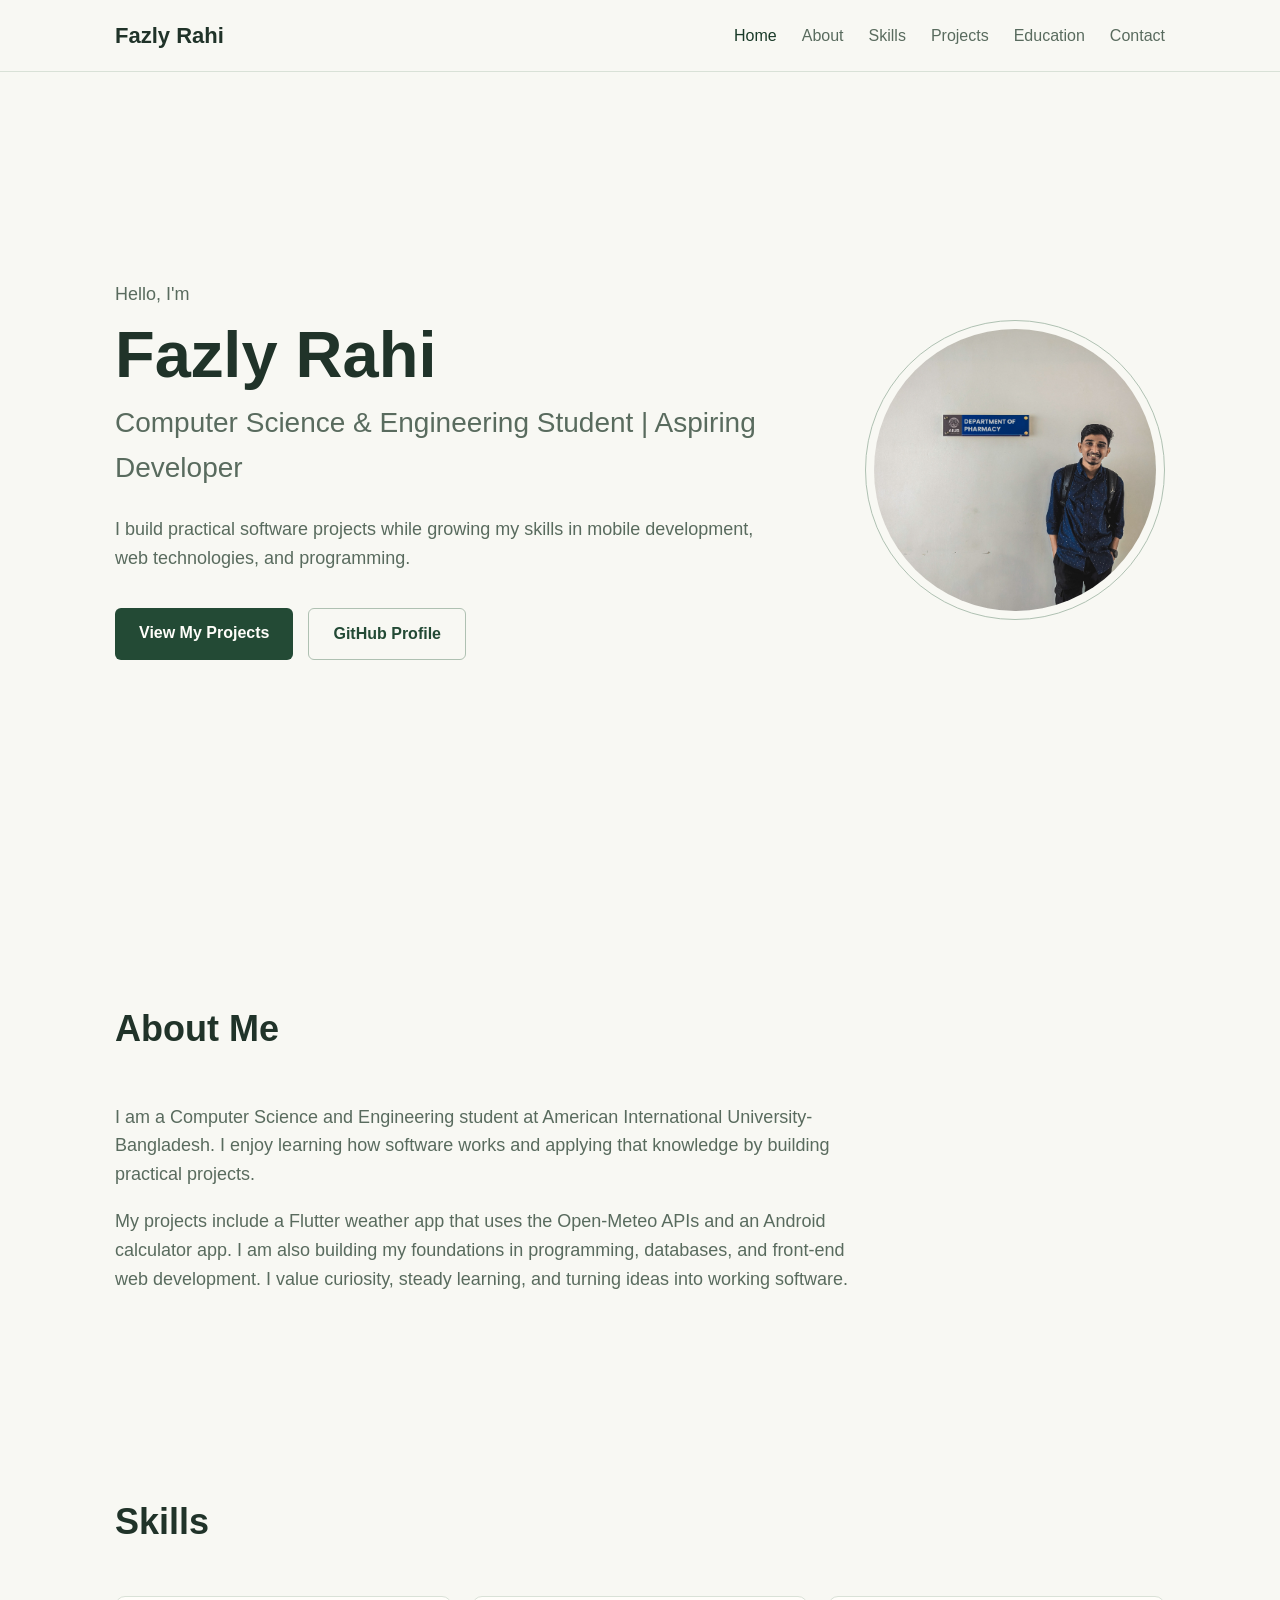
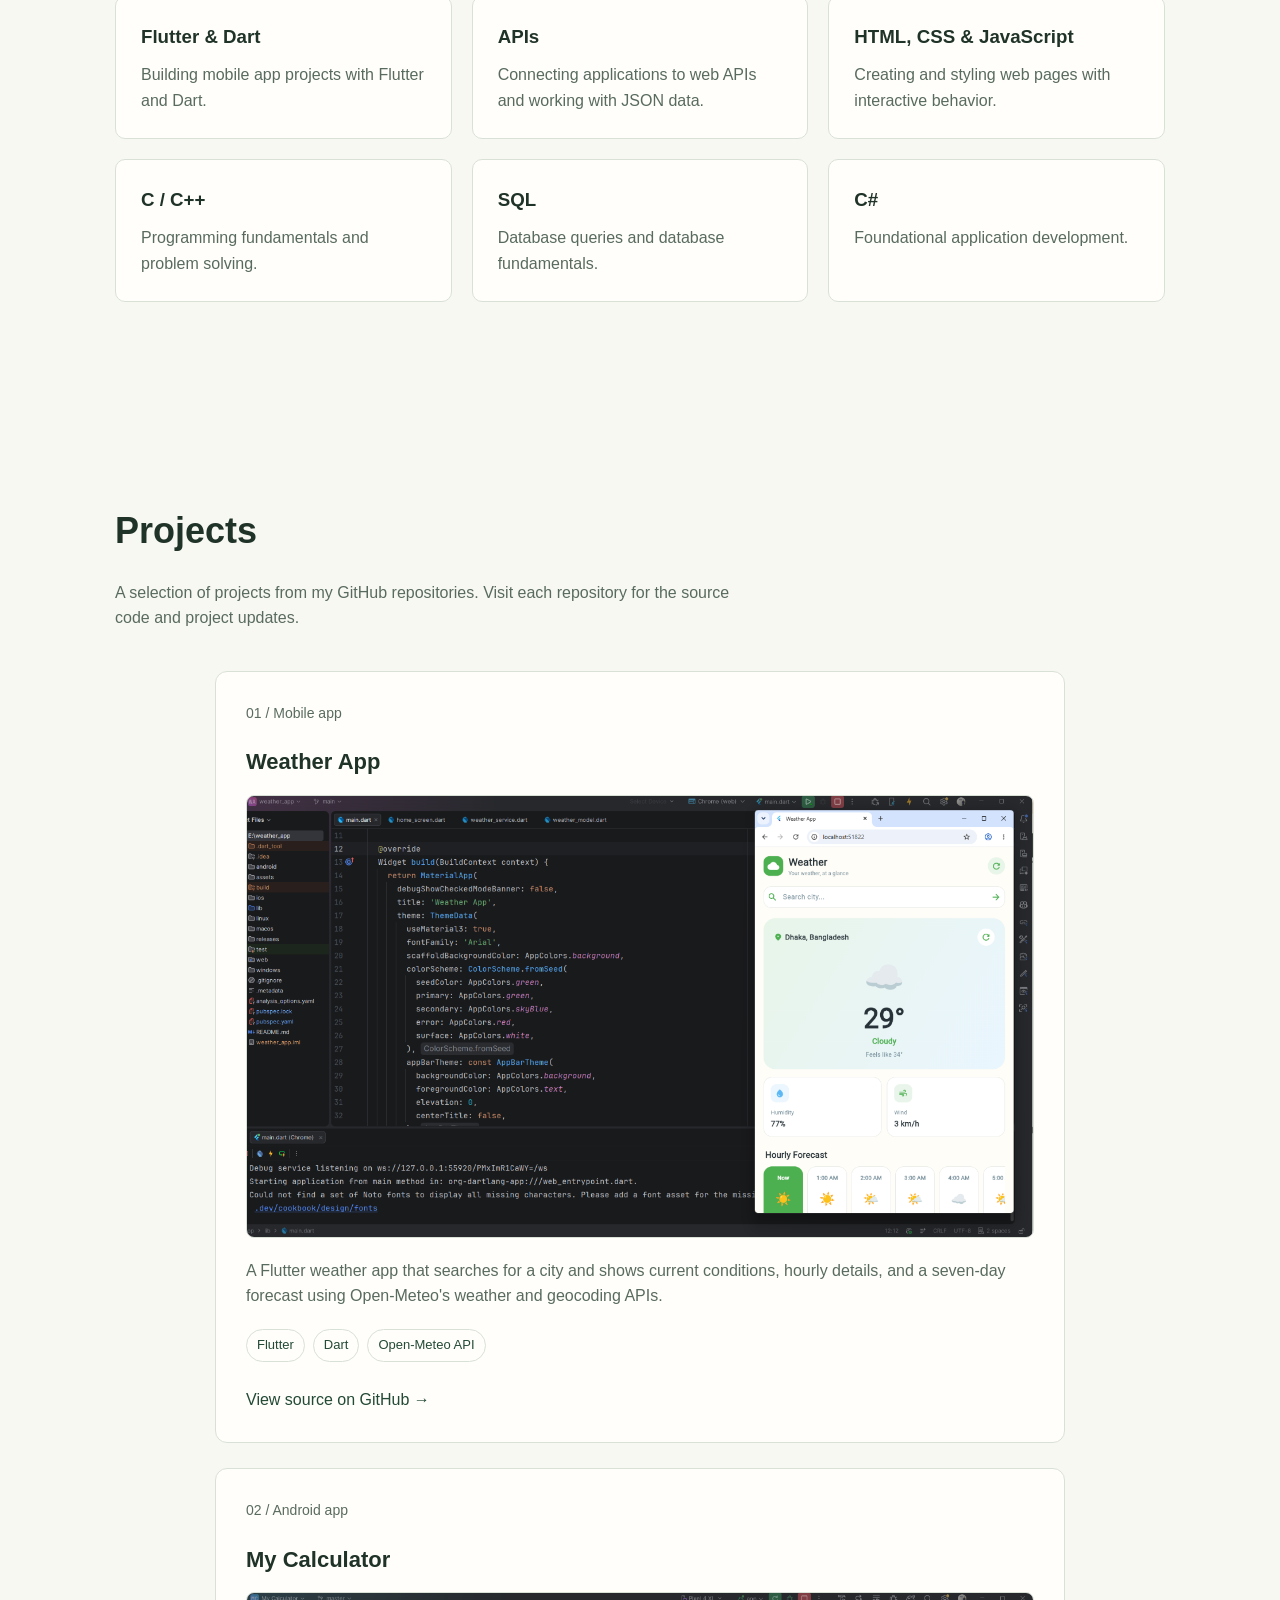
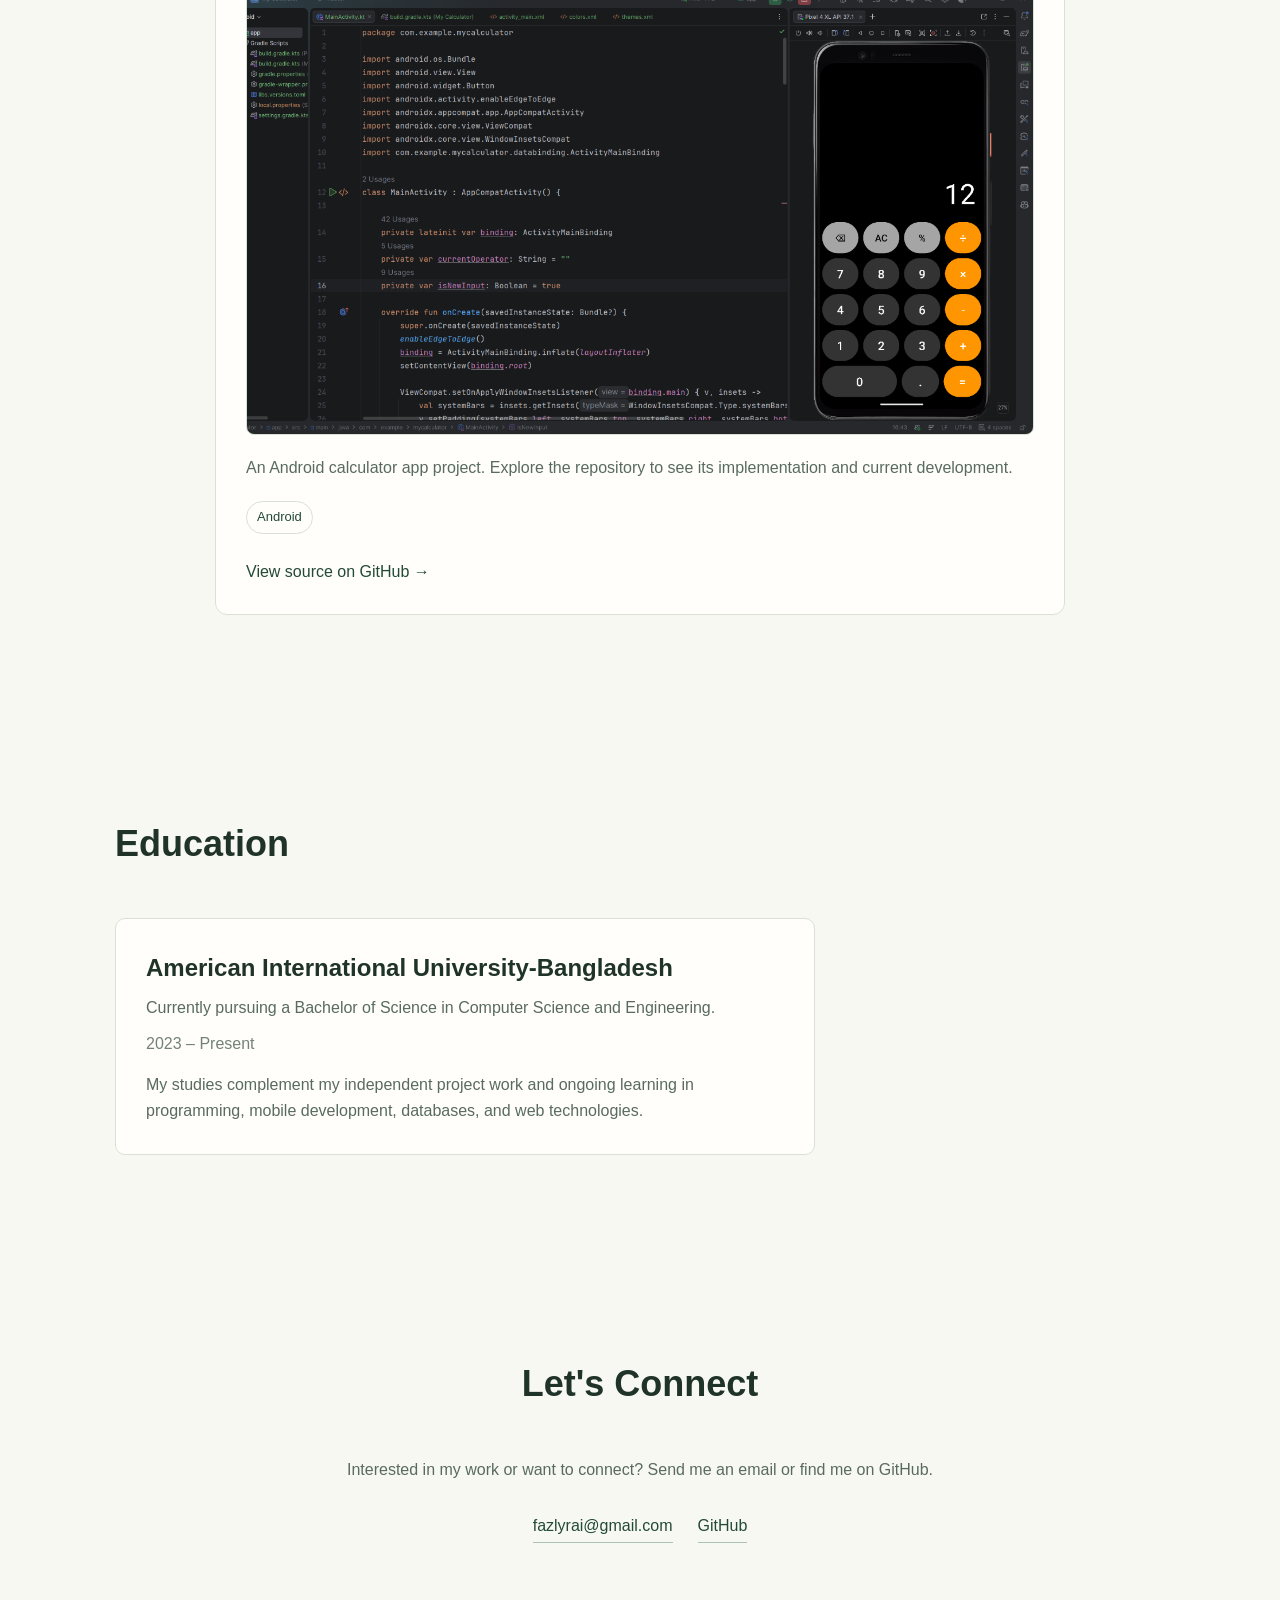
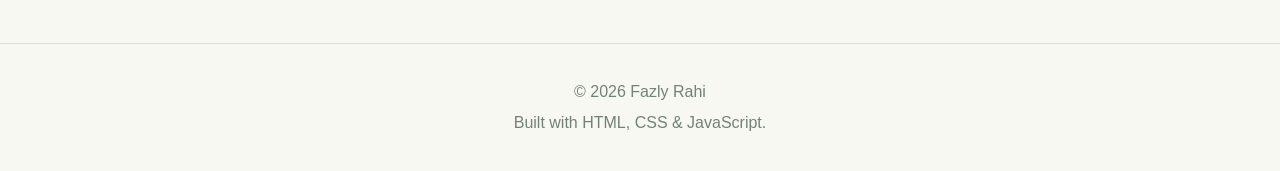
==== index.html @ a3f89444 "Add calculator screenshot and stack project cards" ====
<!DOCTYPE html>
<html lang="en">
<head>
    <meta charset="UTF-8">
    <meta name="viewport" content="width=device-width, initial-scale=1.0">
    <meta name="description" content="Portfolio of Fazly Rahi, a Computer Science and Engineering student interested in software and mobile app development.">
    <title>Fazly Rahi | Portfolio</title>

    <link rel="stylesheet" href="style.css?v=projects-stacked-calculator">
</head>

<body>

    <!-- Navigation -->
    <header>
       <nav class="navbar">

    <div class="logo">
        Fazly Rahi
    </div>

    <ul class="nav-links">

        <li><a href="#home">Home</a></li>
        <li><a href="#about">About</a></li>
        <li><a href="#skills">Skills</a></li>
        <li><a href="#projects">Projects</a></li>
        <li><a href="#education">Education</a></li>
        <li><a href="#contact">Contact</a></li>

    </ul>

    <div class="menu-button">
        ☰
    </div>

</nav>
    </header>


<!-- Home -->
<section id="home" class="hero">

    <div class="hero-content">

        <p class="small-text">
            Hello, I'm
        </p>

        <h1>
            Fazly Rahi
        </h1>

        <h2>
            Computer Science & Engineering Student | Aspiring Developer
        </h2>

        <p>
            I build practical software projects while growing my skills in
            mobile development, web technologies, and programming.
        </p>

        <div class="hero-buttons">

            <a href="#projects" class="btn">
                View My Projects
            </a>

            <a href="https://github.com/rahi-12" class="btn secondary-btn" target="_blank" rel="noopener noreferrer">
                GitHub Profile
            </a>

        </div>

    </div>


    <div class="hero-image">

        <div class="image-border">

            <img
                src="images/profile.jpg"
                alt="Fazly Rahi"
            >

        </div>

    </div>

</section>



    <!-- About -->
    <section id="about" class="section">

        <h2 class="section-title">
            About Me
        </h2>

        <div class="about-content">

            <p>
                I am a Computer Science and Engineering student at
                American International University-Bangladesh. I enjoy
                learning how software works and applying that knowledge
                by building practical projects.
            </p>

            <p>
                My projects include a Flutter weather app that uses the
                Open-Meteo APIs and an Android calculator app. I am also
                building my foundations in programming, databases, and
                front-end web development. I value curiosity, steady
                learning, and turning ideas into working software.
            </p>

        </div>

    </section>


    <!-- Skills -->
    <section id="skills" class="section">

        <h2 class="section-title">
            Skills
        </h2>

        <div class="skills-container">

            <div class="skill">
                <h3>Flutter & Dart</h3>
                <p>Building mobile app projects with Flutter and Dart.</p>
            </div>

            <div class="skill">
                <h3>APIs</h3>
                <p>Connecting applications to web APIs and working with JSON data.</p>
            </div>

            <div class="skill">
                <h3>HTML, CSS & JavaScript</h3>
                <p>Creating and styling web pages with interactive behavior.</p>
            </div>

            <div class="skill">
                <h3>C / C++</h3>
                <p>Programming fundamentals and problem solving.</p>
            </div>

            <div class="skill">
                <h3>SQL</h3>
                <p>Database queries and database fundamentals.</p>
            </div>

            <div class="skill">
                <h3>C#</h3>
                <p>Foundational application development.</p>
            </div>

        </div>

    </section>


    <!-- Projects -->
    <section id="projects" class="section">

        <h2 class="section-title">
            Projects
        </h2>

        <p class="section-description">
            A selection of projects from my GitHub repositories. Visit each
            repository for the source code and project updates.
        </p>

        <div class="projects-container">

            <div class="project-card">

                <p class="project-number">01 / Mobile app</p>

                <h3>Weather App</h3>
                <img
                    class="project-image"
                    src="images/weather-app.png"
                    alt="Weather app showing current weather in Dhaka and the hourly forecast"
                    loading="lazy"
                >
                <p>
                    A Flutter weather app that searches for a city and shows
                    current conditions, hourly details, and a seven-day forecast
                    using Open-Meteo's weather and geocoding APIs.
                </p>

                <div class="project-tech" aria-label="Technologies used">
                    <span>Flutter</span>
                    <span>Dart</span>
                    <span>Open-Meteo API</span>
                </div>

                <a href="https://github.com/rahi-12/weather-app" class="project-link" target="_blank" rel="noopener noreferrer">
                    View source on GitHub →
                </a>

            </div>

            <div class="project-card">

                <p class="project-number">02 / Android app</p>

                <h3>My Calculator</h3>
                <img
                    class="project-image"
                    src="images/calculator-app.png"
                    alt="My Calculator Android app running in a Pixel emulator"
                    loading="lazy"
                >
                <p>
                    An Android calculator app project. Explore the repository
                    to see its implementation and current development.
                </p>

                <div class="project-tech" aria-label="Project type">
                    <span>Android</span>
                </div>

                <a href="https://github.com/rahi-12/My-Calculator-" class="project-link" target="_blank" rel="noopener noreferrer">
                    View source on GitHub →
                </a>

            </div>

        </div>

    </section>


    <!-- Education -->
    <section id="education" class="section">

        <h2 class="section-title">
            Education
        </h2>

        <div class="education-card">

            <h3>American International University-Bangladesh</h3>

            <p>
                Currently pursuing a Bachelor of Science in Computer Science
                and Engineering.
            </p>

            <span>
                2023 – Present
            </span>

            <p class="education-note">
                My studies complement my independent project work and ongoing
                learning in programming, mobile development, databases, and web
                technologies.
            </p>

        </div>

    </section>


    <!-- Contact -->
    <section id="contact" class="section contact-section">

        <h2 class="section-title">
            Let's Connect
        </h2>

        <p>
            Interested in my work or want to connect? Send me an email or find
            me on GitHub.
        </p>

        <div class="contact-links">

            <a href="mailto:fazlyrai@gmail.com">
                fazlyrai@gmail.com
            </a>

            <a href="https://github.com/rahi-12" target="_blank" rel="noopener noreferrer">
                GitHub
            </a>

        </div>

    </section>


    <!-- Footer -->
    <footer>

        <p>
            © 2026 Fazly Rahi
        </p>

        <p>
            Built with HTML, CSS & JavaScript.
        </p>

    </footer>


    <script src="script.js"></script>

</body>
</html>
---- style.css ----
/* =========================
   BASIC SETTINGS
========================= */

:root {
    --paper: #f8f8f3;
    --surface: #fffefa;
    --text: #203329;
    --muted: #596b5e;
    --muted-soft: #748276;
    --pine: #234a35;
    --pine-deep: #193a28;
    --line: #d9e1d7;
    --line-strong: #afc1b2;
}

* {
    margin: 0;
    padding: 0;
    box-sizing: border-box;
    scroll-behavior: smooth;
}

body {
    font-family: Arial, sans-serif;
    background: var(--paper);
    color: var(--text);
    line-height: 1.6;
}


/* =========================
   NAVIGATION
========================= */

header {
    position: fixed;
    top: 0;
    width: 100%;
    z-index: 1000;
    background: rgba(248, 248, 243, 0.94);
    border-bottom: 1px solid var(--line);
}

.navbar {
    max-width: 1100px;
    margin: auto;
    padding: 18px 25px;

    display: flex;
    justify-content: space-between;
    align-items: center;
}

.logo {
    font-size: 22px;
    font-weight: bold;
}

.nav-links {
    list-style: none;

    display: flex;
    gap: 25px;
}

.nav-links a {
    text-decoration: none;
    color: var(--muted);
    transition: 0.3s;
}

.nav-links a:hover {
    color: var(--pine);
}


/* =========================
   HERO SECTION
========================= */

.hero {
    min-height: 100vh;

    display: flex;
    align-items: center;

    max-width: 1100px;
    margin: auto;
    padding: 120px 25px 80px;
}

.hero-content {
    max-width: 750px;
}

.small-text {
    color: var(--pine);
    font-size: 18px;
    margin-bottom: 10px;
}

.hero h1 {
    font-size: 65px;
    line-height: 1.1;
    margin-bottom: 10px;
}

.hero h2 {
    font-size: 28px;
    color: var(--muted);
    font-weight: normal;
    margin-bottom: 25px;
}

.hero p {
    color: var(--muted);
    font-size: 18px;
    max-width: 650px;
}

.hero-buttons {
    margin-top: 35px;

    display: flex;
    gap: 15px;
}

.btn {
    display: inline-block;

    padding: 12px 24px;

    background: var(--pine);
    color: var(--surface);

    text-decoration: none;
    border-radius: 6px;

    font-weight: bold;

    transition: 0.3s;
}

.btn:hover {
    transform: translateY(-3px);
}

.secondary-btn {
    background: transparent;
    color: var(--pine);
    border: 1px solid var(--line-strong);
}


/* =========================
   GENERAL SECTIONS
========================= */

.section {
    max-width: 1100px;
    margin: auto;
    padding: 100px 25px;
}

.section-title {
    font-size: 36px;
    margin-bottom: 45px;
}

.about-content {
    max-width: 750px;
}

.about-content p {
    color: var(--muted);
    font-size: 18px;
}

.about-content p + p {
    margin-top: 18px;
}


/* =========================
   SKILLS
========================= */

.skills-container {
    display: grid;

    grid-template-columns: repeat(3, 1fr);

    gap: 20px;
}

.skill {
    padding: 25px;

    border: 1px solid var(--line);
    border-radius: 10px;

    background: var(--surface);

    transition: 0.3s;
}

.skill:hover {
    transform: translateY(-5px);
    border-color: var(--line-strong);
}

.skill h3 {
    margin-bottom: 10px;
}

.skill p {
    color: var(--muted);
}


/* =========================
   PROJECTS
========================= */

.projects-container {
    display: grid;
    grid-template-columns: minmax(0, 1fr);
    gap: 25px;
}

.project-card {
    position: relative;
    width: 100%;
    max-width: 850px;
    margin: 0 auto;
    min-width: 0;

    padding: 30px;

    background: var(--surface);

    border: 1px solid var(--line);
    border-radius: 12px;

    transition: 0.3s ease;
}

.project-card:hover {
    transform: translateY(-8px);
    border-color: var(--line-strong);
}

.project-number {
    color: var(--muted-soft);
    font-size: 14px;
    margin-bottom: 20px;
}

.project-card h3 {
    font-size: 22px;
    margin-bottom: 15px;
}

.project-image {
    display: block;
    width: 100%;
    max-width: 100%;
    height: auto;
    aspect-ratio: 16 / 9;
    margin-bottom: 20px;
    border: 1px solid var(--line);
    border-radius: 8px;
    object-fit: cover;
    object-position: right center;
}

.project-card p {
    color: var(--muted);
}

.technologies {
    margin-top: 20px;
    font-size: 14px;
}

.project-link {
    display: inline-block;

    margin-top: 25px;

    color: var(--pine);
    text-decoration: none;

    transition: 0.3s;
}

.project-link:hover {
    transform: translateX(5px);
}

.technologies {
    margin-top: 20px;
    font-size: 14px;
}


/* =========================
   EDUCATION
========================= */

.education-card {
    padding: 30px;

    max-width: 700px;

    background: var(--surface);

    border: 1px solid var(--line);
    border-radius: 10px;
}

.education-card h3 {
    font-size: 24px;
    margin-bottom: 8px;
}

.education-card p {
    color: var(--muted);
}

.education-card span {
    display: block;

    margin-top: 10px;

    color: var(--muted-soft);
}

.education-note {
    margin-top: 16px;
    color: var(--muted);
}


/* =========================
   CONTACT
========================= */

.contact-section {
    text-align: center;
}

.contact-section p {
    color: var(--muted);
}

.contact-links {
    margin-top: 30px;

    display: flex;
    justify-content: center;
    gap: 25px;
}

.contact-links a {
    color: var(--pine);
    text-decoration: none;

    border-bottom: 1px solid var(--line-strong);

    padding-bottom: 4px;
}


/* =========================
   FOOTER
========================= */

footer {
    text-align: center;

    padding: 30px;

    border-top: 1px solid var(--line);

    color: var(--muted-soft);
}

footer p {
    margin: 5px 0;
}


/* =========================
   MOBILE
========================= */

@media (max-width: 800px) {

    .hero h1 {
        font-size: 45px;
    }

    .hero h2 {
        font-size: 23px;
    }

    .skills-container {
        grid-template-columns: repeat(2, 1fr);
    }

    .projects-container {
        grid-template-columns: 1fr;
    }
}


@media (max-width: 500px) {

    .skills-container {
        grid-template-columns: 1fr;
    }

    .hero-buttons {
        flex-direction: column;
        align-items: flex-start;
    }

    .contact-links {
        flex-direction: column;
        align-items: center;
    }
}


/* =========================
   PROJECT IMPROVEMENTS
========================= */

.section-description {
    color: var(--muted);
    max-width: 650px;
    margin-top: -25px;
    margin-bottom: 40px;
}

.project-number {
    color: var(--muted-soft);
    font-size: 14px;
    margin-bottom: 20px;
}

.project-tech {
    display: flex;
    flex-wrap: wrap;
    gap: 8px;
    margin-top: 20px;
}

.project-tech span {
    padding: 5px 10px;

    border: 1px solid var(--line);
    border-radius: 20px;

    color: var(--pine);
    font-size: 13px;
}


/* =========================
   HERO IMAGE
========================= */

.hero {
    justify-content: space-between;
    gap: 60px;
}

.hero-image {
    flex-shrink: 0;
}

.image-border {
    width: 300px;
    height: 300px;

    border-radius: 50%;

    padding: 8px;

    border: 1px solid var(--line-strong);
}

.image-border img {
    width: 100%;
    height: 100%;

    object-fit: cover;

    border-radius: 50%;

    display: block;
}


/* =========================
   MOBILE HERO
========================= */

@media (max-width: 800px) {

    .hero {
        flex-direction: column-reverse;
        justify-content: center;
        text-align: center;
    }

    .hero-content {
        display: flex;
        flex-direction: column;
        align-items: center;
    }

    .hero-image {
        margin-bottom: 30px;
    }

    .image-border {
        width: 220px;
        height: 220px;
    }
}

/* =========================
   SCROLL ANIMATION
========================= */

.section {
    opacity: 0;
    transform: translateY(30px);

    transition:
        opacity 0.7s ease,
        transform 0.7s ease;
}

.section.show {
    opacity: 1;
    transform: translateY(0);
}

/* =========================
   MOBILE MENU BUTTON
========================= */

.menu-button {
    display: none;

    font-size: 28px;
    cursor: pointer;

    color: var(--pine);
}

/* =========================
   MOBILE NAVIGATION
========================= */

@media (max-width: 800px) {

    .menu-button {
        display: block;
    }

    .nav-links {
        position: absolute;

        top: 70px;
        left: 0;

        width: 100%;

        display: none;
        flex-direction: column;

        gap: 0;

        background: var(--paper);

        border-bottom: 1px solid var(--line);
    }

    .nav-links.show-menu {
        display: flex;
    }

    .nav-links li {
        width: 100%;
        text-align: center;
    }

    .nav-links a {
        display: block;
        padding: 15px;
    }

}


/* =========================
   ACTIVE NAVIGATION
========================= */

.nav-links a.active {
    color: var(--pine-deep);
}


/* =========================
   HERO ANIMATION
========================= */

.hero-content {
    animation: heroText 1s ease;
}

.hero-image {
    animation: heroImage 1s ease;
}


@keyframes heroText {

    from {
        opacity: 0;
        transform: translateX(-30px);
    }

    to {
        opacity: 1;
        transform: translateX(0);
    }

}


@keyframes heroImage {

    from {
        opacity: 0;
        transform: translateX(30px);
    }

    to {
        opacity: 1;
        transform: translateX(0);
    }

}

/* =========================
   MOBILE MENU BUTTON
========================= */

.menu-button {
    display: none;

    font-size: 28px;
    cursor: pointer;

    color: var(--pine);
}


/* =========================
   MOBILE NAVIGATION
========================= */

@media (max-width: 800px) {

    .menu-button {
        display: block;
    }

    .nav-links {
        position: absolute;

        top: 70px;
        left: 0;

        width: 100%;

        display: none;
        flex-direction: column;

        gap: 0;

        background: var(--paper);

        border-bottom: 1px solid var(--line);
    }

    .nav-links.show-menu {
        display: flex;
    }

    .nav-links li {
        width: 100%;
        text-align: center;
    }

    .nav-links a {
        display: block;
        padding: 15px;
    }

}
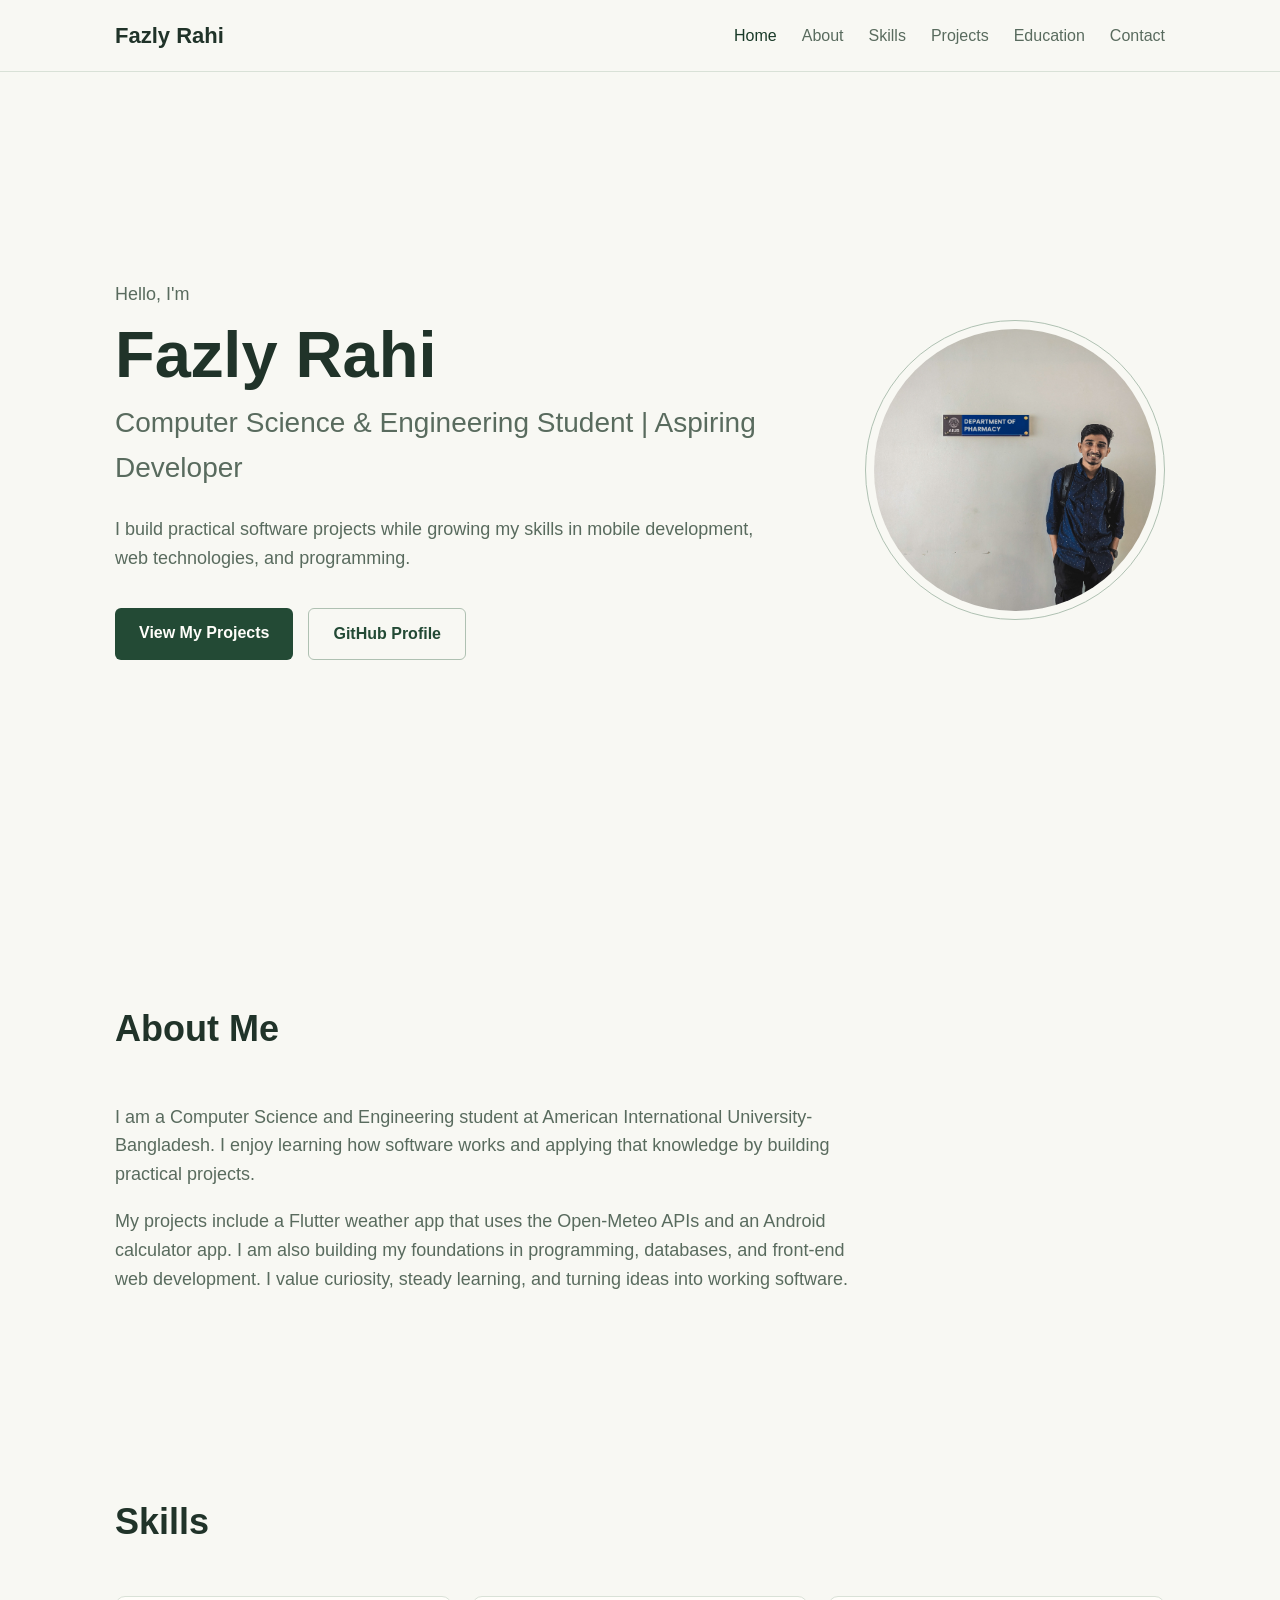
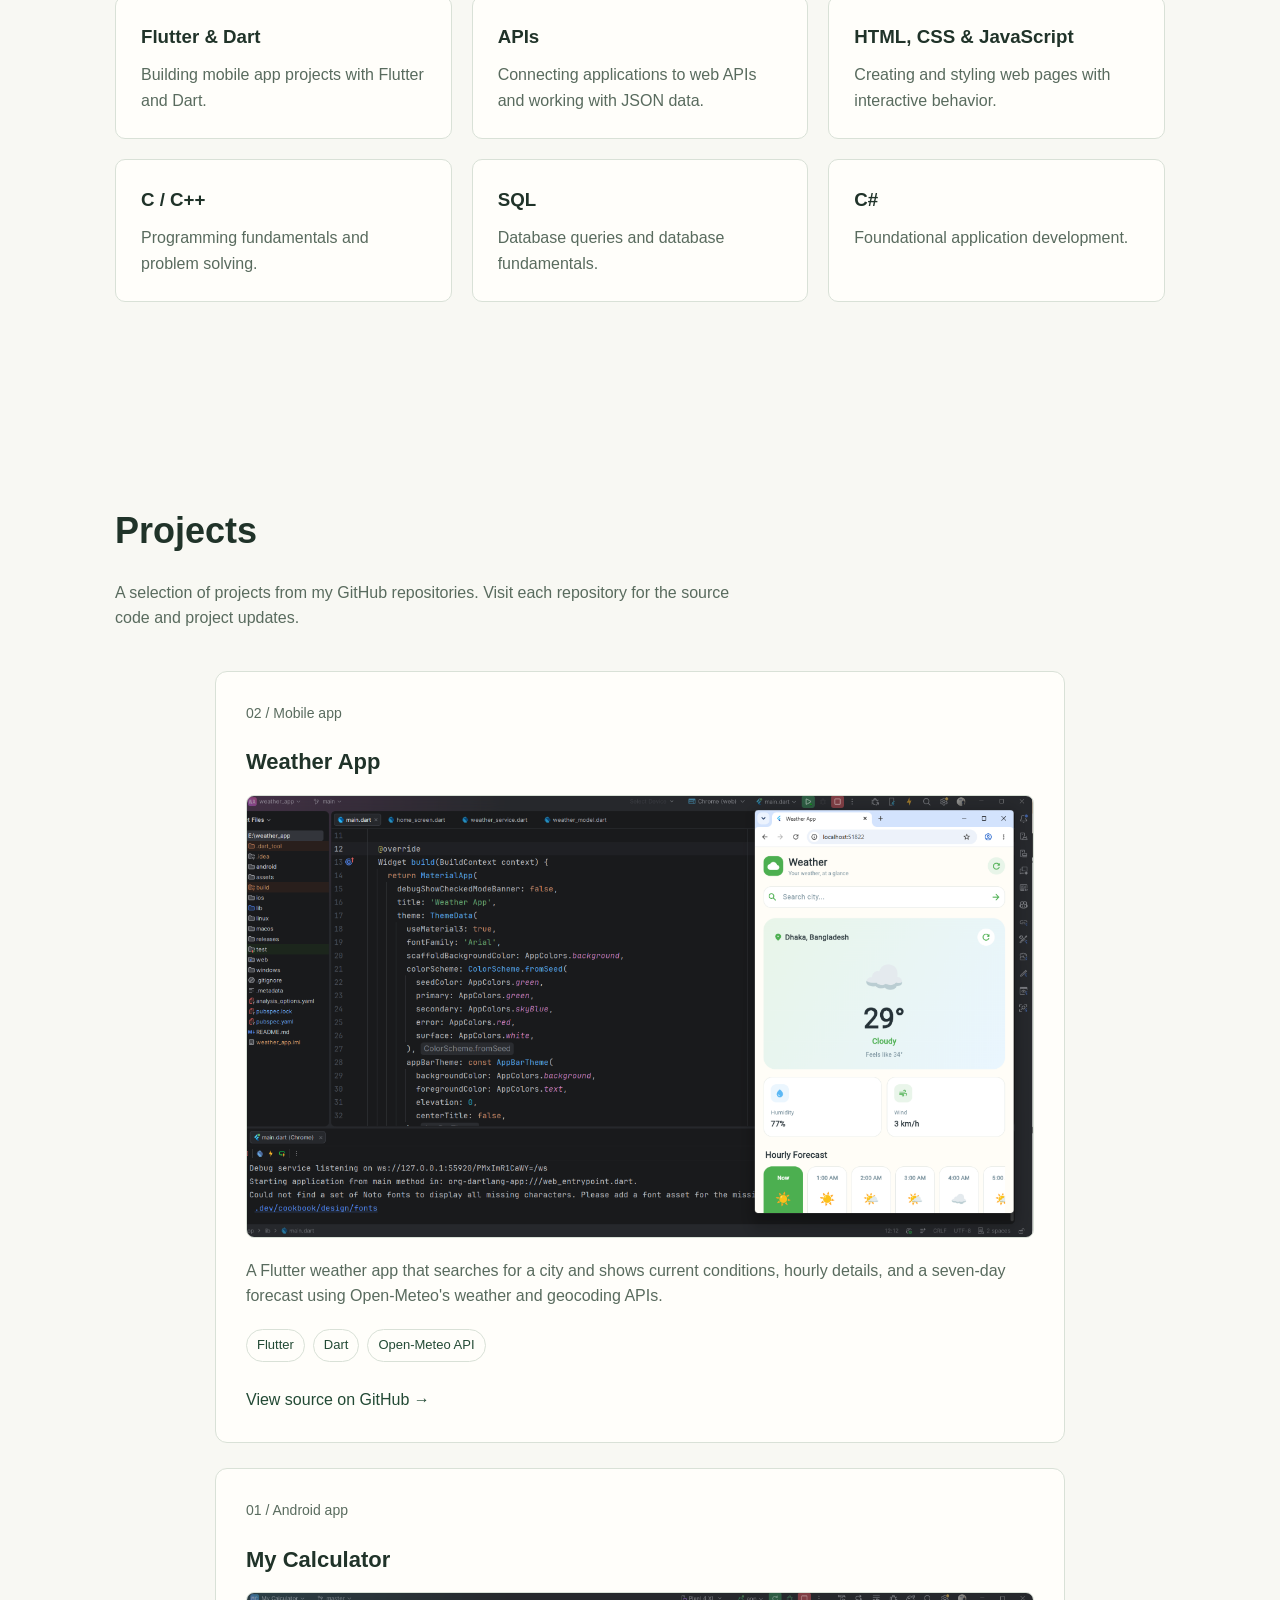
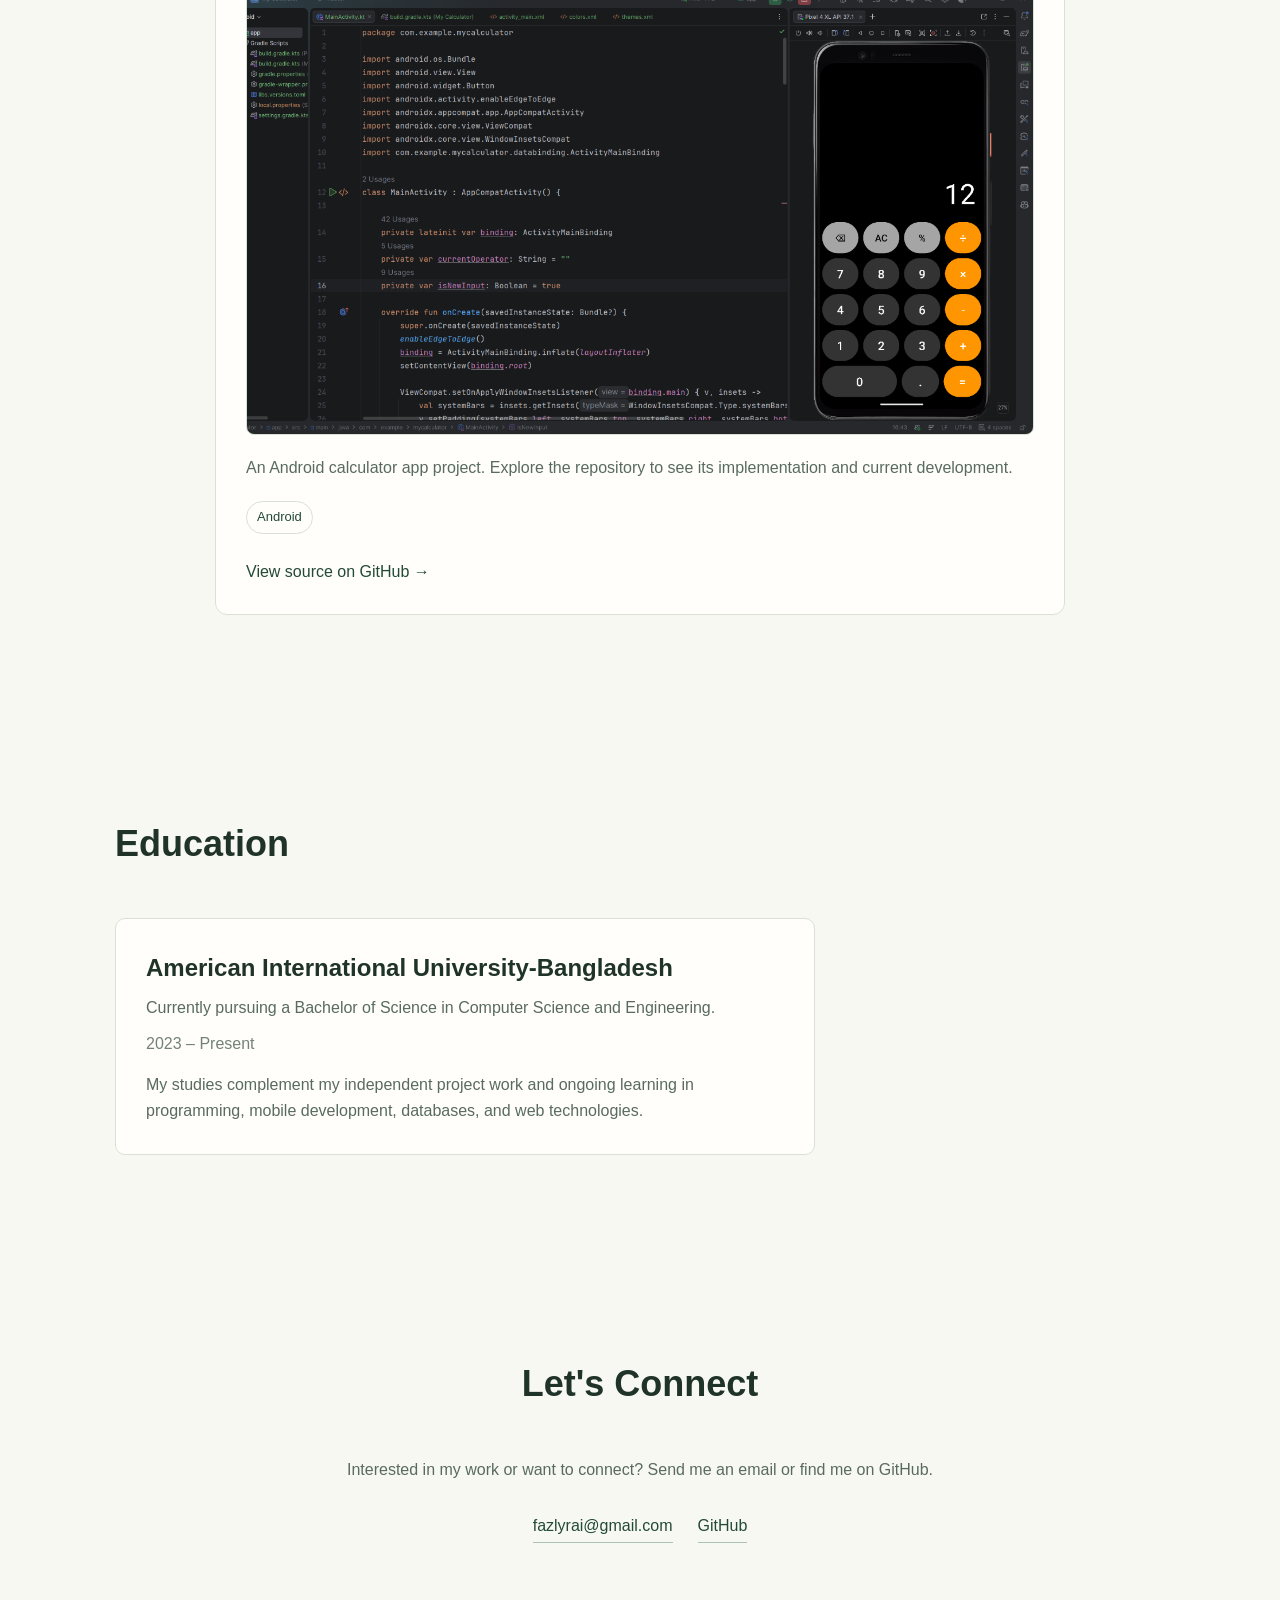
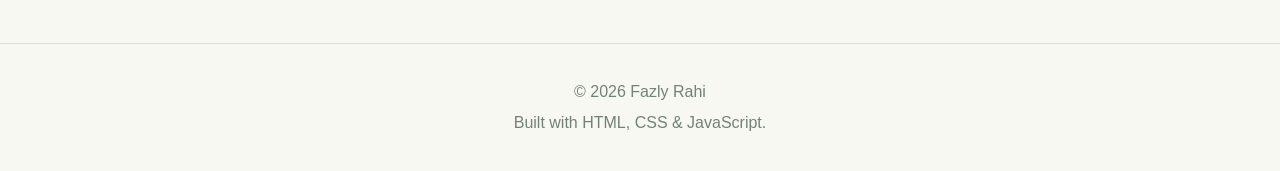
==== commit e399eade: "Swap project numbers for mobile and Android apps" ====
--- a/index.html
+++ b/index.html
@@ -182,7 +182,7 @@
 
             <div class="project-card">
 
-                <p class="project-number">01 / Mobile app</p>
+                <p class="project-number">02 / Mobile app</p>
 
                 <h3>Weather App</h3>
                 <img
@@ -211,7 +211,7 @@
 
             <div class="project-card">
 
-                <p class="project-number">02 / Android app</p>
+                <p class="project-number">01 / Android app</p>
 
                 <h3>My Calculator</h3>
                 <img
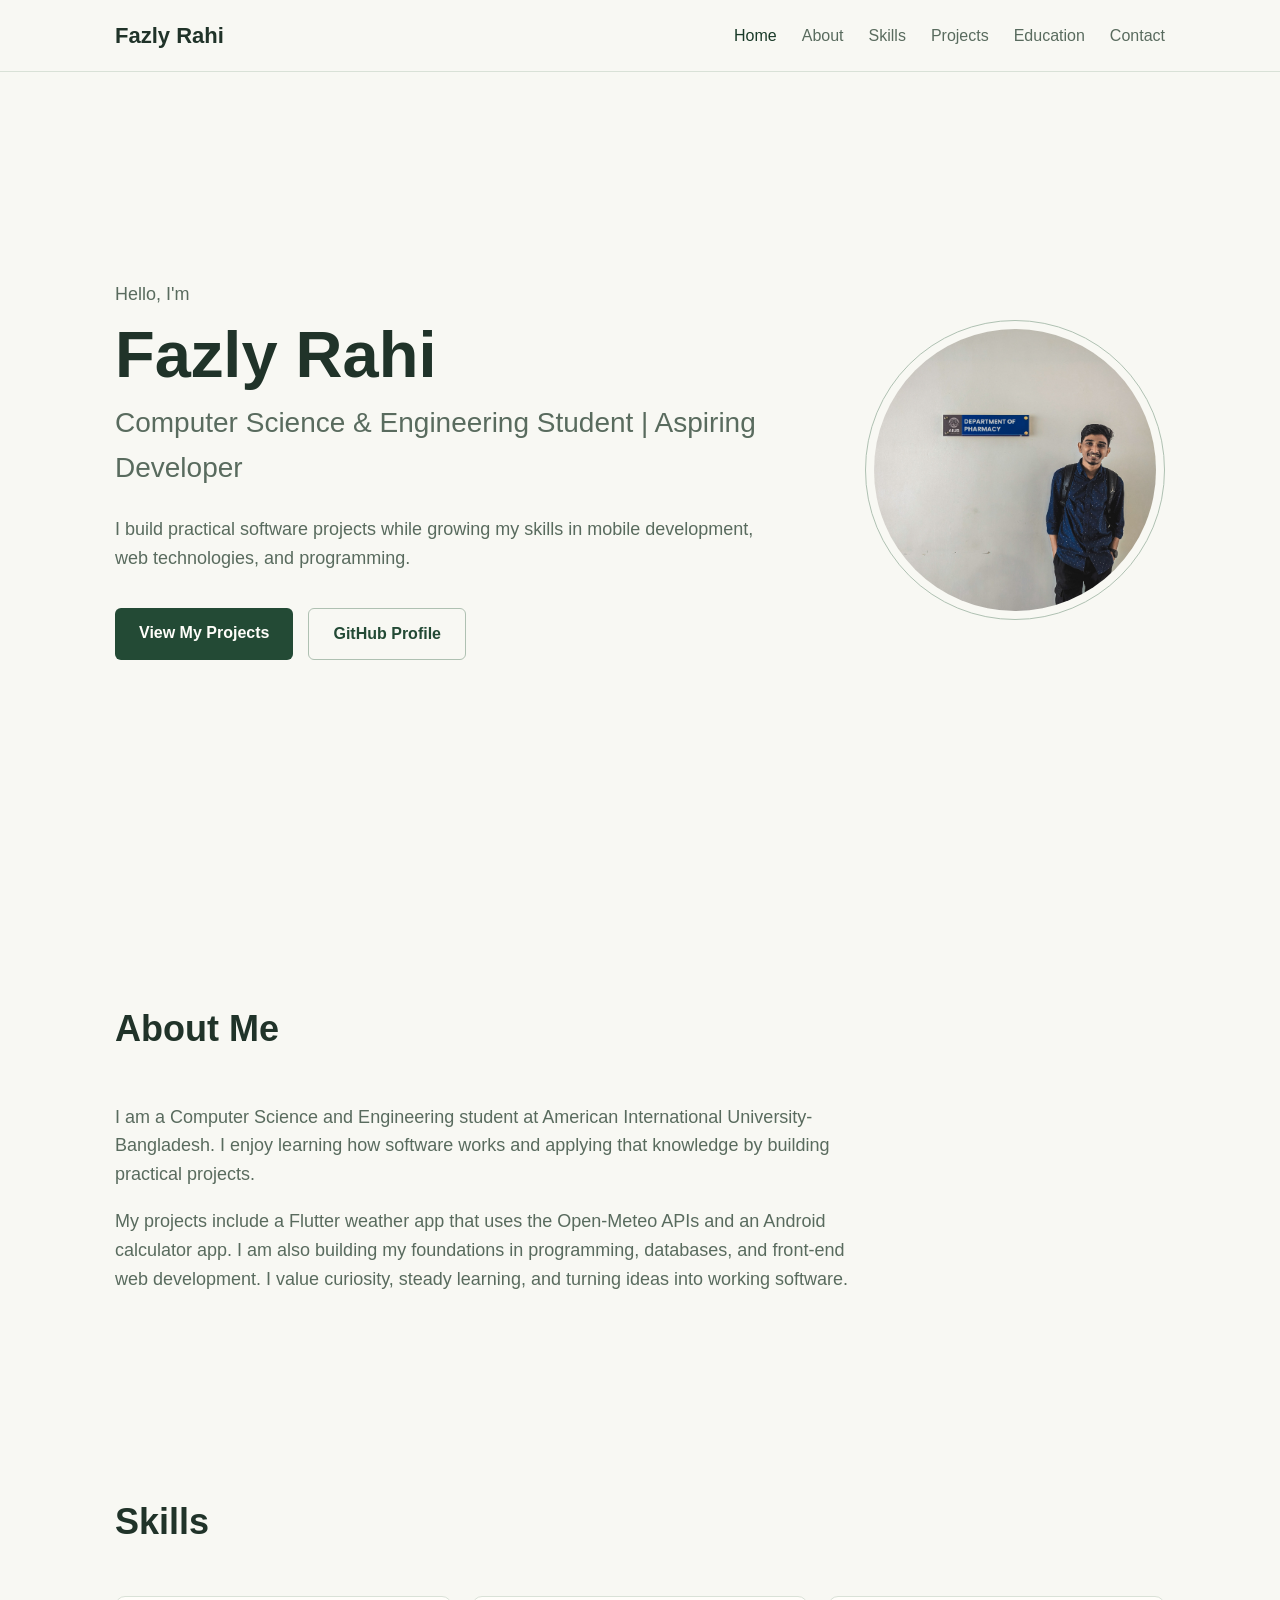
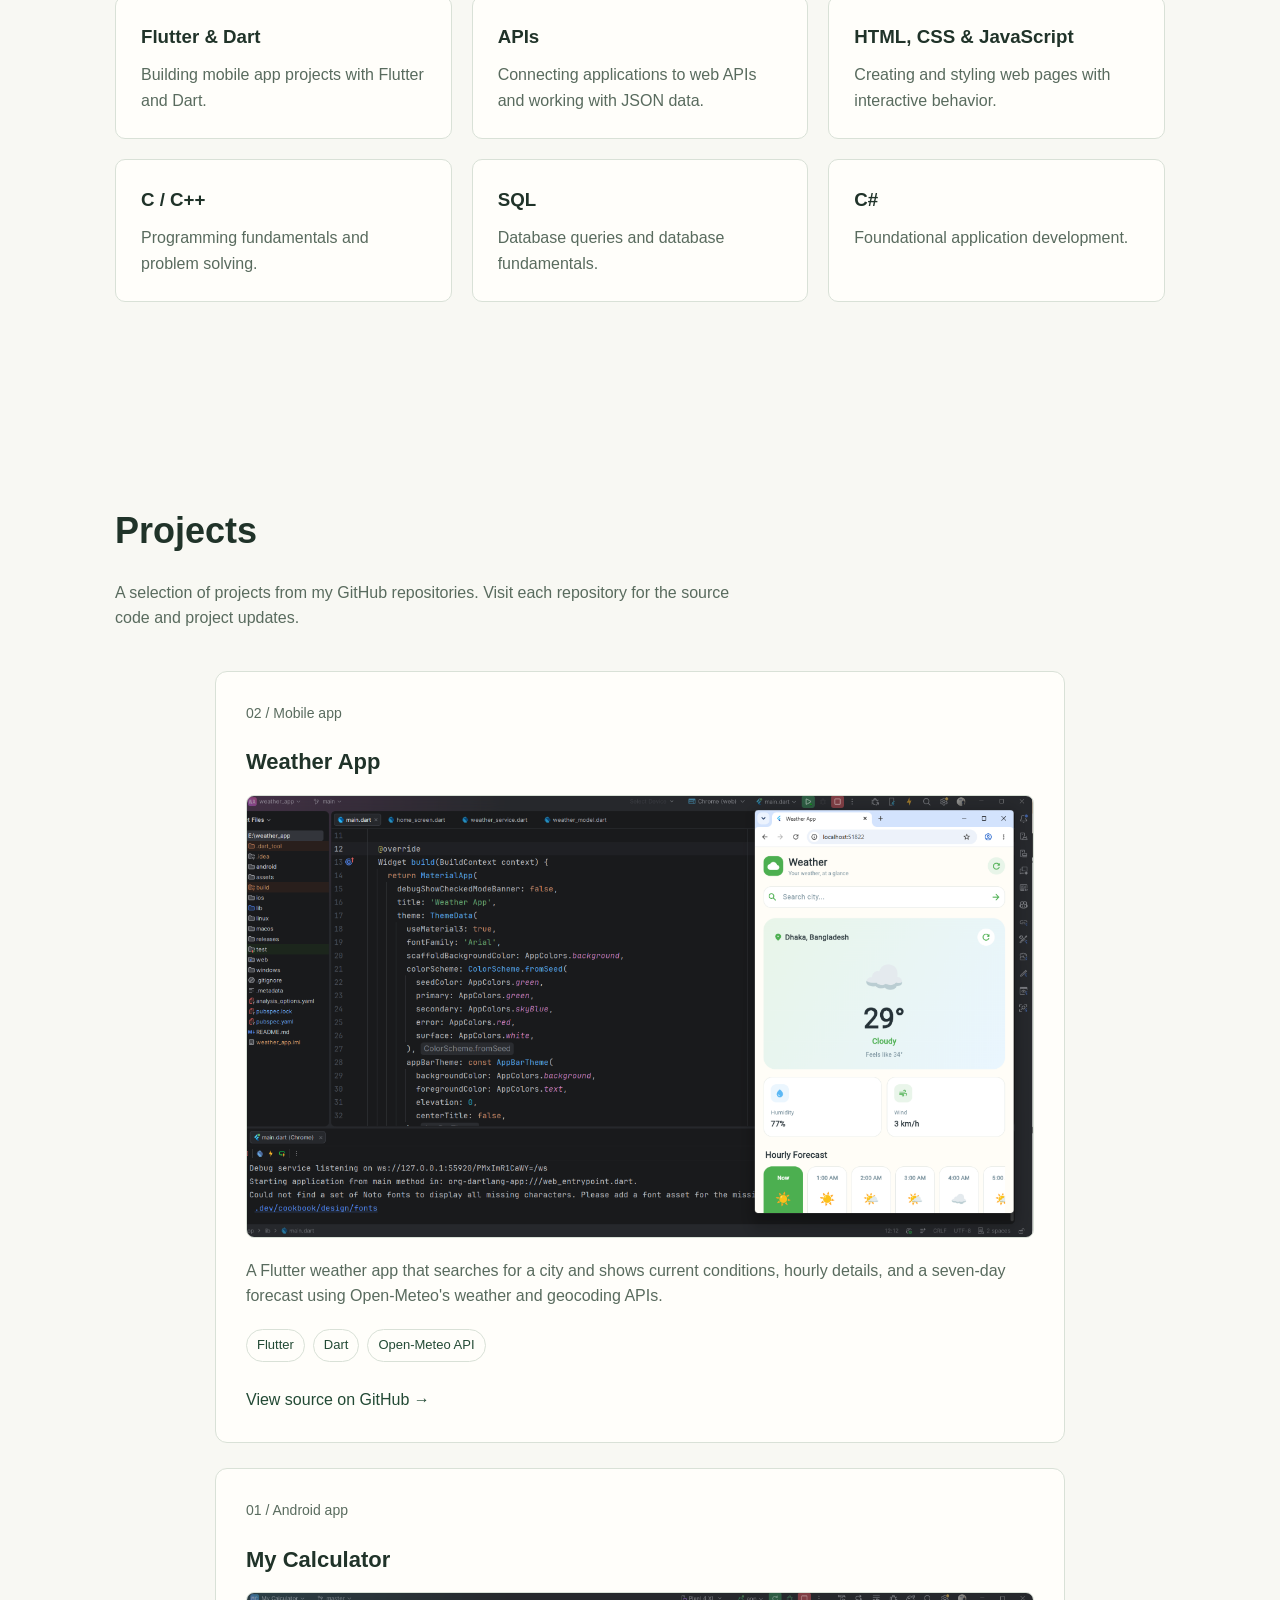
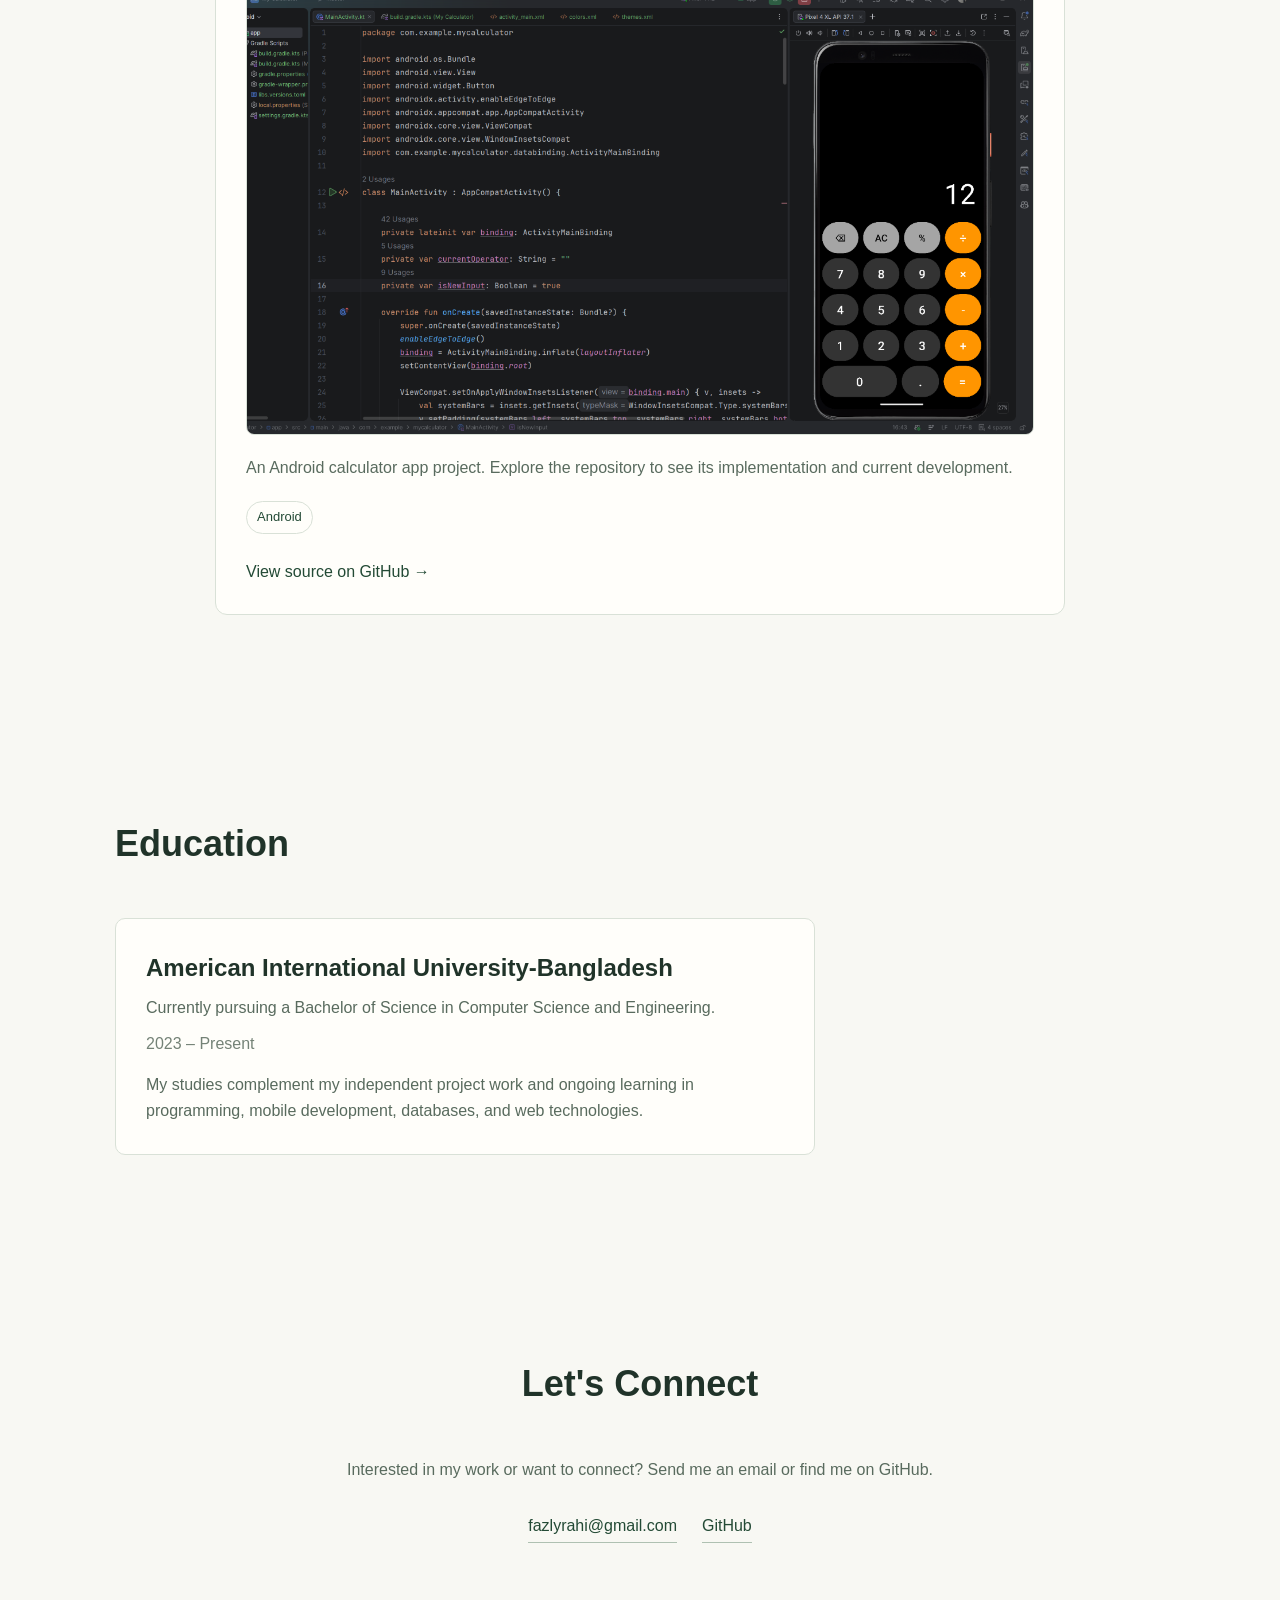
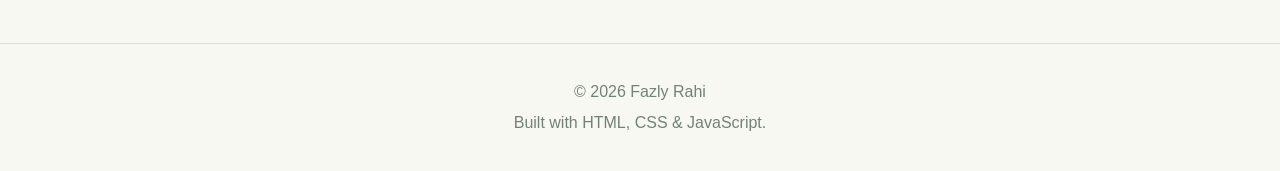
==== commit ebb97c60: "Update email address in contact links" ====
--- a/index.html
+++ b/index.html
@@ -286,7 +286,7 @@
         <div class="contact-links">
 
             <a href="mailto:fazlyrai@gmail.com">
-                fazlyrai@gmail.com
+                fazlyrahi@gmail.com
             </a>
 
             <a href="https://github.com/rahi-12" target="_blank" rel="noopener noreferrer">
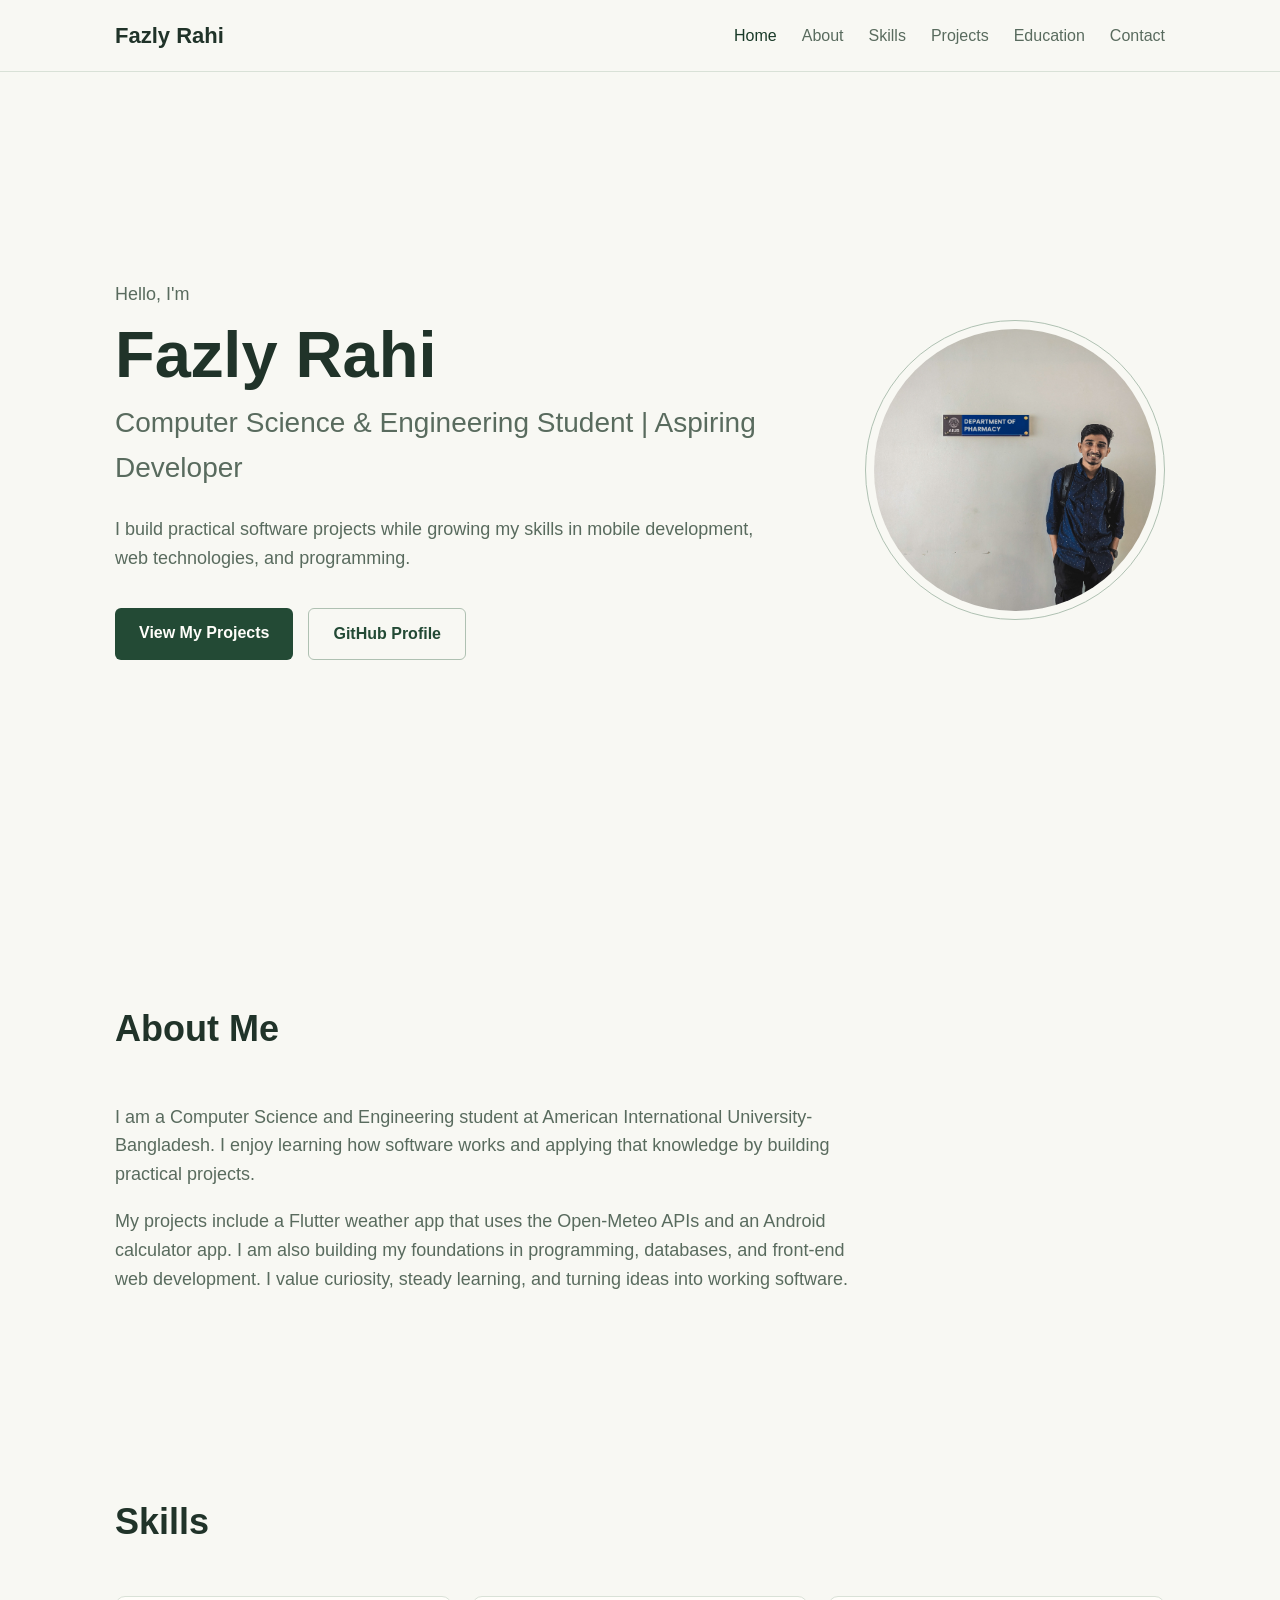
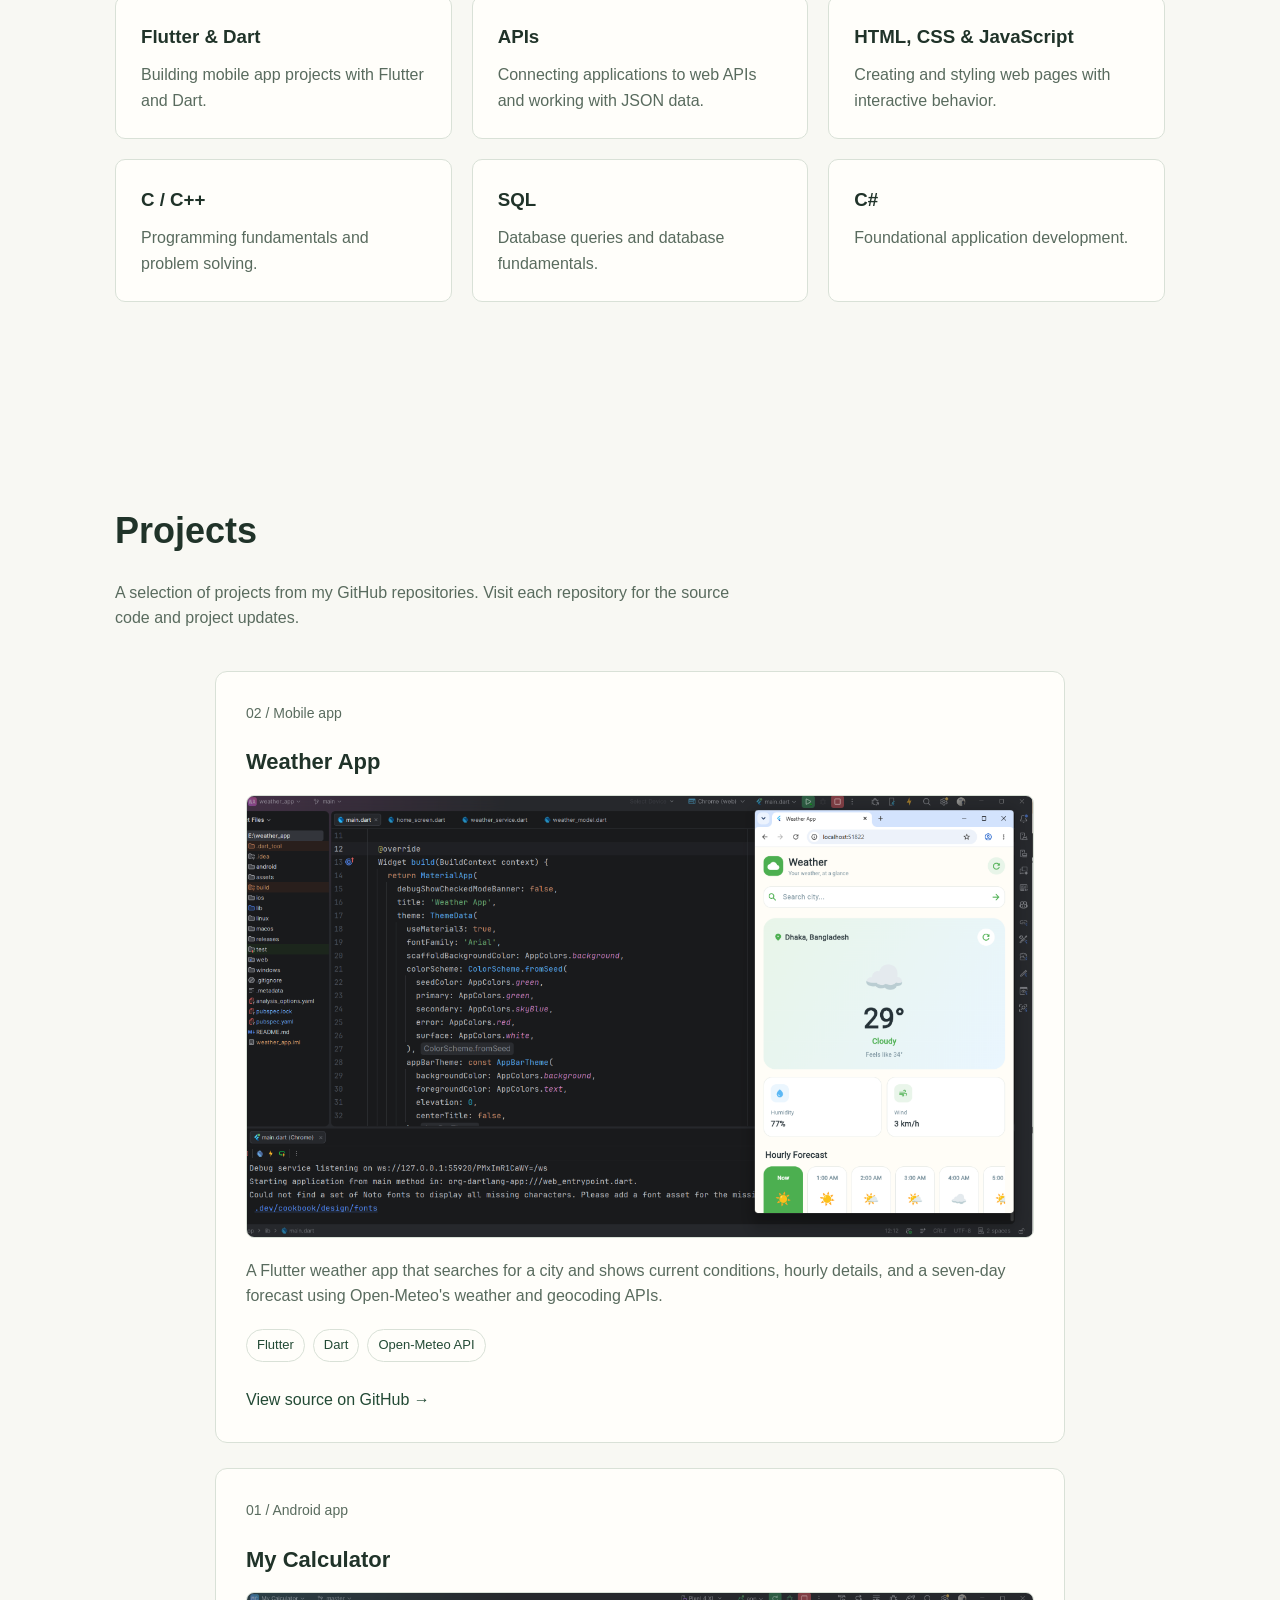
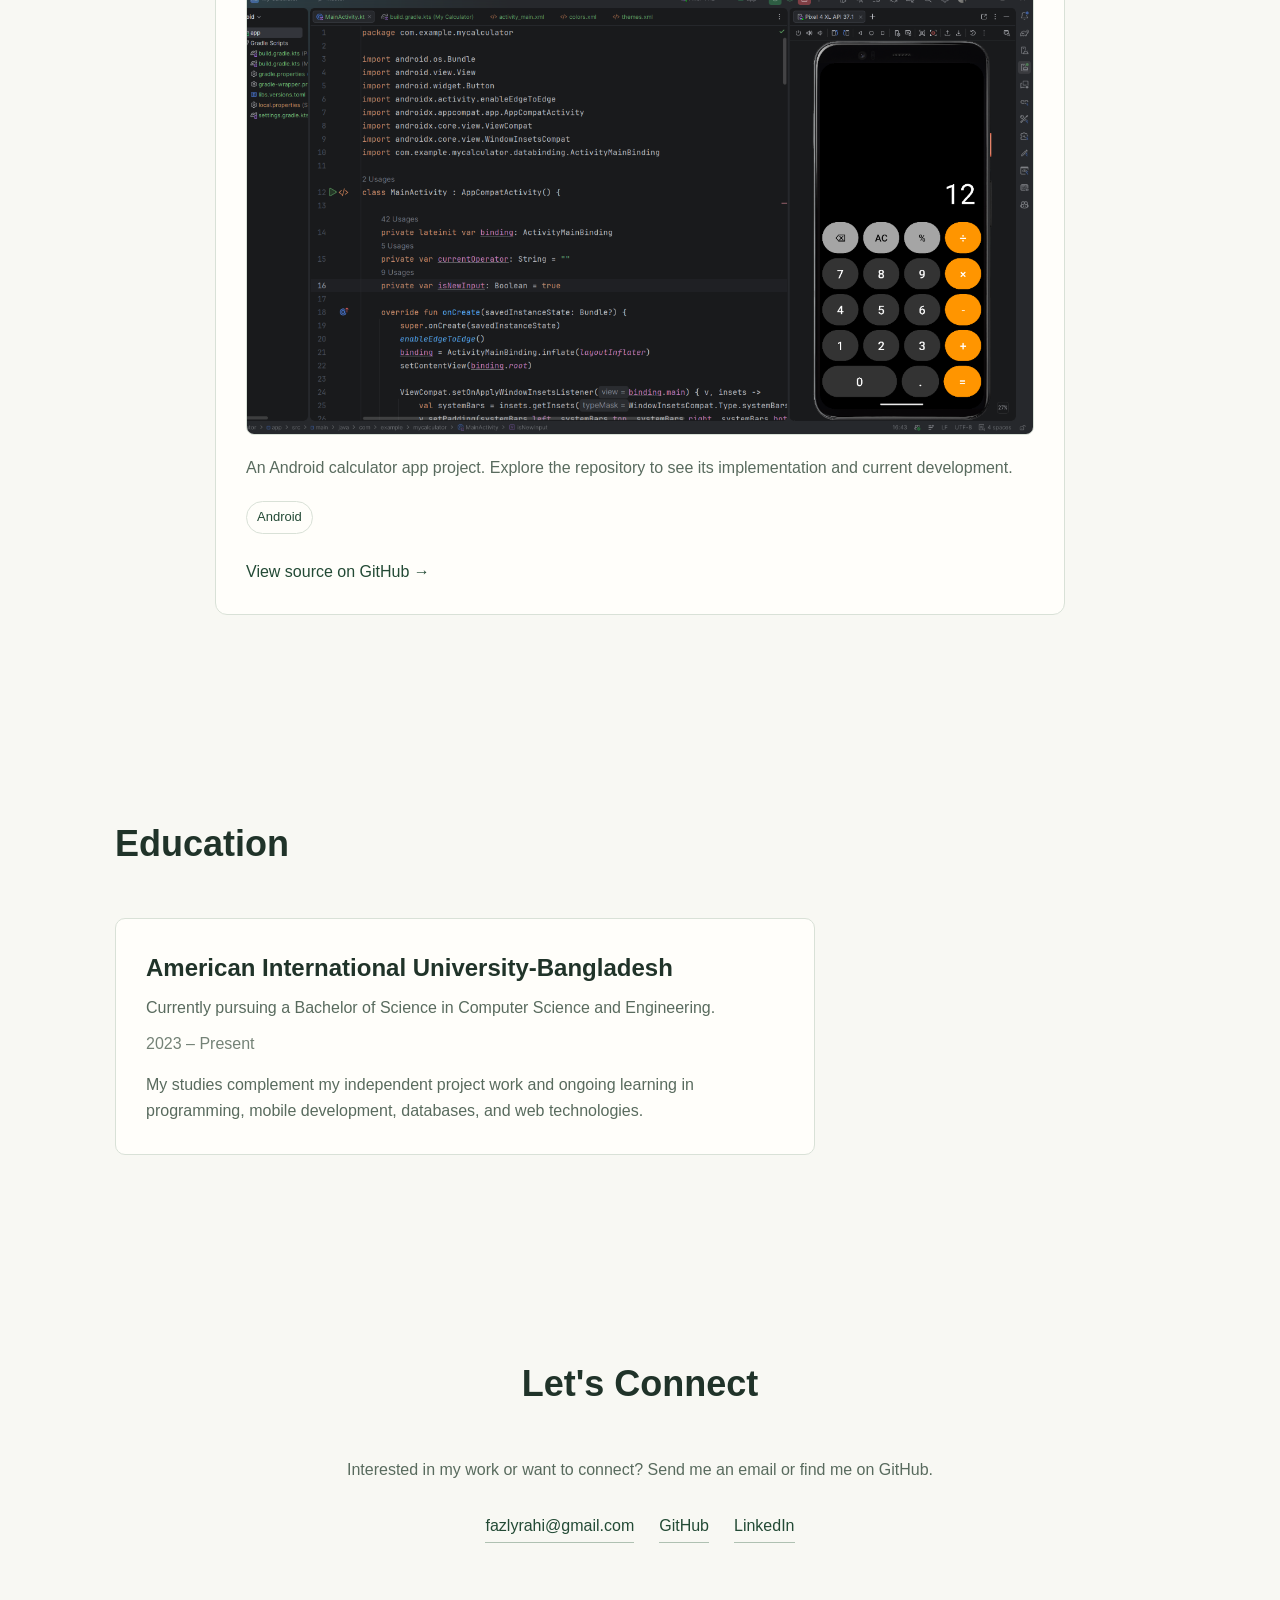
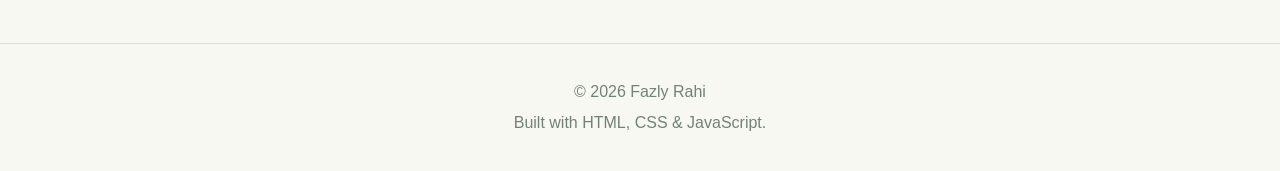
==== commit b5a14697: "Add LinkedIn profile to contact links" ====
--- a/index.html
+++ b/index.html
@@ -285,7 +285,7 @@
 
         <div class="contact-links">
 
-            <a href="mailto:fazlyrai@gmail.com">
+            <a href="mailto:fazlyrahi@gmail.com">
                 fazlyrahi@gmail.com
             </a>
 
@@ -293,6 +293,10 @@
                 GitHub
             </a>
 
+            <a href="https://www.linkedin.com/in/fazly-rahi-95a38939a/" target="_blank" rel="noopener noreferrer">
+                LinkedIn
+            </a>
+
         </div>
 
     </section>
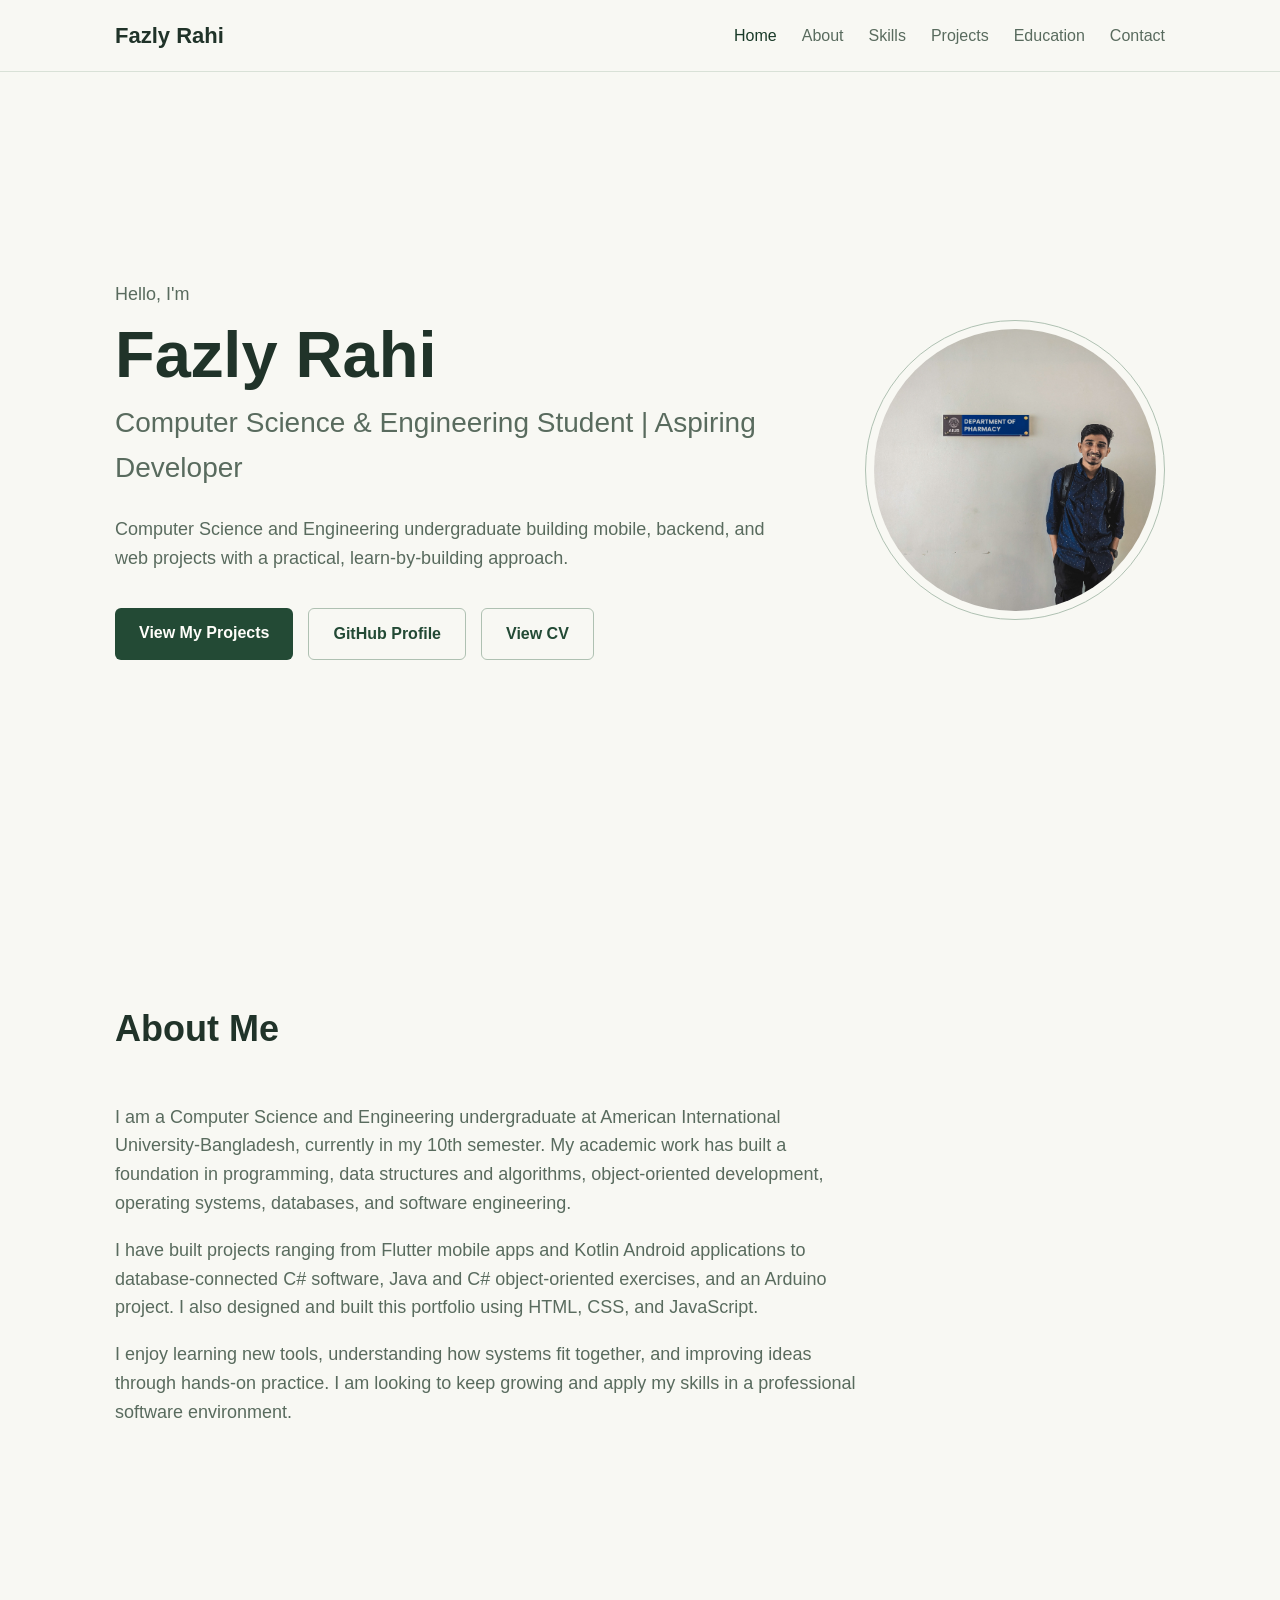
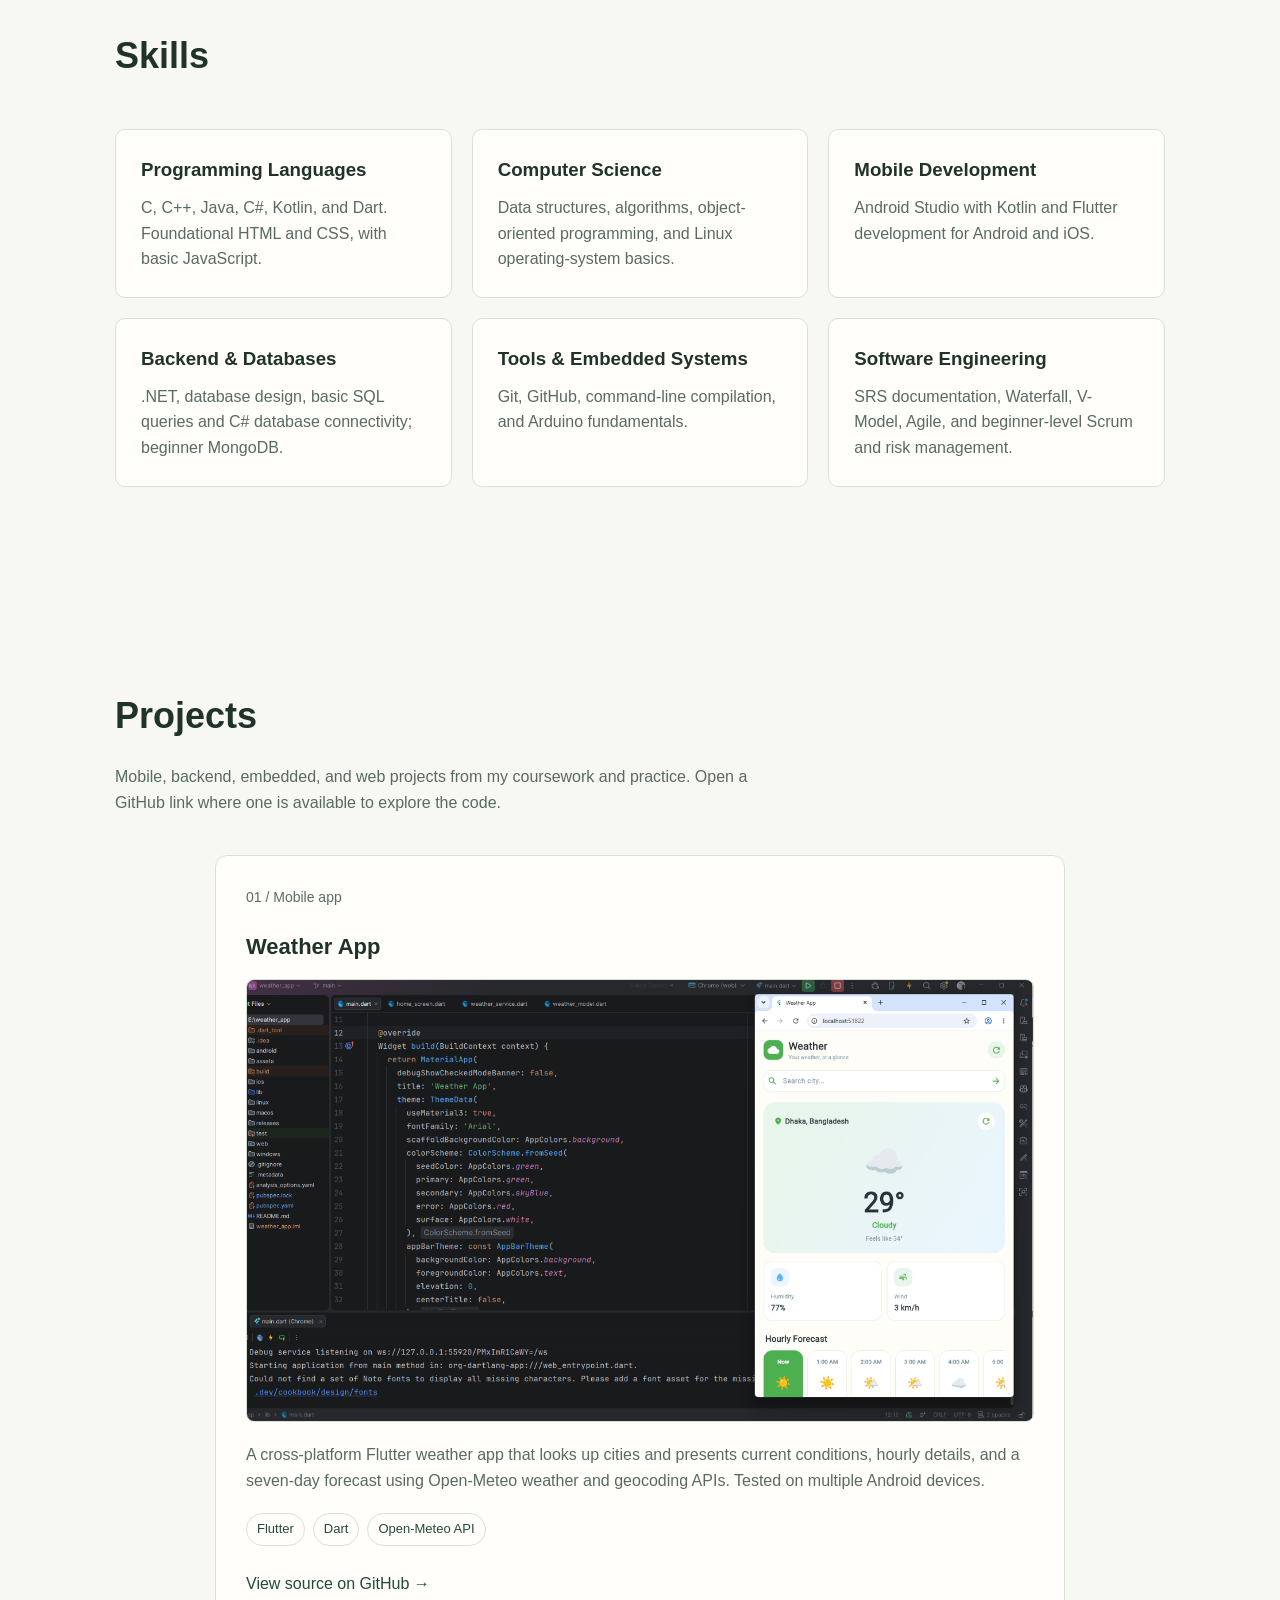
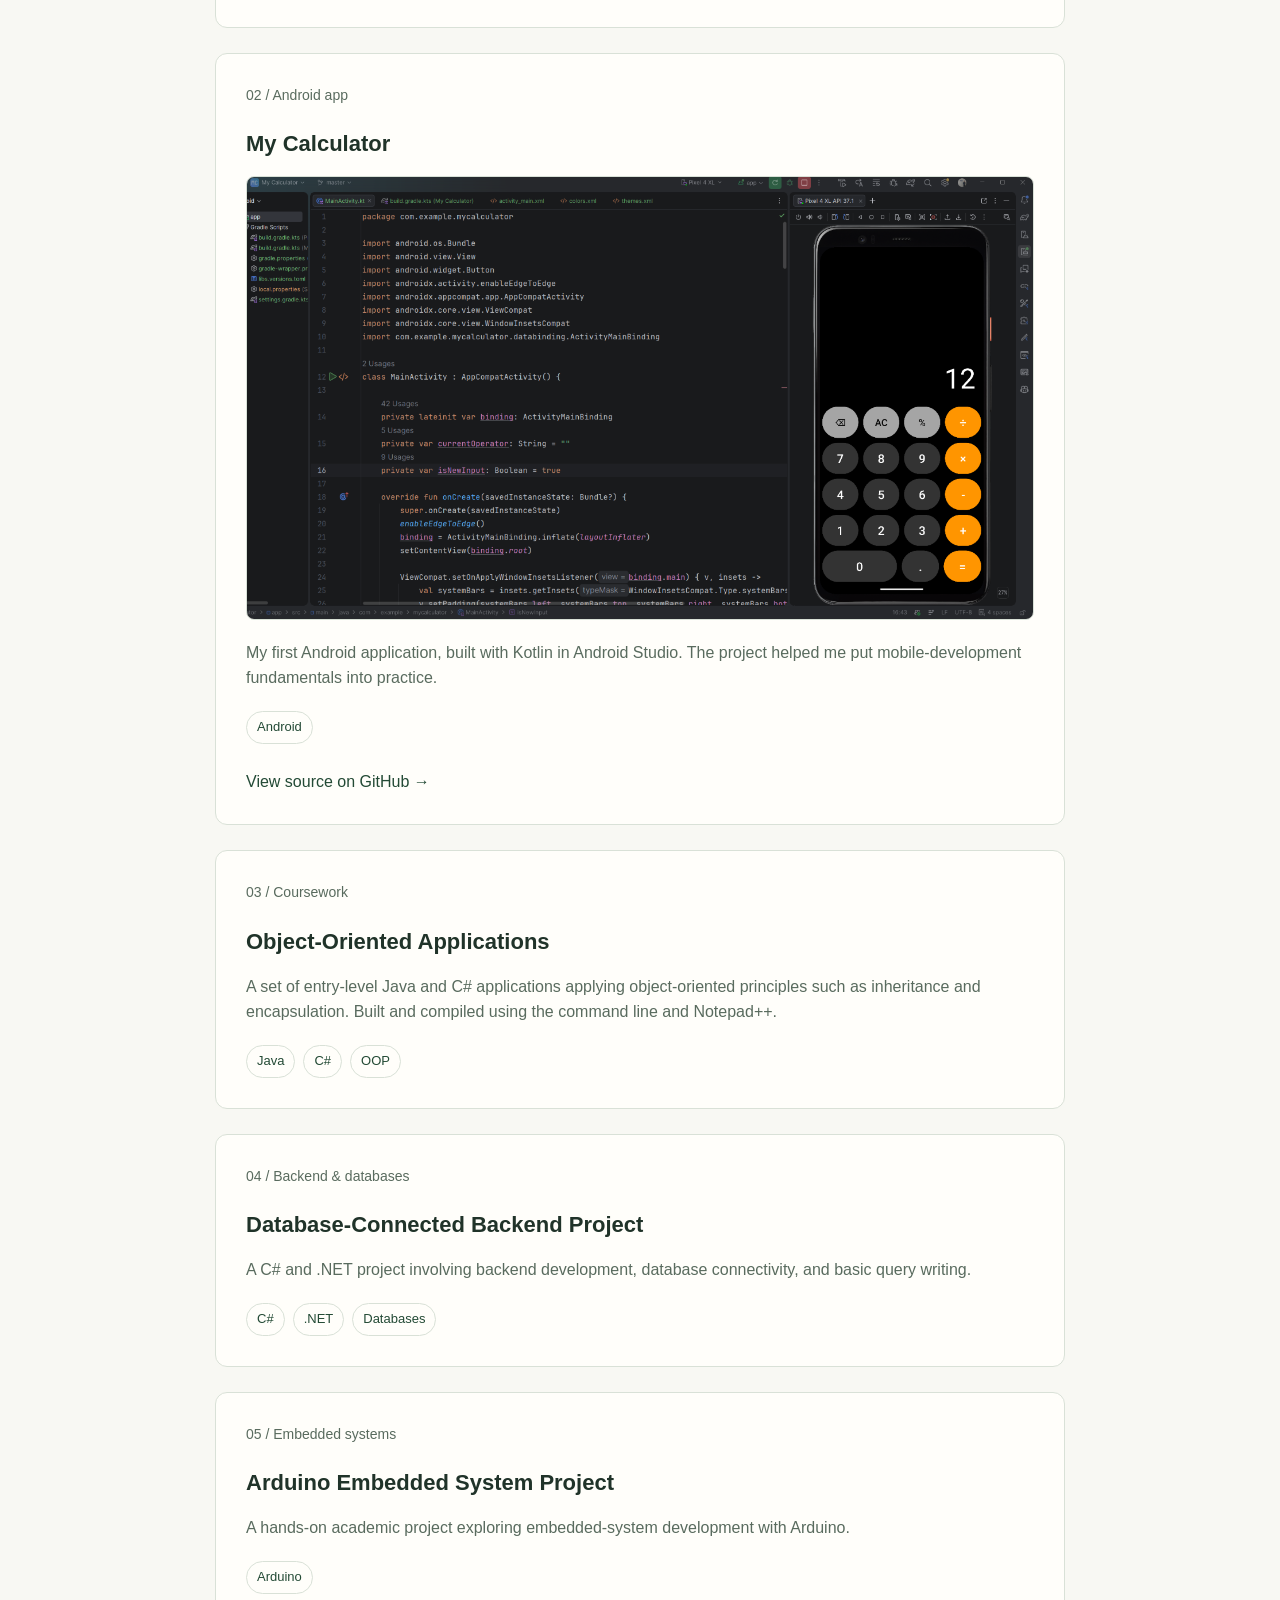
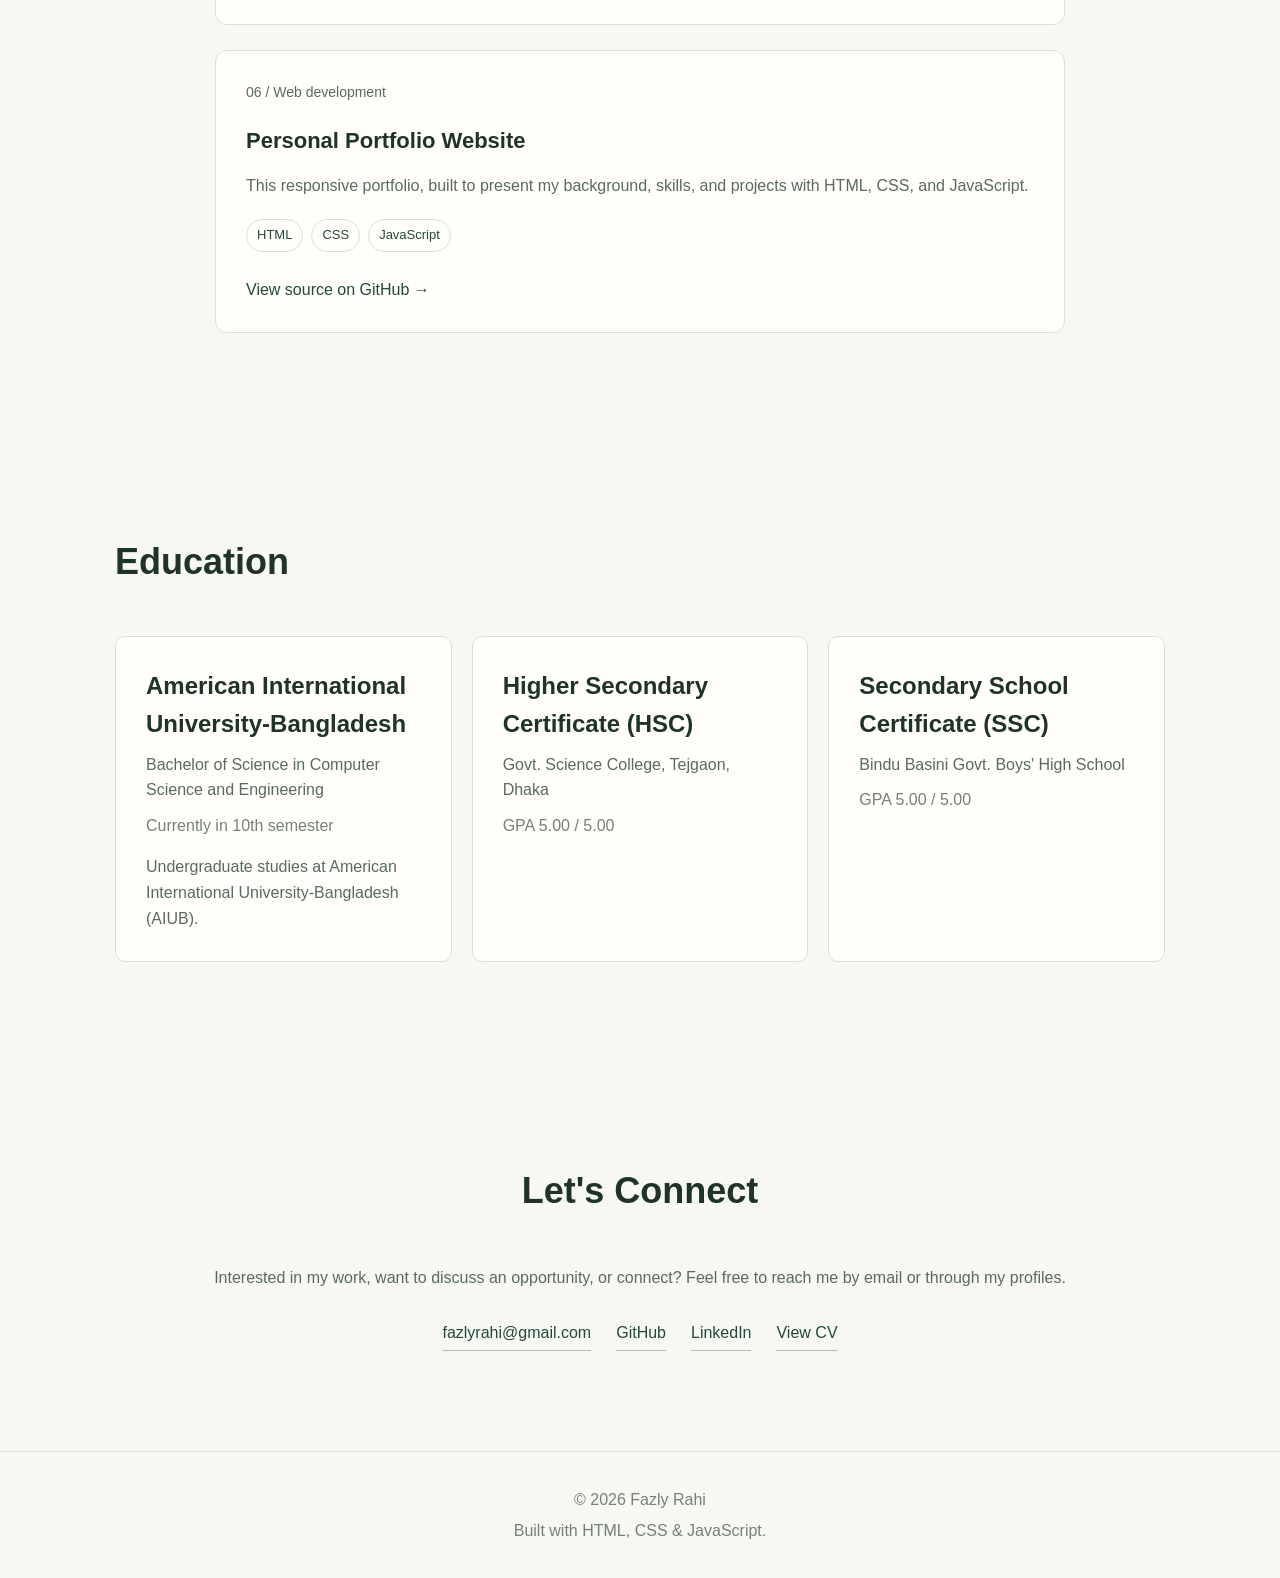
==== commit 2f6dc2c6: "Update index.html and style.css; add resume PDF" ====
--- a/index.html
+++ b/index.html
@@ -4,10 +4,10 @@
 <head>
     <meta charset="UTF-8">
     <meta name="viewport" content="width=device-width, initial-scale=1.0">
-    <meta name="description" content="Portfolio of Fazly Rahi, a Computer Science and Engineering student interested in software and mobile app development.">
+    <meta name="description" content="Fazly Rahi is a Computer Science and Engineering undergraduate building mobile apps, database-connected software, and web projects.">
     <title>Fazly Rahi | Portfolio</title>
 
-    <link rel="stylesheet" href="style.css?v=projects-stacked-calculator">
+    <link rel="stylesheet" href="style.css?v=cv-projects-20261003">
 </head>
 
 <body>
@@ -57,8 +57,8 @@
         </h2>
 
         <p>
-            I build practical software projects while growing my skills in
-            mobile development, web technologies, and programming.
+            Computer Science and Engineering undergraduate building mobile,
+            backend, and web projects with a practical, learn-by-building approach.
         </p>
 
         <div class="hero-buttons">
@@ -69,6 +69,10 @@
 
             <a href="https://github.com/rahi-12" class="btn secondary-btn" target="_blank" rel="noopener noreferrer">
                 GitHub Profile
+            </a>
+
+            <a href="resume/Fazly_Rahi_CV.pdf" class="btn secondary-btn" target="_blank" rel="noopener noreferrer">
+                View CV
             </a>
 
         </div>
@@ -103,18 +107,27 @@
         <div class="about-content">
 
             <p>
-                I am a Computer Science and Engineering student at
-                American International University-Bangladesh. I enjoy
-                learning how software works and applying that knowledge
-                by building practical projects.
+                I am a Computer Science and Engineering undergraduate at
+                American International University-Bangladesh, currently in my
+                10th semester. My academic work has built a foundation in
+                programming, data structures and algorithms, object-oriented
+                development, operating systems, databases, and software
+                engineering.
             </p>
 
             <p>
-                My projects include a Flutter weather app that uses the
-                Open-Meteo APIs and an Android calculator app. I am also
-                building my foundations in programming, databases, and
-                front-end web development. I value curiosity, steady
-                learning, and turning ideas into working software.
+                I have built projects ranging from Flutter mobile apps and
+                Kotlin Android applications to database-connected C# software,
+                Java and C# object-oriented exercises, and an Arduino project.
+                I also designed and built this portfolio using HTML, CSS, and
+                JavaScript.
+            </p>
+
+            <p>
+                I enjoy learning new tools, understanding how systems fit
+                together, and improving ideas through hands-on practice. I am
+                looking to keep growing and apply my skills in a professional
+                software environment.
             </p>
 
         </div>
@@ -132,33 +145,33 @@
         <div class="skills-container">
 
             <div class="skill">
-                <h3>Flutter & Dart</h3>
-                <p>Building mobile app projects with Flutter and Dart.</p>
-            </div>
-
-            <div class="skill">
-                <h3>APIs</h3>
-                <p>Connecting applications to web APIs and working with JSON data.</p>
-            </div>
-
-            <div class="skill">
-                <h3>HTML, CSS & JavaScript</h3>
-                <p>Creating and styling web pages with interactive behavior.</p>
-            </div>
-
-            <div class="skill">
-                <h3>C / C++</h3>
-                <p>Programming fundamentals and problem solving.</p>
-            </div>
-
-            <div class="skill">
-                <h3>SQL</h3>
-                <p>Database queries and database fundamentals.</p>
-            </div>
-
-            <div class="skill">
-                <h3>C#</h3>
-                <p>Foundational application development.</p>
+                <h3>Programming Languages</h3>
+                <p>C, C++, Java, C#, Kotlin, and Dart. Foundational HTML and CSS, with basic JavaScript.</p>
+            </div>
+
+            <div class="skill">
+                <h3>Computer Science</h3>
+                <p>Data structures, algorithms, object-oriented programming, and Linux operating-system basics.</p>
+            </div>
+
+            <div class="skill">
+                <h3>Mobile Development</h3>
+                <p>Android Studio with Kotlin and Flutter development for Android and iOS.</p>
+            </div>
+
+            <div class="skill">
+                <h3>Backend & Databases</h3>
+                <p>.NET, database design, basic SQL queries and C# database connectivity; beginner MongoDB.</p>
+            </div>
+
+            <div class="skill">
+                <h3>Tools & Embedded Systems</h3>
+                <p>Git, GitHub, command-line compilation, and Arduino fundamentals.</p>
+            </div>
+
+            <div class="skill">
+                <h3>Software Engineering</h3>
+                <p>SRS documentation, Waterfall, V-Model, Agile, and beginner-level Scrum and risk management.</p>
             </div>
 
         </div>
@@ -174,15 +187,15 @@
         </h2>
 
         <p class="section-description">
-            A selection of projects from my GitHub repositories. Visit each
-            repository for the source code and project updates.
+            Mobile, backend, embedded, and web projects from my coursework and
+            practice. Open a GitHub link where one is available to explore the code.
         </p>
 
         <div class="projects-container">
 
             <div class="project-card">
 
-                <p class="project-number">02 / Mobile app</p>
+                <p class="project-number">01 / Mobile app</p>
 
                 <h3>Weather App</h3>
                 <img
@@ -192,9 +205,10 @@
                     loading="lazy"
                 >
                 <p>
-                    A Flutter weather app that searches for a city and shows
-                    current conditions, hourly details, and a seven-day forecast
-                    using Open-Meteo's weather and geocoding APIs.
+                    A cross-platform Flutter weather app that looks up cities
+                    and presents current conditions, hourly details, and a
+                    seven-day forecast using Open-Meteo weather and geocoding
+                    APIs. Tested on multiple Android devices.
                 </p>
 
                 <div class="project-tech" aria-label="Technologies used">
@@ -211,7 +225,7 @@
 
             <div class="project-card">
 
-                <p class="project-number">01 / Android app</p>
+                <p class="project-number">02 / Android app</p>
 
                 <h3>My Calculator</h3>
                 <img
@@ -221,8 +235,9 @@
                     loading="lazy"
                 >
                 <p>
-                    An Android calculator app project. Explore the repository
-                    to see its implementation and current development.
+                    My first Android application, built with Kotlin in Android
+                    Studio. The project helped me put mobile-development
+                    fundamentals into practice.
                 </p>
 
                 <div class="project-tech" aria-label="Project type">
@@ -235,6 +250,82 @@
 
             </div>
 
+            <div class="project-card">
+
+                <p class="project-number">03 / Coursework</p>
+
+                <h3>Object-Oriented Applications</h3>
+                <p>
+                    A set of entry-level Java and C# applications applying
+                    object-oriented principles such as inheritance and
+                    encapsulation. Built and compiled using the command line
+                    and Notepad++.
+                </p>
+
+                <div class="project-tech" aria-label="Technologies used">
+                    <span>Java</span>
+                    <span>C#</span>
+                    <span>OOP</span>
+                </div>
+
+            </div>
+
+            <div class="project-card">
+
+                <p class="project-number">04 / Backend & databases</p>
+
+                <h3>Database-Connected Backend Project</h3>
+                <p>
+                    A C# and .NET project involving backend development,
+                    database connectivity, and basic query writing.
+                </p>
+
+                <div class="project-tech" aria-label="Technologies used">
+                    <span>C#</span>
+                    <span>.NET</span>
+                    <span>Databases</span>
+                </div>
+
+            </div>
+
+            <div class="project-card">
+
+                <p class="project-number">05 / Embedded systems</p>
+
+                <h3>Arduino Embedded System Project</h3>
+                <p>
+                    A hands-on academic project exploring embedded-system
+                    development with Arduino.
+                </p>
+
+                <div class="project-tech" aria-label="Technology used">
+                    <span>Arduino</span>
+                </div>
+
+            </div>
+
+            <div class="project-card">
+
+                <p class="project-number">06 / Web development</p>
+
+                <h3>Personal Portfolio Website</h3>
+                <p>
+                    This responsive portfolio, built to present my background,
+                    skills, and projects with HTML, CSS, and JavaScript.
+                </p>
+
+                <div class="project-tech" aria-label="Technologies used">
+                    <span>HTML</span>
+                    <span>CSS</span>
+                    <span>JavaScript</span>
+                </div>
+
+                <a href="https://github.com/rahi-12/portfolio" class="project-link" target="_blank" rel="noopener noreferrer">
+                    View source on GitHub →
+                </a>
+
+            </div>
+
         </div>
 
     </section>
@@ -247,24 +338,35 @@
             Education
         </h2>
 
-        <div class="education-card">
-
-            <h3>American International University-Bangladesh</h3>
-
-            <p>
-                Currently pursuing a Bachelor of Science in Computer Science
-                and Engineering.
-            </p>
-
-            <span>
-                2023 – Present
-            </span>
-
-            <p class="education-note">
-                My studies complement my independent project work and ongoing
-                learning in programming, mobile development, databases, and web
-                technologies.
-            </p>
+        <div class="education-container">
+
+            <div class="education-card">
+
+                <h3>American International University-Bangladesh</h3>
+
+                <p>Bachelor of Science in Computer Science and Engineering</p>
+                <span>Currently in 10th semester</span>
+                <p class="education-note">
+                    Undergraduate studies at American International University-Bangladesh (AIUB).
+                </p>
+
+            </div>
+
+            <div class="education-card">
+
+                <h3>Higher Secondary Certificate (HSC)</h3>
+                <p>Govt. Science College, Tejgaon, Dhaka</p>
+                <span>GPA 5.00 / 5.00</span>
+
+            </div>
+
+            <div class="education-card">
+
+                <h3>Secondary School Certificate (SSC)</h3>
+                <p>Bindu Basini Govt. Boys' High School</p>
+                <span>GPA 5.00 / 5.00</span>
+
+            </div>
 
         </div>
 
@@ -279,8 +381,8 @@
         </h2>
 
         <p>
-            Interested in my work or want to connect? Send me an email or find
-            me on GitHub.
+            Interested in my work, want to discuss an opportunity, or connect?
+            Feel free to reach me by email or through my profiles.
         </p>
 
         <div class="contact-links">
@@ -297,6 +399,10 @@
                 LinkedIn
             </a>
 
+            <a href="resume/Fazly_Rahi_CV.pdf" target="_blank" rel="noopener noreferrer">
+                View CV
+            </a>
+
         </div>
 
     </section>
--- a/style.css
+++ b/style.css
@@ -310,10 +310,15 @@
    EDUCATION
 ========================= */
 
+.education-container {
+    display: grid;
+    grid-template-columns: repeat(3, minmax(0, 1fr));
+    gap: 20px;
+}
+
 .education-card {
     padding: 30px;
-
-    max-width: 700px;
+    min-width: 0;
 
     background: var(--surface);
 
@@ -412,6 +417,10 @@
     }
 
     .projects-container {
+        grid-template-columns: 1fr;
+    }
+
+    .education-container {
         grid-template-columns: 1fr;
     }
 }
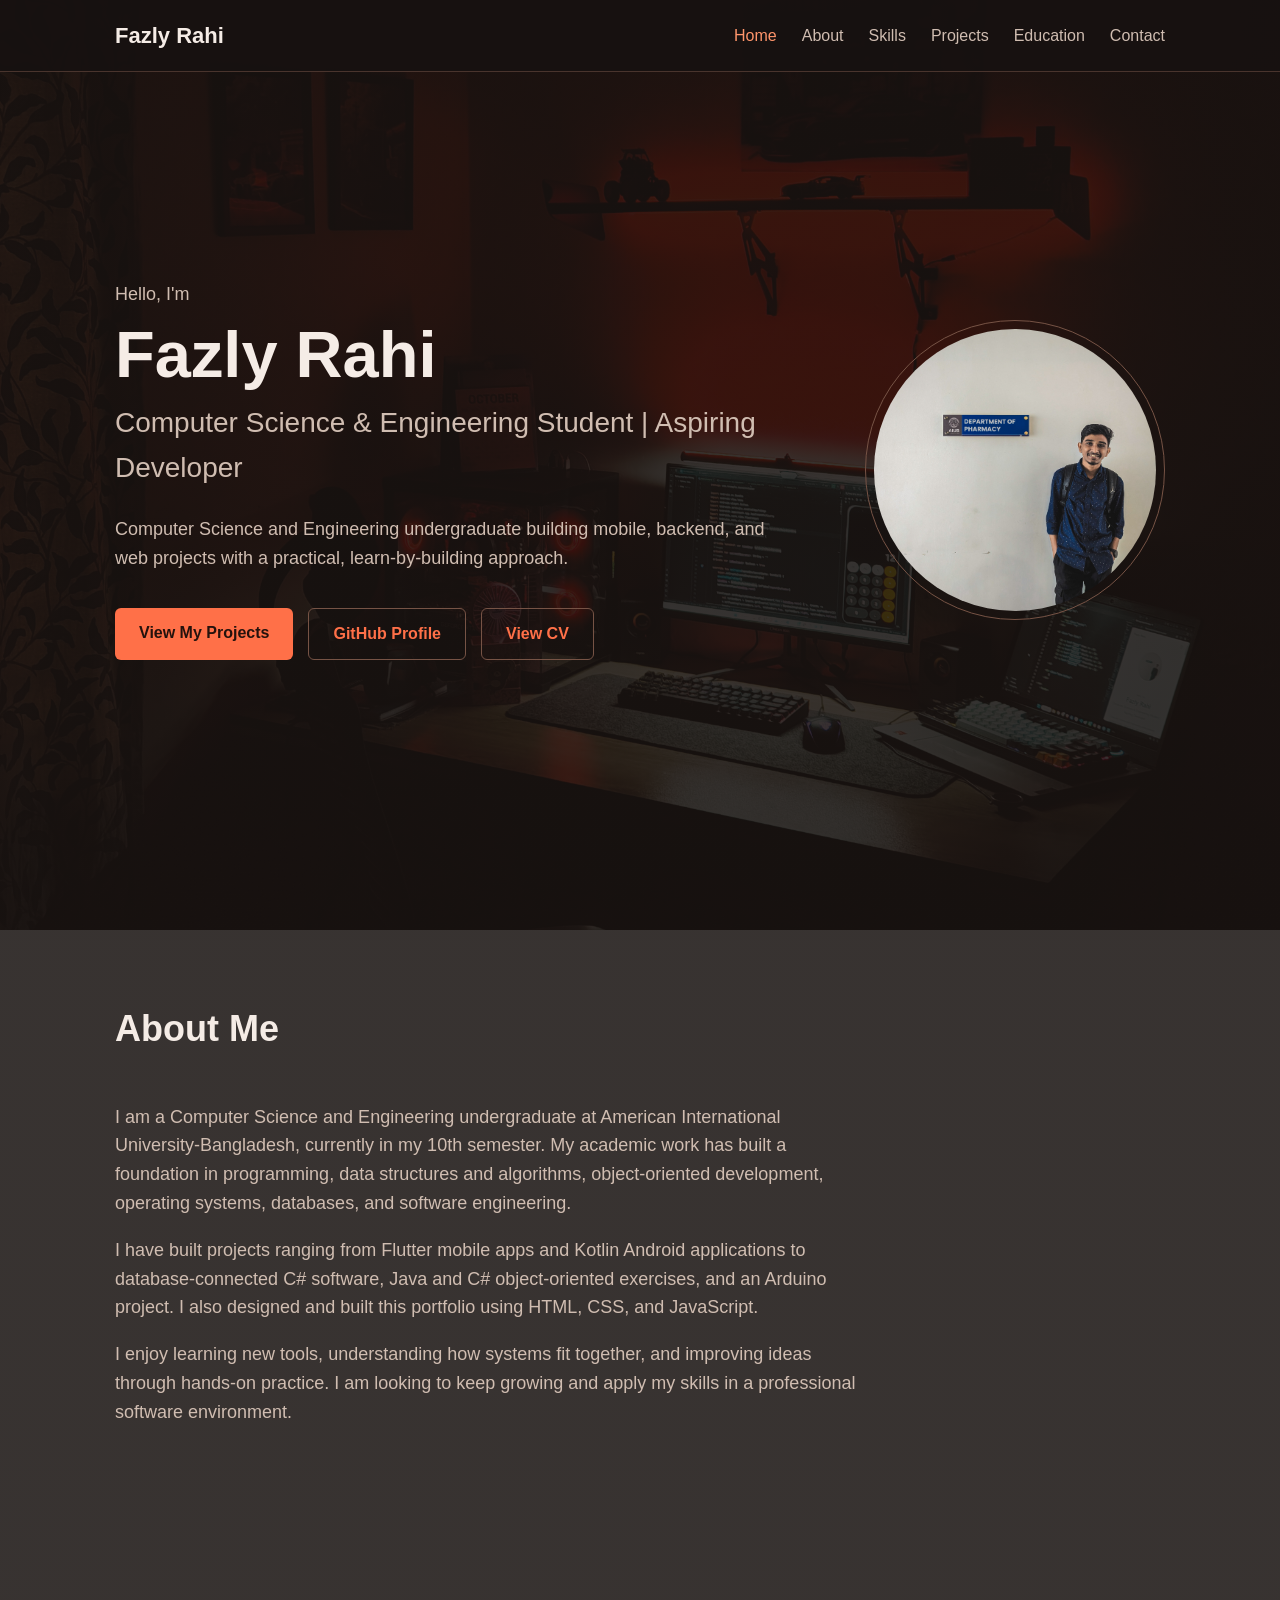
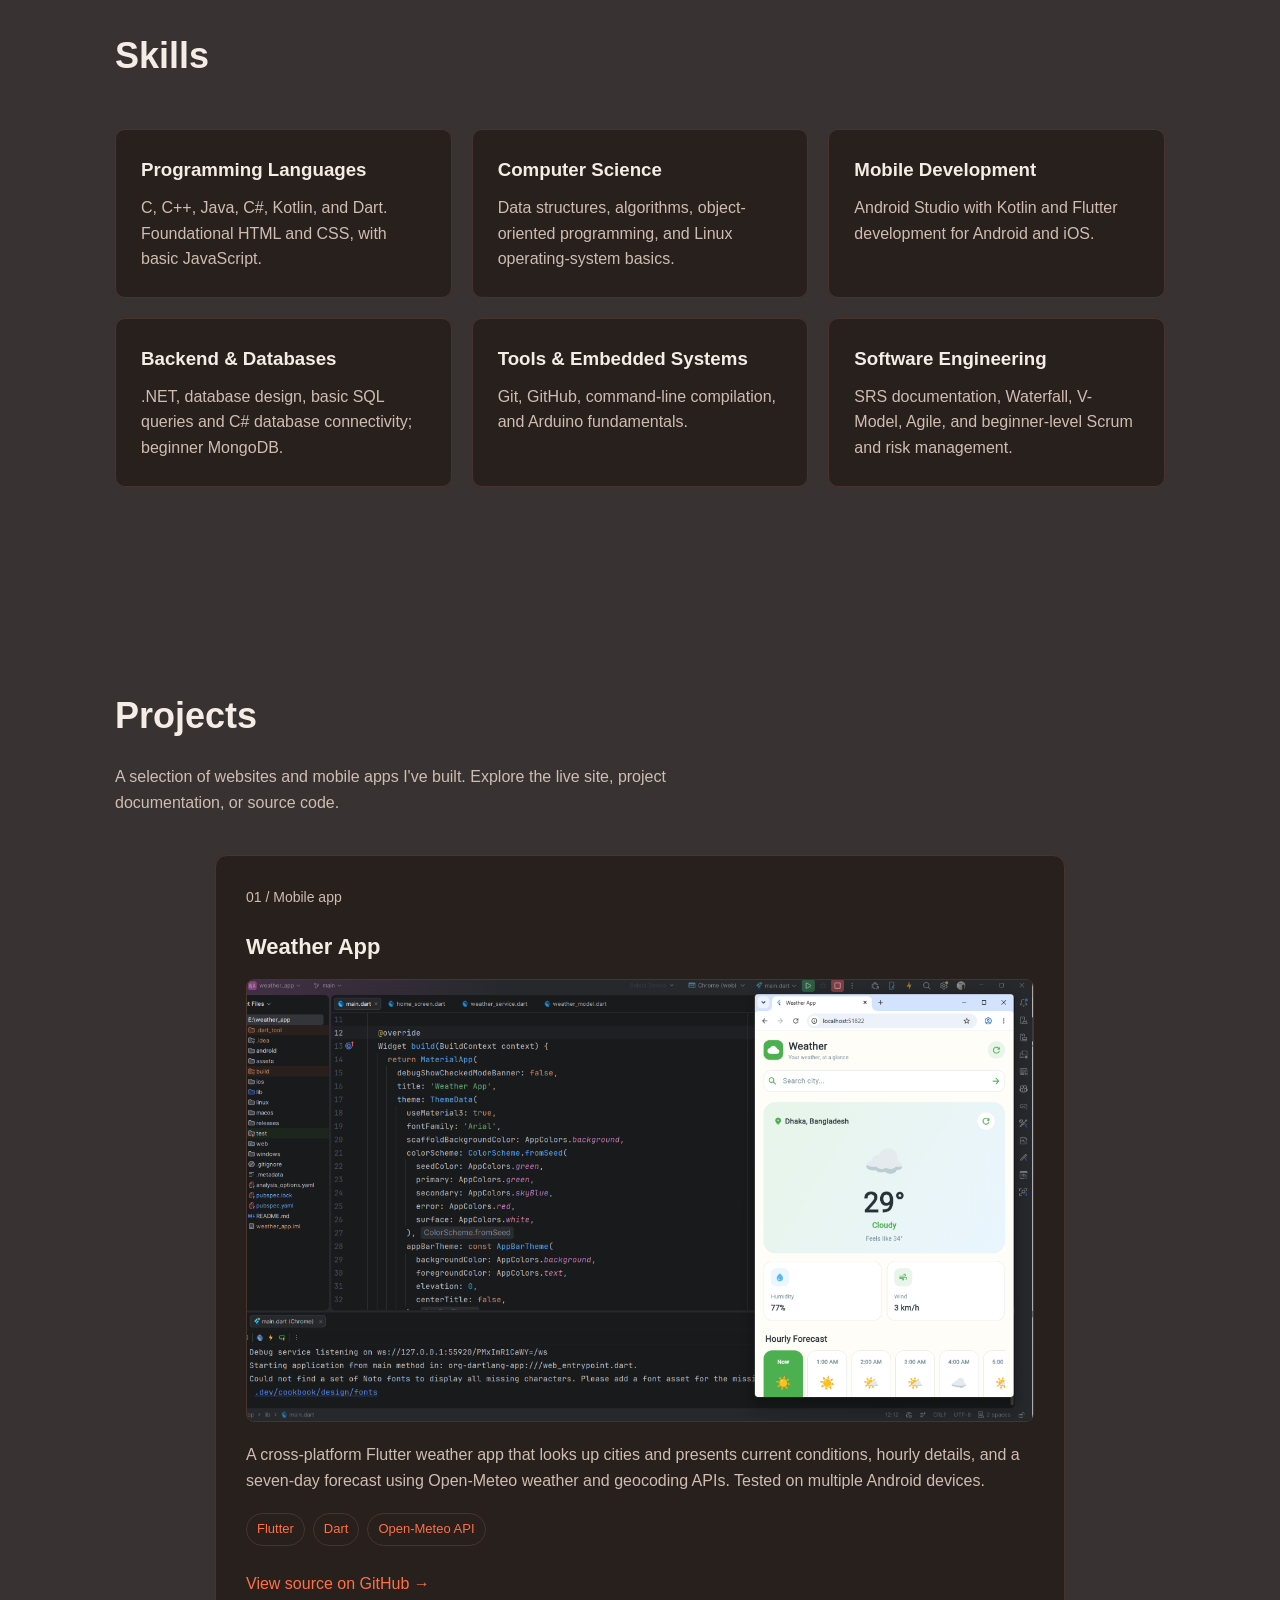
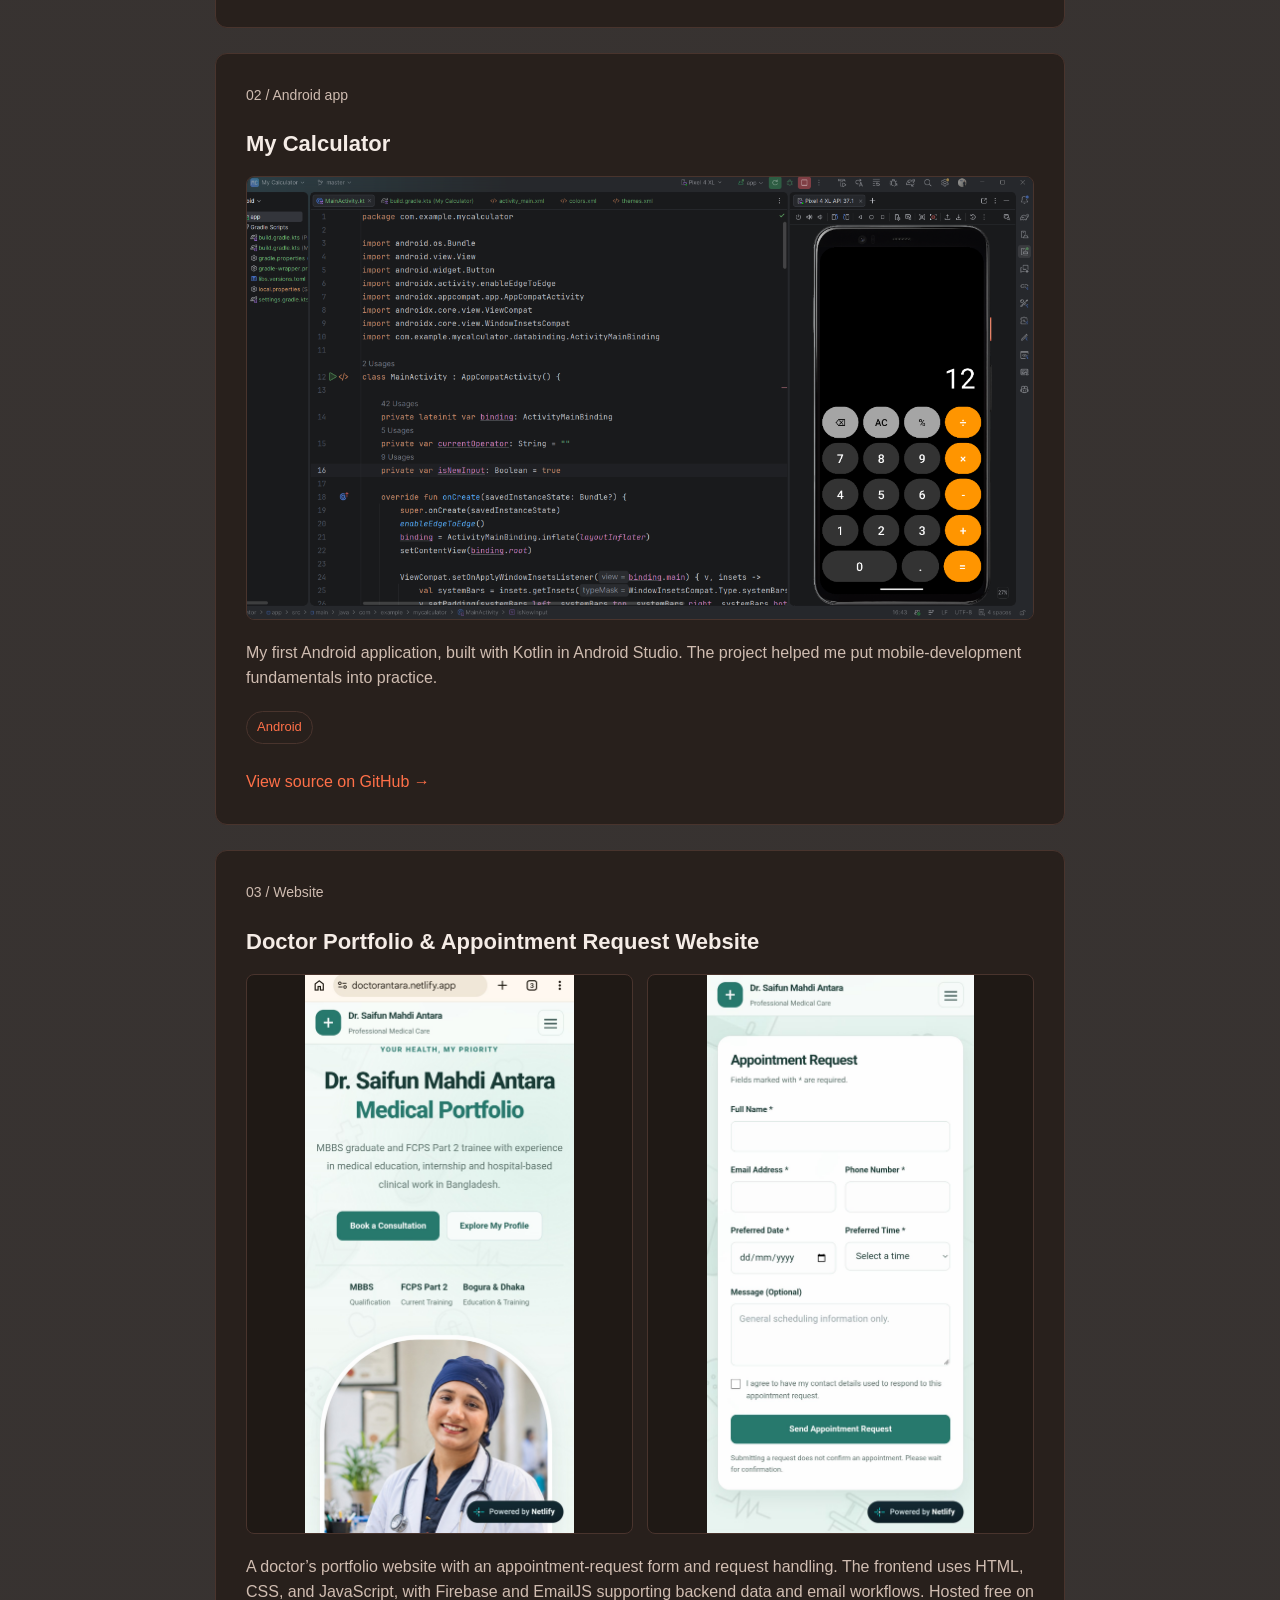
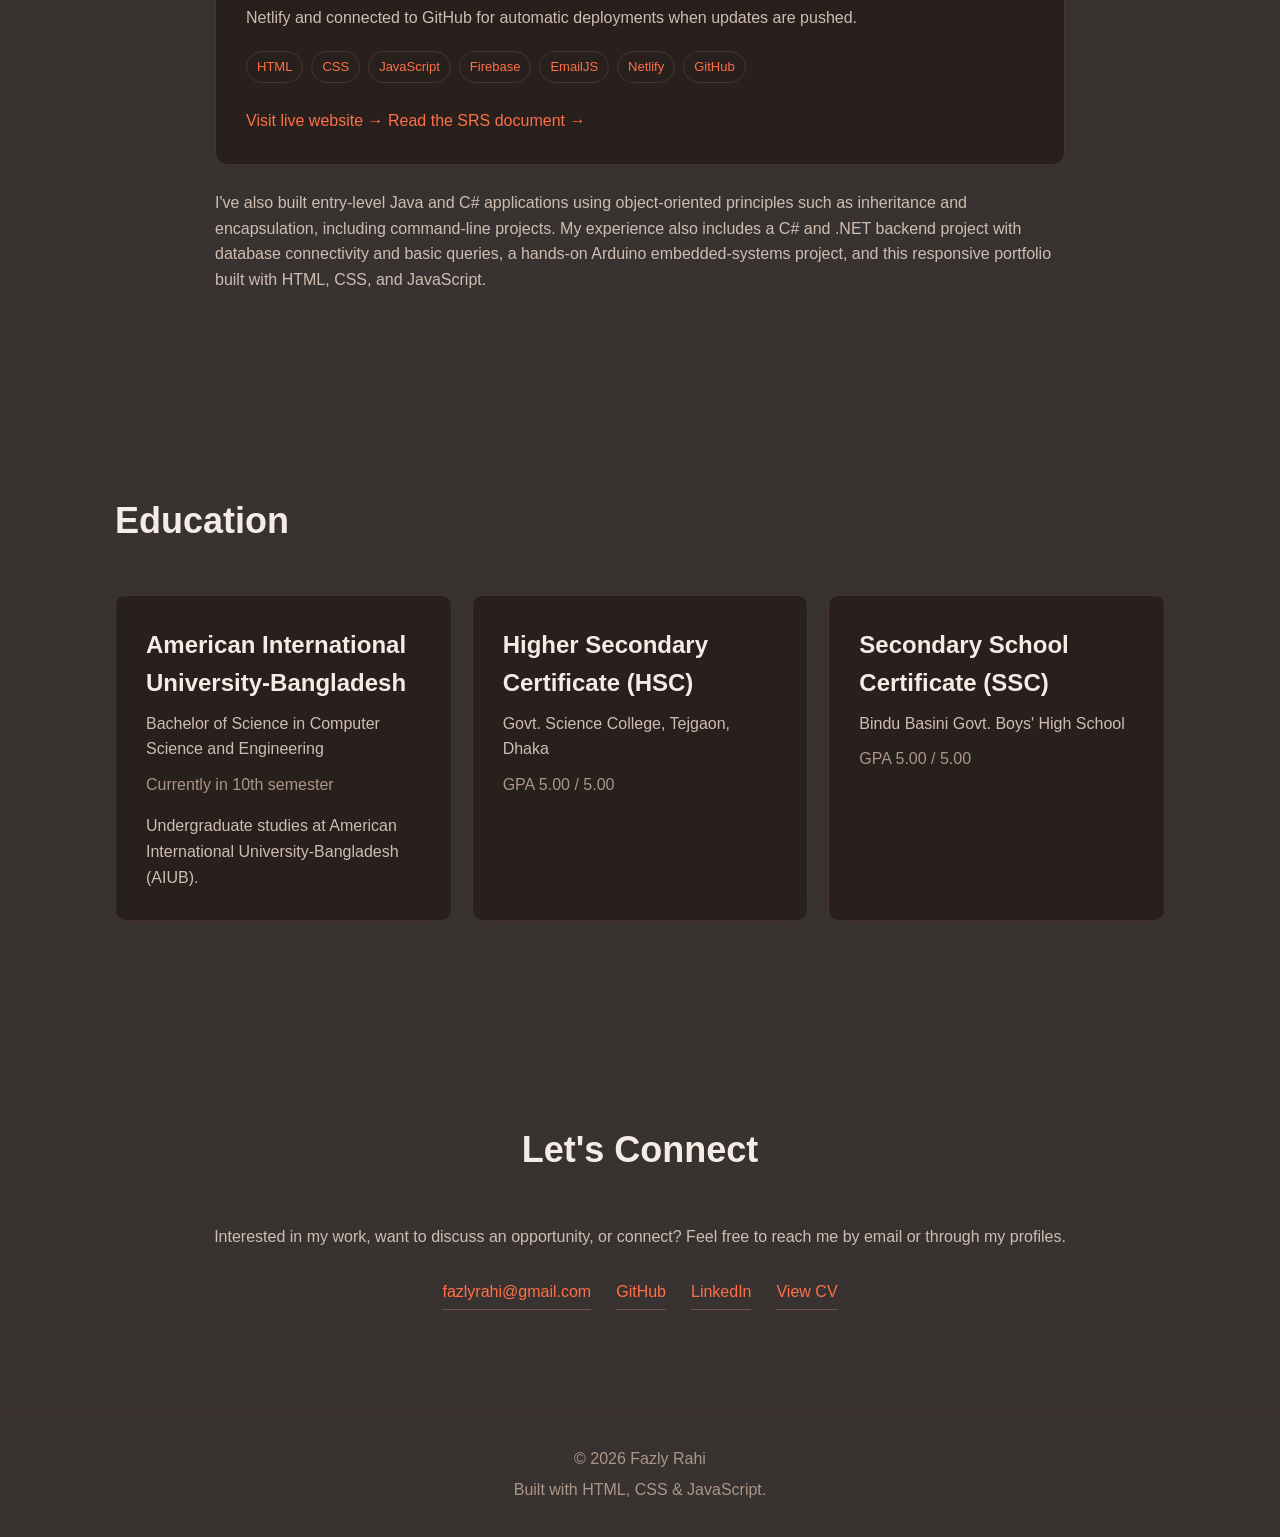
==== commit 437b6749: "Update portfolio projects and visual theme Co-authored-by: Copilot <223556219+Copilot@users.noreply." ====
--- a/index.html
+++ b/index.html
@@ -7,7 +7,7 @@
     <meta name="description" content="Fazly Rahi is a Computer Science and Engineering undergraduate building mobile apps, database-connected software, and web projects.">
     <title>Fazly Rahi | Portfolio</title>
 
-    <link rel="stylesheet" href="style.css?v=cv-projects-20261003">
+    <link rel="stylesheet" href="style.css?v=warm-background-20261021">
 </head>
 
 <body>
@@ -187,8 +187,8 @@
         </h2>
 
         <p class="section-description">
-            Mobile, backend, embedded, and web projects from my coursework and
-            practice. Open a GitHub link where one is available to explore the code.
+            A selection of websites and mobile apps I've built. Explore the live
+            site, project documentation, or source code.
         </p>
 
         <div class="projects-container">
@@ -252,81 +252,64 @@
 
             <div class="project-card">
 
-                <p class="project-number">03 / Coursework</p>
-
-                <h3>Object-Oriented Applications</h3>
+                <p class="project-number">03 / Website</p>
+
+                <h3>Doctor Portfolio &amp; Appointment Request Website</h3>
+
+                <div class="project-image-gallery" aria-label="Website screenshots">
+                    <img
+                        class="project-image"
+                        src="images/webimg01.jpg"
+                        alt="Doctor portfolio website homepage with profile and consultation booking link"
+                        loading="lazy"
+                    >
+                    <img
+                        class="project-image"
+                        src="images/webimg02.jpg"
+                        alt="Appointment request form with patient contact details and preferred appointment time"
+                        loading="lazy"
+                    >
+                </div>
+
                 <p>
-                    A set of entry-level Java and C# applications applying
-                    object-oriented principles such as inheritance and
-                    encapsulation. Built and compiled using the command line
-                    and Notepad++.
+                    A doctor’s portfolio website with an appointment-request
+                    form and request handling. The frontend uses HTML, CSS, and
+                    JavaScript, with Firebase and EmailJS supporting backend
+                    data and email workflows. Hosted free on Netlify and
+                    connected to GitHub for automatic deployments when updates
+                    are pushed.
                 </p>
 
-                <div class="project-tech" aria-label="Technologies used">
-                    <span>Java</span>
-                    <span>C#</span>
-                    <span>OOP</span>
-                </div>
-
-            </div>
-
-            <div class="project-card">
-
-                <p class="project-number">04 / Backend & databases</p>
-
-                <h3>Database-Connected Backend Project</h3>
-                <p>
-                    A C# and .NET project involving backend development,
-                    database connectivity, and basic query writing.
-                </p>
-
-                <div class="project-tech" aria-label="Technologies used">
-                    <span>C#</span>
-                    <span>.NET</span>
-                    <span>Databases</span>
-                </div>
-
-            </div>
-
-            <div class="project-card">
-
-                <p class="project-number">05 / Embedded systems</p>
-
-                <h3>Arduino Embedded System Project</h3>
-                <p>
-                    A hands-on academic project exploring embedded-system
-                    development with Arduino.
-                </p>
-
-                <div class="project-tech" aria-label="Technology used">
-                    <span>Arduino</span>
-                </div>
-
-            </div>
-
-            <div class="project-card">
-
-                <p class="project-number">06 / Web development</p>
-
-                <h3>Personal Portfolio Website</h3>
-                <p>
-                    This responsive portfolio, built to present my background,
-                    skills, and projects with HTML, CSS, and JavaScript.
-                </p>
-
-                <div class="project-tech" aria-label="Technologies used">
+                <div class="project-tech" aria-label="Technologies and services used">
                     <span>HTML</span>
                     <span>CSS</span>
                     <span>JavaScript</span>
+                    <span>Firebase</span>
+                    <span>EmailJS</span>
+                    <span>Netlify</span>
+                    <span>GitHub</span>
                 </div>
 
-                <a href="https://github.com/rahi-12/portfolio" class="project-link" target="_blank" rel="noopener noreferrer">
-                    View source on GitHub →
+                <a href="https://doctorantara.netlify.app/" class="project-link" target="_blank" rel="noopener noreferrer">
+                    Visit live website →
                 </a>
 
-            </div>
-
-        </div>
+                <a href="resume/SRS%20Doctor%20Portfolio%20and%20Appointment%20Request%20Website.pdf" class="project-link" target="_blank" rel="noopener noreferrer">
+                    Read the SRS document →
+                </a>
+
+            </div>
+
+        </div>
+
+        <p class="project-experience">
+            I've also built entry-level Java and C# applications using
+            object-oriented principles such as inheritance and encapsulation,
+            including command-line projects. My experience also includes a C#
+            and .NET backend project with database connectivity and basic
+            queries, a hands-on Arduino embedded-systems project, and this
+            responsive portfolio built with HTML, CSS, and JavaScript.
+        </p>
 
     </section>
 
--- a/style.css
+++ b/style.css
@@ -4,15 +4,16 @@
 ========================= */
 
 :root {
-    --paper: #f8f8f3;
-    --surface: #fffefa;
-    --text: #203329;
-    --muted: #596b5e;
-    --muted-soft: #748276;
-    --pine: #234a35;
-    --pine-deep: #193a28;
-    --line: #d9e1d7;
-    --line-strong: #afc1b2;
+    --paper: #171211;
+    --surface: rgba(37, 27, 24, 0.78);
+    --text: #f5ece6;
+    --muted: #d0bdb1;
+    --muted-soft: #ad9587;
+    --accent: #ff7048;
+    --accent-deep: #ff956b;
+    --button-text: #24120d;
+    --line: #49342d;
+    --line-strong: #765345;
 }
 
 * {
@@ -24,7 +25,9 @@
 
 body {
     font-family: Arial, sans-serif;
-    background: var(--paper);
+    background:
+        linear-gradient(rgba(23, 17, 15, 0.86), rgba(23, 17, 15, 0.86)),
+        url("images/xins_corner.jpg") center / cover no-repeat fixed;
     color: var(--text);
     line-height: 1.6;
 }
@@ -39,7 +42,7 @@
     top: 0;
     width: 100%;
     z-index: 1000;
-    background: rgba(248, 248, 243, 0.94);
+    background: rgba(23, 18, 17, 0.92);
     border-bottom: 1px solid var(--line);
 }
 
@@ -72,7 +75,7 @@
 }
 
 .nav-links a:hover {
-    color: var(--pine);
+    color: var(--accent);
 }
 
 
@@ -96,7 +99,7 @@
 }
 
 .small-text {
-    color: var(--pine);
+    color: var(--accent);
     font-size: 18px;
     margin-bottom: 10px;
 }
@@ -132,8 +135,8 @@
 
     padding: 12px 24px;
 
-    background: var(--pine);
-    color: var(--surface);
+    background: var(--accent);
+    color: var(--button-text);
 
     text-decoration: none;
     border-radius: 6px;
@@ -145,11 +148,13 @@
 
 .btn:hover {
     transform: translateY(-3px);
+    background: var(--accent-deep);
+    color: var(--button-text);
 }
 
 .secondary-btn {
     background: transparent;
-    color: var(--pine);
+    color: var(--accent);
     border: 1px solid var(--line-strong);
 }
 
@@ -202,6 +207,8 @@
     border-radius: 10px;
 
     background: var(--surface);
+    -webkit-backdrop-filter: blur(8px);
+    backdrop-filter: blur(8px);
 
     transition: 0.3s;
 }
@@ -240,6 +247,8 @@
     padding: 30px;
 
     background: var(--surface);
+    -webkit-backdrop-filter: blur(8px);
+    backdrop-filter: blur(8px);
 
     border: 1px solid var(--line);
     border-radius: 12px;
@@ -276,7 +285,28 @@
     object-position: right center;
 }
 
+.project-image-gallery {
+    display: grid;
+    grid-template-columns: repeat(2, minmax(0, 1fr));
+    gap: 14px;
+    margin-bottom: 20px;
+}
+
+.project-image-gallery .project-image {
+    height: clamp(280px, 55vw, 560px);
+    margin-bottom: 0;
+    object-fit: contain;
+    object-position: center;
+    background: rgba(23, 17, 15, 0.45);
+}
+
 .project-card p {
+    color: var(--muted);
+}
+
+.project-experience {
+    max-width: 850px;
+    margin: 25px auto 0;
     color: var(--muted);
 }
 
@@ -290,7 +320,7 @@
 
     margin-top: 25px;
 
-    color: var(--pine);
+    color: var(--accent);
     text-decoration: none;
 
     transition: 0.3s;
@@ -321,6 +351,8 @@
     min-width: 0;
 
     background: var(--surface);
+    -webkit-backdrop-filter: blur(8px);
+    backdrop-filter: blur(8px);
 
     border: 1px solid var(--line);
     border-radius: 10px;
@@ -370,7 +402,7 @@
 }
 
 .contact-links a {
-    color: var(--pine);
+    color: var(--accent);
     text-decoration: none;
 
     border-bottom: 1px solid var(--line-strong);
@@ -417,6 +449,10 @@
     }
 
     .projects-container {
+        grid-template-columns: 1fr;
+    }
+
+    .project-image-gallery {
         grid-template-columns: 1fr;
     }
 
@@ -474,7 +510,7 @@
     border: 1px solid var(--line);
     border-radius: 20px;
 
-    color: var(--pine);
+    color: var(--accent);
     font-size: 13px;
 }
 
@@ -571,7 +607,7 @@
     font-size: 28px;
     cursor: pointer;
 
-    color: var(--pine);
+    color: var(--accent);
 }
 
 /* =========================
@@ -624,7 +660,7 @@
 ========================= */
 
 .nav-links a.active {
-    color: var(--pine-deep);
+    color: var(--accent-deep);
 }
 
 
@@ -680,7 +716,7 @@
     font-size: 28px;
     cursor: pointer;
 
-    color: var(--pine);
+    color: var(--accent);
 }
 
 
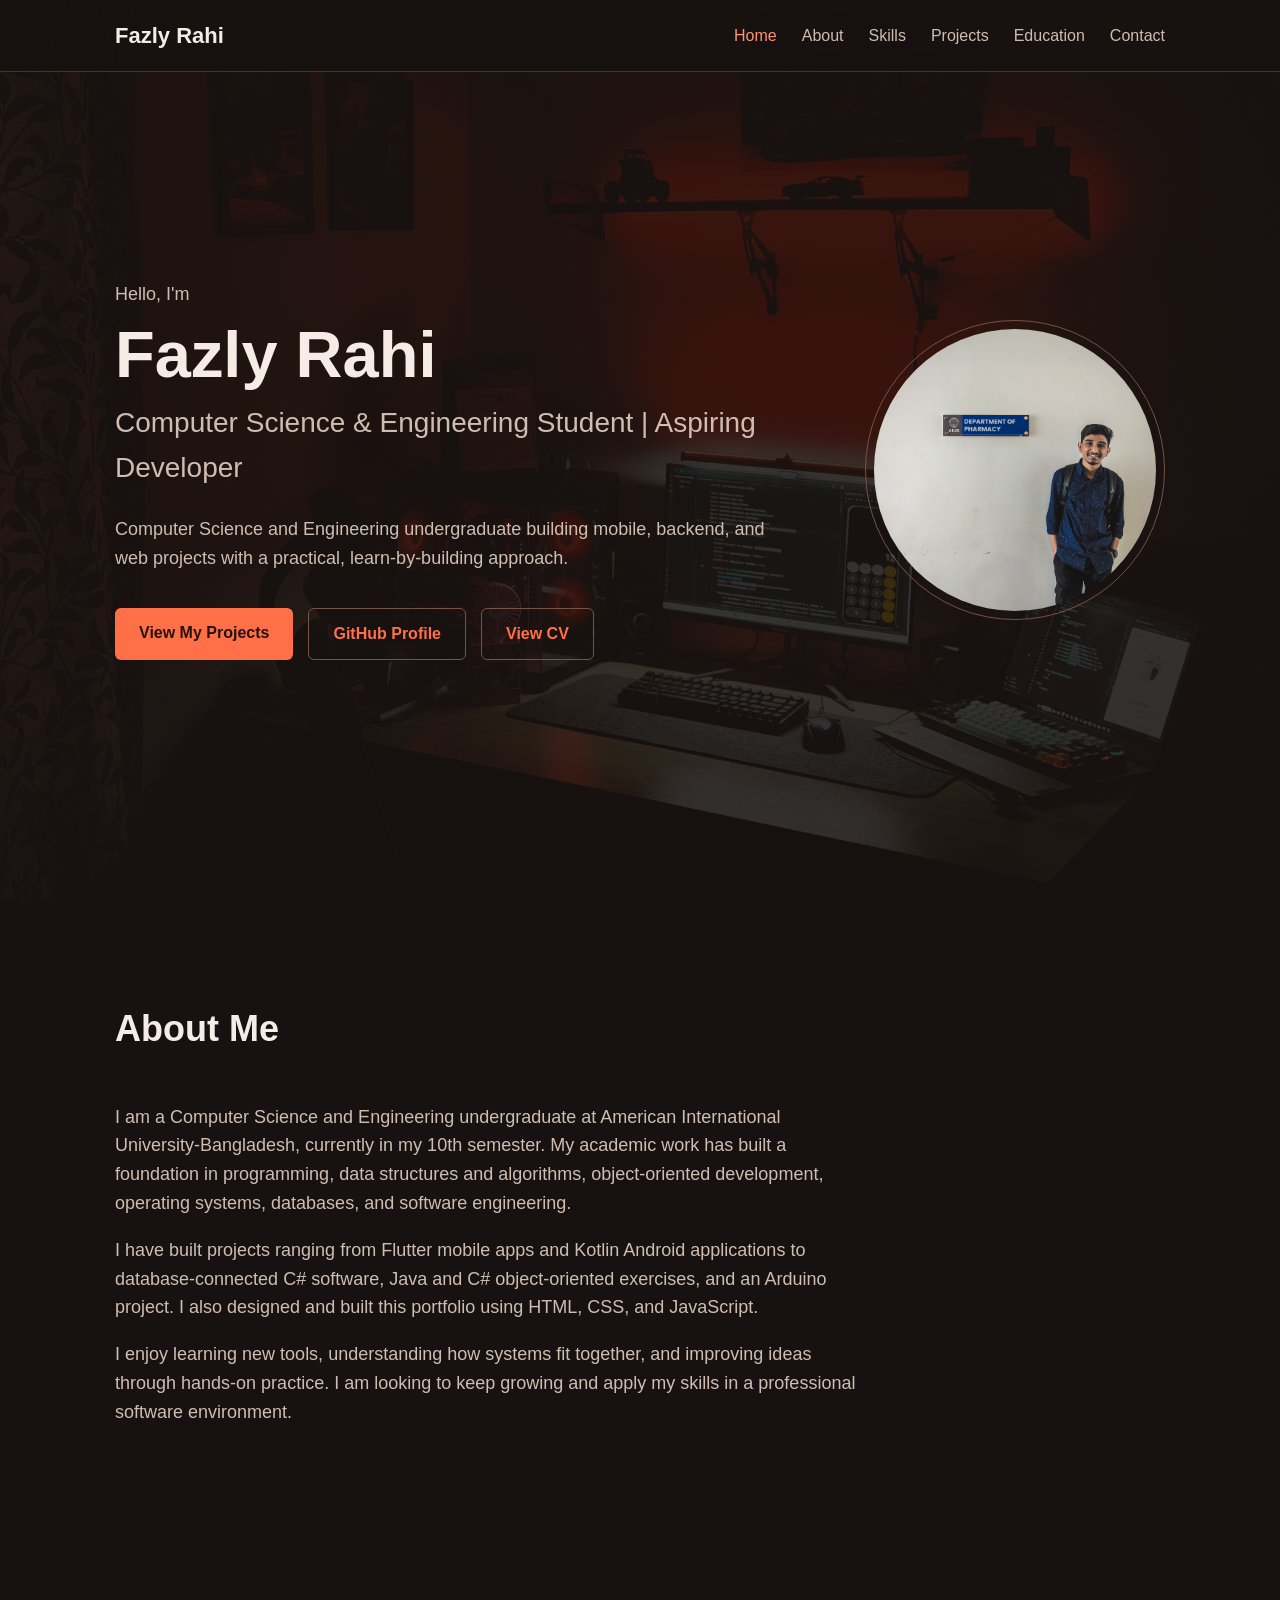
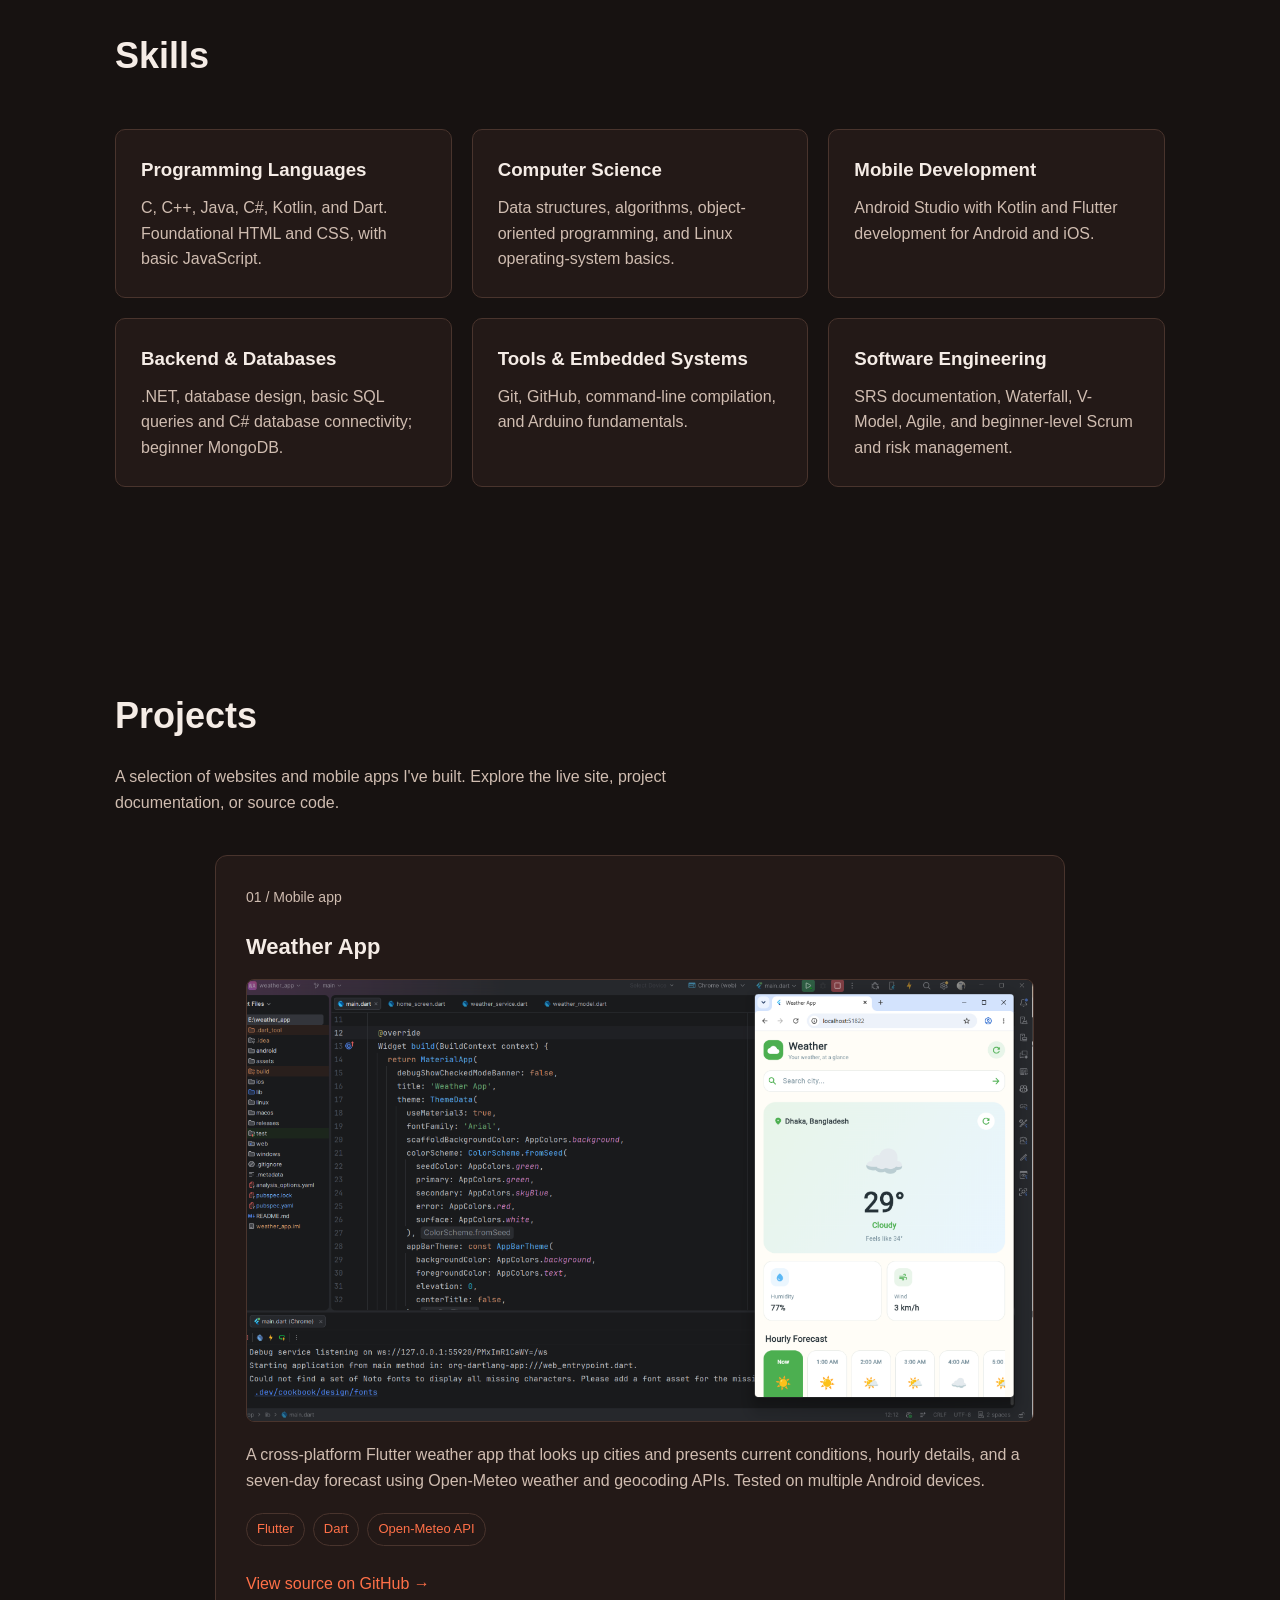
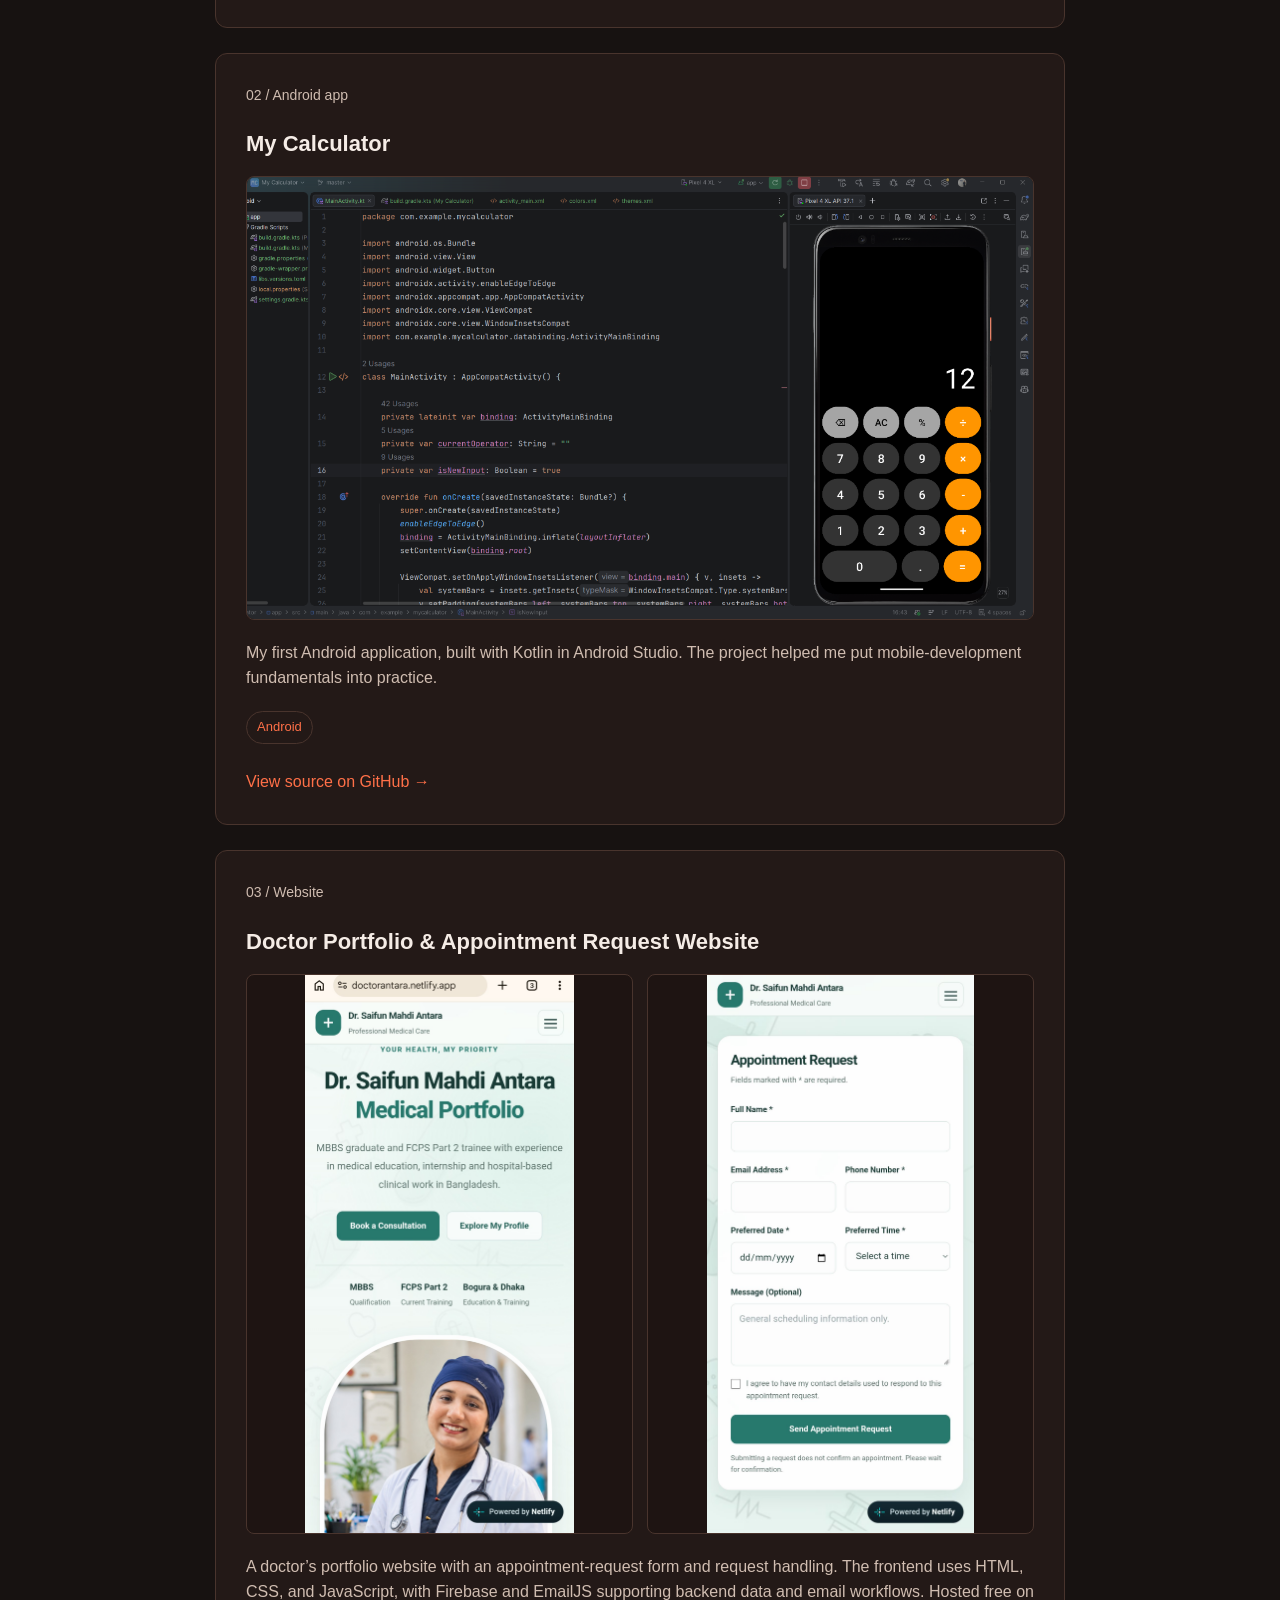
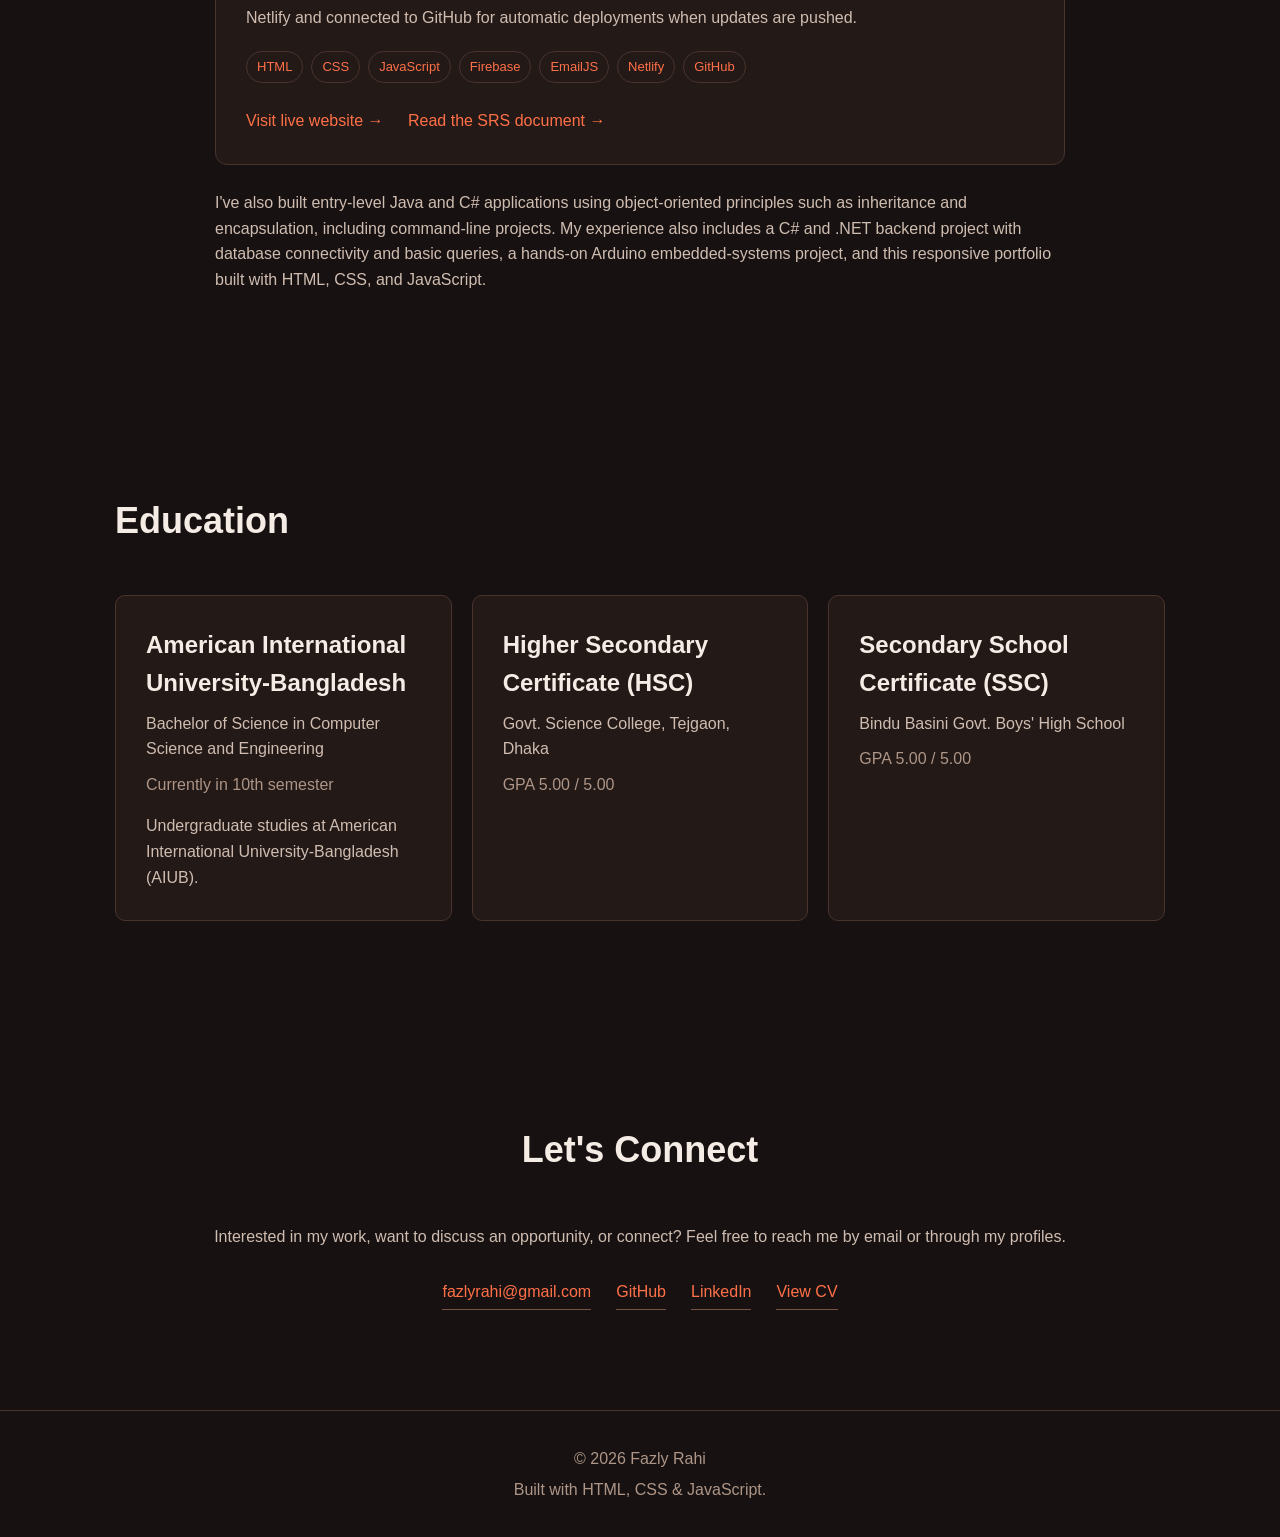
==== commit a23050ea: "Improve loading speed: WebP images, preload, lighter CSS/JS" ====
--- a/index.html
+++ b/index.html
@@ -1,108 +1,100 @@
-
 <!DOCTYPE html>
 <html lang="en">
 <head>
     <meta charset="UTF-8">
     <meta name="viewport" content="width=device-width, initial-scale=1.0">
     <meta name="description" content="Fazly Rahi is a Computer Science and Engineering undergraduate building mobile apps, database-connected software, and web projects.">
+    <meta name="theme-color" content="#171211">
     <title>Fazly Rahi | Portfolio</title>
 
-    <link rel="stylesheet" href="style.css?v=warm-background-20261021">
+    <!-- Lets the CSS hide sections for the reveal animation ONLY when JS is running -->
+    <script>document.documentElement.classList.add("js");</script>
+
+    <!-- Start downloading the most important images immediately -->
+    <link rel="preload" as="image" href="images/xins_corner.webp" fetchpriority="high">
+    <link rel="preload" as="image" href="images/profile.webp" fetchpriority="high">
+
+    <link rel="stylesheet" href="style.css?v=fast-20261022">
 </head>
 
 <body>
 
     <!-- Navigation -->
     <header>
-       <nav class="navbar">
-
-    <div class="logo">
-        Fazly Rahi
-    </div>
-
-    <ul class="nav-links">
-
-        <li><a href="#home">Home</a></li>
-        <li><a href="#about">About</a></li>
-        <li><a href="#skills">Skills</a></li>
-        <li><a href="#projects">Projects</a></li>
-        <li><a href="#education">Education</a></li>
-        <li><a href="#contact">Contact</a></li>
-
-    </ul>
-
-    <div class="menu-button">
-        ☰
-    </div>
-
-</nav>
+        <nav class="navbar" aria-label="Main navigation">
+
+            <div class="logo">Fazly Rahi</div>
+
+            <ul class="nav-links" id="nav-links">
+                <li><a href="#home">Home</a></li>
+                <li><a href="#about">About</a></li>
+                <li><a href="#skills">Skills</a></li>
+                <li><a href="#projects">Projects</a></li>
+                <li><a href="#education">Education</a></li>
+                <li><a href="#contact">Contact</a></li>
+            </ul>
+
+            <button class="menu-button" id="menu-button" type="button"
+                    aria-label="Toggle menu" aria-expanded="false" aria-controls="nav-links">
+                ☰
+            </button>
+
+        </nav>
     </header>
 
 
-<!-- Home -->
-<section id="home" class="hero">
-
-    <div class="hero-content">
-
-        <p class="small-text">
-            Hello, I'm
-        </p>
-
-        <h1>
-            Fazly Rahi
-        </h1>
-
-        <h2>
-            Computer Science & Engineering Student | Aspiring Developer
-        </h2>
-
-        <p>
-            Computer Science and Engineering undergraduate building mobile,
-            backend, and web projects with a practical, learn-by-building approach.
-        </p>
-
-        <div class="hero-buttons">
-
-            <a href="#projects" class="btn">
-                View My Projects
-            </a>
-
-            <a href="https://github.com/rahi-12" class="btn secondary-btn" target="_blank" rel="noopener noreferrer">
-                GitHub Profile
-            </a>
-
-            <a href="resume/Fazly_Rahi_CV.pdf" class="btn secondary-btn" target="_blank" rel="noopener noreferrer">
-                View CV
-            </a>
-
-        </div>
-
-    </div>
-
-
-    <div class="hero-image">
-
-        <div class="image-border">
-
-            <img
-                src="images/profile.jpg"
-                alt="Fazly Rahi"
-            >
-
-        </div>
-
-    </div>
-
-</section>
-
+    <!-- Home -->
+    <section id="home" class="hero">
+
+        <div class="hero-content">
+
+            <p class="small-text">Hello, I'm</p>
+
+            <h1>Fazly Rahi</h1>
+
+            <h2>Computer Science &amp; Engineering Student | Aspiring Developer</h2>
+
+            <p>
+                Computer Science and Engineering undergraduate building mobile,
+                backend, and web projects with a practical, learn-by-building approach.
+            </p>
+
+            <div class="hero-buttons">
+
+                <a href="#projects" class="btn">View My Projects</a>
+
+                <a href="https://github.com/rahi-12" class="btn secondary-btn" target="_blank" rel="noopener noreferrer">
+                    GitHub Profile
+                </a>
+
+                <a href="resume/Fazly_Rahi_CV.pdf" class="btn secondary-btn" target="_blank" rel="noopener noreferrer">
+                    View CV
+                </a>
+
+            </div>
+
+        </div>
+
+        <div class="hero-image">
+            <div class="image-border">
+                <img
+                    src="images/profile.webp"
+                    alt="Fazly Rahi"
+                    width="300"
+                    height="300"
+                    fetchpriority="high"
+                    decoding="async"
+                >
+            </div>
+        </div>
+
+    </section>
 
 
     <!-- About -->
     <section id="about" class="section">
 
-        <h2 class="section-title">
-            About Me
-        </h2>
+        <h2 class="section-title">About Me</h2>
 
         <div class="about-content">
 
@@ -138,9 +130,7 @@
     <!-- Skills -->
     <section id="skills" class="section">
 
-        <h2 class="section-title">
-            Skills
-        </h2>
+        <h2 class="section-title">Skills</h2>
 
         <div class="skills-container">
 
@@ -160,12 +150,12 @@
             </div>
 
             <div class="skill">
-                <h3>Backend & Databases</h3>
+                <h3>Backend &amp; Databases</h3>
                 <p>.NET, database design, basic SQL queries and C# database connectivity; beginner MongoDB.</p>
             </div>
 
             <div class="skill">
-                <h3>Tools & Embedded Systems</h3>
+                <h3>Tools &amp; Embedded Systems</h3>
                 <p>Git, GitHub, command-line compilation, and Arduino fundamentals.</p>
             </div>
 
@@ -182,9 +172,7 @@
     <!-- Projects -->
     <section id="projects" class="section">
 
-        <h2 class="section-title">
-            Projects
-        </h2>
+        <h2 class="section-title">Projects</h2>
 
         <p class="section-description">
             A selection of websites and mobile apps I've built. Explore the live
@@ -200,9 +188,12 @@
                 <h3>Weather App</h3>
                 <img
                     class="project-image"
-                    src="images/weather-app.png"
+                    src="images/weather-app.webp"
                     alt="Weather app showing current weather in Dhaka and the hourly forecast"
+                    width="1280"
+                    height="720"
                     loading="lazy"
+                    decoding="async"
                 >
                 <p>
                     A cross-platform Flutter weather app that looks up cities
@@ -230,9 +221,12 @@
                 <h3>My Calculator</h3>
                 <img
                     class="project-image"
-                    src="images/calculator-app.png"
+                    src="images/calculator-app.webp"
                     alt="My Calculator Android app running in a Pixel emulator"
+                    width="1280"
+                    height="720"
                     loading="lazy"
+                    decoding="async"
                 >
                 <p>
                     My first Android application, built with Kotlin in Android
@@ -259,15 +253,17 @@
                 <div class="project-image-gallery" aria-label="Website screenshots">
                     <img
                         class="project-image"
-                        src="images/webimg01.jpg"
+                        src="images/webimg01.webp"
                         alt="Doctor portfolio website homepage with profile and consultation booking link"
                         loading="lazy"
+                        decoding="async"
                     >
                     <img
                         class="project-image"
-                        src="images/webimg02.jpg"
+                        src="images/webimg02.webp"
                         alt="Appointment request form with patient contact details and preferred appointment time"
                         loading="lazy"
+                        decoding="async"
                     >
                 </div>
 
@@ -317,38 +313,29 @@
     <!-- Education -->
     <section id="education" class="section">
 
-        <h2 class="section-title">
-            Education
-        </h2>
+        <h2 class="section-title">Education</h2>
 
         <div class="education-container">
 
             <div class="education-card">
-
                 <h3>American International University-Bangladesh</h3>
-
                 <p>Bachelor of Science in Computer Science and Engineering</p>
                 <span>Currently in 10th semester</span>
                 <p class="education-note">
                     Undergraduate studies at American International University-Bangladesh (AIUB).
                 </p>
-
             </div>
 
             <div class="education-card">
-
                 <h3>Higher Secondary Certificate (HSC)</h3>
                 <p>Govt. Science College, Tejgaon, Dhaka</p>
                 <span>GPA 5.00 / 5.00</span>
-
             </div>
 
             <div class="education-card">
-
                 <h3>Secondary School Certificate (SSC)</h3>
                 <p>Bindu Basini Govt. Boys' High School</p>
                 <span>GPA 5.00 / 5.00</span>
-
             </div>
 
         </div>
@@ -359,9 +346,7 @@
     <!-- Contact -->
     <section id="contact" class="section contact-section">
 
-        <h2 class="section-title">
-            Let's Connect
-        </h2>
+        <h2 class="section-title">Let's Connect</h2>
 
         <p>
             Interested in my work, want to discuss an opportunity, or connect?
@@ -370,21 +355,13 @@
 
         <div class="contact-links">
 
-            <a href="mailto:fazlyrahi@gmail.com">
-                fazlyrahi@gmail.com
-            </a>
-
-            <a href="https://github.com/rahi-12" target="_blank" rel="noopener noreferrer">
-                GitHub
-            </a>
-
-            <a href="https://www.linkedin.com/in/fazly-rahi-95a38939a/" target="_blank" rel="noopener noreferrer">
-                LinkedIn
-            </a>
-
-            <a href="resume/Fazly_Rahi_CV.pdf" target="_blank" rel="noopener noreferrer">
-                View CV
-            </a>
+            <a href="mailto:fazlyrahi@gmail.com">fazlyrahi@gmail.com</a>
+
+            <a href="https://github.com/rahi-12" target="_blank" rel="noopener noreferrer">GitHub</a>
+
+            <a href="https://www.linkedin.com/in/fazly-rahi-95a38939a/" target="_blank" rel="noopener noreferrer">LinkedIn</a>
+
+            <a href="resume/Fazly_Rahi_CV.pdf" target="_blank" rel="noopener noreferrer">View CV</a>
 
         </div>
 
@@ -393,19 +370,12 @@
 
     <!-- Footer -->
     <footer>
-
-        <p>
-            © 2026 Fazly Rahi
-        </p>
-
-        <p>
-            Built with HTML, CSS & JavaScript.
-        </p>
-
+        <p>© 2026 Fazly Rahi</p>
+        <p>Built with HTML, CSS &amp; JavaScript.</p>
     </footer>
 
 
-    <script src="script.js"></script>
+    <script src="script.js" defer></script>
 
 </body>
 </html>
--- a/style.css
+++ b/style.css
@@ -1,11 +1,10 @@
-
 /* =========================
    BASIC SETTINGS
 ========================= */
 
 :root {
     --paper: #171211;
-    --surface: rgba(37, 27, 24, 0.78);
+    --surface: rgba(37, 27, 24, 0.92);   /* more opaque, so no blur needed */
     --text: #f5ece6;
     --muted: #d0bdb1;
     --muted-soft: #ad9587;
@@ -20,16 +19,35 @@
     margin: 0;
     padding: 0;
     box-sizing: border-box;
+}
+
+html {
     scroll-behavior: smooth;
+}
+
+/* Offset anchor jumps so the fixed header doesn't cover section titles */
+section[id] {
+    scroll-margin-top: 70px;
 }
 
 body {
     font-family: Arial, sans-serif;
+    background-color: var(--paper);   /* shows instantly while the image loads */
+    color: var(--text);
+    line-height: 1.6;
+}
+
+/* Background lives on a fixed layer instead of background-attachment: fixed.
+   This is much smoother to scroll, especially on phones. */
+body::before {
+    content: "";
+    position: fixed;
+    inset: 0;
+    z-index: -1;
     background:
         linear-gradient(rgba(23, 17, 15, 0.86), rgba(23, 17, 15, 0.86)),
-        url("images/xins_corner.jpg") center / cover no-repeat fixed;
-    color: var(--text);
-    line-height: 1.6;
+        url("images/xins_corner.webp") center / cover no-repeat;
+    will-change: transform;
 }
 
 
@@ -42,7 +60,7 @@
     top: 0;
     width: 100%;
     z-index: 1000;
-    background: rgba(23, 18, 17, 0.92);
+    background: rgba(23, 18, 17, 0.96);
     border-bottom: 1px solid var(--line);
 }
 
@@ -71,13 +89,29 @@
 .nav-links a {
     text-decoration: none;
     color: var(--muted);
-    transition: 0.3s;
+    transition: color 0.3s;
 }
 
 .nav-links a:hover {
     color: var(--accent);
 }
 
+.nav-links a.active {
+    color: var(--accent-deep);
+}
+
+.menu-button {
+    display: none;
+
+    background: none;
+    border: none;
+    font-size: 28px;
+    line-height: 1;
+    cursor: pointer;
+
+    color: var(--accent);
+}
+
 
 /* =========================
    HERO SECTION
@@ -88,6 +122,8 @@
 
     display: flex;
     align-items: center;
+    justify-content: space-between;
+    gap: 60px;
 
     max-width: 1100px;
     margin: auto;
@@ -96,6 +132,12 @@
 
 .hero-content {
     max-width: 750px;
+    animation: heroText 0.8s ease both;
+}
+
+.hero-image {
+    flex-shrink: 0;
+    animation: heroImage 0.8s ease both;
 }
 
 .small-text {
@@ -127,6 +169,7 @@
     margin-top: 35px;
 
     display: flex;
+    flex-wrap: wrap;
     gap: 15px;
 }
 
@@ -143,7 +186,7 @@
 
     font-weight: bold;
 
-    transition: 0.3s;
+    transition: transform 0.3s, background-color 0.3s;
 }
 
 .btn:hover {
@@ -158,6 +201,35 @@
     border: 1px solid var(--line-strong);
 }
 
+.image-border {
+    width: 300px;
+    height: 300px;
+
+    border-radius: 50%;
+    padding: 8px;
+
+    border: 1px solid var(--line-strong);
+}
+
+.image-border img {
+    display: block;
+    width: 100%;
+    height: 100%;
+
+    object-fit: cover;
+    border-radius: 50%;
+}
+
+@keyframes heroText {
+    from { opacity: 0; transform: translateX(-30px); }
+    to   { opacity: 1; transform: translateX(0); }
+}
+
+@keyframes heroImage {
+    from { opacity: 0; transform: translateX(30px); }
+    to   { opacity: 1; transform: translateX(0); }
+}
+
 
 /* =========================
    GENERAL SECTIONS
@@ -169,11 +241,31 @@
     padding: 100px 25px;
 }
 
+/* Scroll-reveal: sections are hidden ONLY if JS is running (.js class),
+   so the page never appears blank if the script is slow or fails. */
+.js .section {
+    opacity: 0;
+    transform: translateY(30px);
+    transition: opacity 0.7s ease, transform 0.7s ease;
+}
+
+.js .section.show {
+    opacity: 1;
+    transform: translateY(0);
+}
+
 .section-title {
     font-size: 36px;
     margin-bottom: 45px;
 }
 
+.section-description {
+    color: var(--muted);
+    max-width: 650px;
+    margin-top: -25px;
+    margin-bottom: 40px;
+}
+
 .about-content {
     max-width: 750px;
 }
@@ -194,9 +286,7 @@
 
 .skills-container {
     display: grid;
-
     grid-template-columns: repeat(3, 1fr);
-
     gap: 20px;
 }
 
@@ -207,10 +297,8 @@
     border-radius: 10px;
 
     background: var(--surface);
-    -webkit-backdrop-filter: blur(8px);
-    backdrop-filter: blur(8px);
-
-    transition: 0.3s;
+
+    transition: transform 0.3s, border-color 0.3s;
 }
 
 .skill:hover {
@@ -241,19 +329,16 @@
     position: relative;
     width: 100%;
     max-width: 850px;
+    min-width: 0;
     margin: 0 auto;
-    min-width: 0;
-
     padding: 30px;
 
     background: var(--surface);
-    -webkit-backdrop-filter: blur(8px);
-    backdrop-filter: blur(8px);
 
     border: 1px solid var(--line);
     border-radius: 12px;
 
-    transition: 0.3s ease;
+    transition: transform 0.3s ease, border-color 0.3s ease;
 }
 
 .project-card:hover {
@@ -270,6 +355,10 @@
 .project-card h3 {
     font-size: 22px;
     margin-bottom: 15px;
+}
+
+.project-card p {
+    color: var(--muted);
 }
 
 .project-image {
@@ -279,8 +368,10 @@
     height: auto;
     aspect-ratio: 16 / 9;
     margin-bottom: 20px;
+
     border: 1px solid var(--line);
     border-radius: 8px;
+
     object-fit: cover;
     object-position: right center;
 }
@@ -294,207 +385,11 @@
 
 .project-image-gallery .project-image {
     height: clamp(280px, 55vw, 560px);
+    aspect-ratio: auto;
     margin-bottom: 0;
     object-fit: contain;
     object-position: center;
     background: rgba(23, 17, 15, 0.45);
-}
-
-.project-card p {
-    color: var(--muted);
-}
-
-.project-experience {
-    max-width: 850px;
-    margin: 25px auto 0;
-    color: var(--muted);
-}
-
-.technologies {
-    margin-top: 20px;
-    font-size: 14px;
-}
-
-.project-link {
-    display: inline-block;
-
-    margin-top: 25px;
-
-    color: var(--accent);
-    text-decoration: none;
-
-    transition: 0.3s;
-}
-
-.project-link:hover {
-    transform: translateX(5px);
-}
-
-.technologies {
-    margin-top: 20px;
-    font-size: 14px;
-}
-
-
-/* =========================
-   EDUCATION
-========================= */
-
-.education-container {
-    display: grid;
-    grid-template-columns: repeat(3, minmax(0, 1fr));
-    gap: 20px;
-}
-
-.education-card {
-    padding: 30px;
-    min-width: 0;
-
-    background: var(--surface);
-    -webkit-backdrop-filter: blur(8px);
-    backdrop-filter: blur(8px);
-
-    border: 1px solid var(--line);
-    border-radius: 10px;
-}
-
-.education-card h3 {
-    font-size: 24px;
-    margin-bottom: 8px;
-}
-
-.education-card p {
-    color: var(--muted);
-}
-
-.education-card span {
-    display: block;
-
-    margin-top: 10px;
-
-    color: var(--muted-soft);
-}
-
-.education-note {
-    margin-top: 16px;
-    color: var(--muted);
-}
-
-
-/* =========================
-   CONTACT
-========================= */
-
-.contact-section {
-    text-align: center;
-}
-
-.contact-section p {
-    color: var(--muted);
-}
-
-.contact-links {
-    margin-top: 30px;
-
-    display: flex;
-    justify-content: center;
-    gap: 25px;
-}
-
-.contact-links a {
-    color: var(--accent);
-    text-decoration: none;
-
-    border-bottom: 1px solid var(--line-strong);
-
-    padding-bottom: 4px;
-}
-
-
-/* =========================
-   FOOTER
-========================= */
-
-footer {
-    text-align: center;
-
-    padding: 30px;
-
-    border-top: 1px solid var(--line);
-
-    color: var(--muted-soft);
-}
-
-footer p {
-    margin: 5px 0;
-}
-
-
-/* =========================
-   MOBILE
-========================= */
-
-@media (max-width: 800px) {
-
-    .hero h1 {
-        font-size: 45px;
-    }
-
-    .hero h2 {
-        font-size: 23px;
-    }
-
-    .skills-container {
-        grid-template-columns: repeat(2, 1fr);
-    }
-
-    .projects-container {
-        grid-template-columns: 1fr;
-    }
-
-    .project-image-gallery {
-        grid-template-columns: 1fr;
-    }
-
-    .education-container {
-        grid-template-columns: 1fr;
-    }
-}
-
-
-@media (max-width: 500px) {
-
-    .skills-container {
-        grid-template-columns: 1fr;
-    }
-
-    .hero-buttons {
-        flex-direction: column;
-        align-items: flex-start;
-    }
-
-    .contact-links {
-        flex-direction: column;
-        align-items: center;
-    }
-}
-
-
-/* =========================
-   PROJECT IMPROVEMENTS
-========================= */
-
-.section-description {
-    color: var(--muted);
-    max-width: 650px;
-    margin-top: -25px;
-    margin-bottom: 40px;
-}
-
-.project-number {
-    color: var(--muted-soft);
-    font-size: 14px;
-    margin-bottom: 20px;
 }
 
 .project-tech {
@@ -514,53 +409,136 @@
     font-size: 13px;
 }
 
-
-/* =========================
-   HERO IMAGE
-========================= */
-
-.hero {
-    justify-content: space-between;
-    gap: 60px;
-}
-
-.hero-image {
-    flex-shrink: 0;
-}
-
-.image-border {
-    width: 300px;
-    height: 300px;
-
-    border-radius: 50%;
-
-    padding: 8px;
-
-    border: 1px solid var(--line-strong);
-}
-
-.image-border img {
-    width: 100%;
-    height: 100%;
-
-    object-fit: cover;
-
-    border-radius: 50%;
-
+.project-link {
+    display: inline-block;
+    margin-top: 25px;
+    margin-right: 20px;
+
+    color: var(--accent);
+    text-decoration: none;
+
+    transition: transform 0.3s;
+}
+
+.project-link:hover {
+    transform: translateX(5px);
+}
+
+.project-experience {
+    max-width: 850px;
+    margin: 25px auto 0;
+    color: var(--muted);
+}
+
+
+/* =========================
+   EDUCATION
+========================= */
+
+.education-container {
+    display: grid;
+    grid-template-columns: repeat(3, minmax(0, 1fr));
+    gap: 20px;
+}
+
+.education-card {
+    padding: 30px;
+    min-width: 0;
+
+    background: var(--surface);
+
+    border: 1px solid var(--line);
+    border-radius: 10px;
+}
+
+.education-card h3 {
+    font-size: 24px;
+    margin-bottom: 8px;
+}
+
+.education-card p {
+    color: var(--muted);
+}
+
+.education-card span {
     display: block;
-}
-
-
-/* =========================
-   MOBILE HERO
+    margin-top: 10px;
+    color: var(--muted-soft);
+}
+
+.education-note {
+    margin-top: 16px;
+    color: var(--muted);
+}
+
+
+/* =========================
+   CONTACT
+========================= */
+
+.contact-section {
+    text-align: center;
+}
+
+.contact-section p {
+    color: var(--muted);
+}
+
+.contact-links {
+    margin-top: 30px;
+
+    display: flex;
+    justify-content: center;
+    flex-wrap: wrap;
+    gap: 25px;
+}
+
+.contact-links a {
+    color: var(--accent);
+    text-decoration: none;
+
+    border-bottom: 1px solid var(--line-strong);
+    padding-bottom: 4px;
+}
+
+
+/* =========================
+   FOOTER
+========================= */
+
+footer {
+    text-align: center;
+    padding: 30px;
+
+    border-top: 1px solid var(--line);
+    color: var(--muted-soft);
+}
+
+footer p {
+    margin: 5px 0;
+}
+
+
+/* =========================
+   TABLET & MOBILE
 ========================= */
 
 @media (max-width: 800px) {
 
+    /* Hero */
     .hero {
         flex-direction: column-reverse;
         justify-content: center;
         text-align: center;
+        gap: 30px;
+    }
+
+    .hero h1 {
+        font-size: 45px;
+    }
+
+    .hero h2 {
+        font-size: 23px;
     }
 
     .hero-content {
@@ -569,72 +547,43 @@
         align-items: center;
     }
 
-    .hero-image {
-        margin-bottom: 30px;
+    .hero-buttons {
+        justify-content: center;
     }
 
     .image-border {
         width: 220px;
         height: 220px;
     }
-}
-
-/* =========================
-   SCROLL ANIMATION
-========================= */
-
-.section {
-    opacity: 0;
-    transform: translateY(30px);
-
-    transition:
-        opacity 0.7s ease,
-        transform 0.7s ease;
-}
-
-.section.show {
-    opacity: 1;
-    transform: translateY(0);
-}
-
-/* =========================
-   MOBILE MENU BUTTON
-========================= */
-
-.menu-button {
-    display: none;
-
-    font-size: 28px;
-    cursor: pointer;
-
-    color: var(--accent);
-}
-
-/* =========================
-   MOBILE NAVIGATION
-========================= */
-
-@media (max-width: 800px) {
-
+
+    /* Layout */
+    .skills-container {
+        grid-template-columns: repeat(2, 1fr);
+    }
+
+    .projects-container,
+    .education-container,
+    .project-image-gallery {
+        grid-template-columns: 1fr;
+    }
+
+    /* Mobile menu */
     .menu-button {
         display: block;
     }
 
     .nav-links {
         position: absolute;
-
-        top: 70px;
+        top: 100%;
         left: 0;
 
         width: 100%;
 
         display: none;
         flex-direction: column;
-
         gap: 0;
 
         background: var(--paper);
-
         border-bottom: 1px solid var(--line);
     }
 
@@ -651,115 +600,48 @@
         display: block;
         padding: 15px;
     }
-
-}
-
-
-/* =========================
-   ACTIVE NAVIGATION
-========================= */
-
-.nav-links a.active {
-    color: var(--accent-deep);
-}
-
-
-/* =========================
-   HERO ANIMATION
-========================= */
-
-.hero-content {
-    animation: heroText 1s ease;
-}
-
-.hero-image {
-    animation: heroImage 1s ease;
-}
-
-
-@keyframes heroText {
-
-    from {
-        opacity: 0;
-        transform: translateX(-30px);
-    }
-
-    to {
+}
+
+@media (max-width: 500px) {
+
+    .skills-container {
+        grid-template-columns: 1fr;
+    }
+
+    .hero-buttons {
+        flex-direction: column;
+        align-items: center;
+    }
+
+    .contact-links {
+        flex-direction: column;
+        align-items: center;
+    }
+
+    .section {
+        padding: 70px 20px;
+    }
+}
+
+
+/* =========================
+   ACCESSIBILITY: REDUCED MOTION
+========================= */
+
+@media (prefers-reduced-motion: reduce) {
+
+    html {
+        scroll-behavior: auto;
+    }
+
+    .hero-content,
+    .hero-image {
+        animation: none;
+    }
+
+    .js .section {
         opacity: 1;
-        transform: translateX(0);
-    }
-
-}
-
-
-@keyframes heroImage {
-
-    from {
-        opacity: 0;
-        transform: translateX(30px);
-    }
-
-    to {
-        opacity: 1;
-        transform: translateX(0);
-    }
-
-}
-
-/* =========================
-   MOBILE MENU BUTTON
-========================= */
-
-.menu-button {
-    display: none;
-
-    font-size: 28px;
-    cursor: pointer;
-
-    color: var(--accent);
-}
-
-
-/* =========================
-   MOBILE NAVIGATION
-========================= */
-
-@media (max-width: 800px) {
-
-    .menu-button {
-        display: block;
-    }
-
-    .nav-links {
-        position: absolute;
-
-        top: 70px;
-        left: 0;
-
-        width: 100%;
-
-        display: none;
-        flex-direction: column;
-
-        gap: 0;
-
-        background: var(--paper);
-
-        border-bottom: 1px solid var(--line);
-    }
-
-    .nav-links.show-menu {
-        display: flex;
-    }
-
-    .nav-links li {
-        width: 100%;
-        text-align: center;
-    }
-
-    .nav-links a {
-        display: block;
-        padding: 15px;
-    }
-
-}
+        transform: none;
+        transition: none;
+    }
+}
